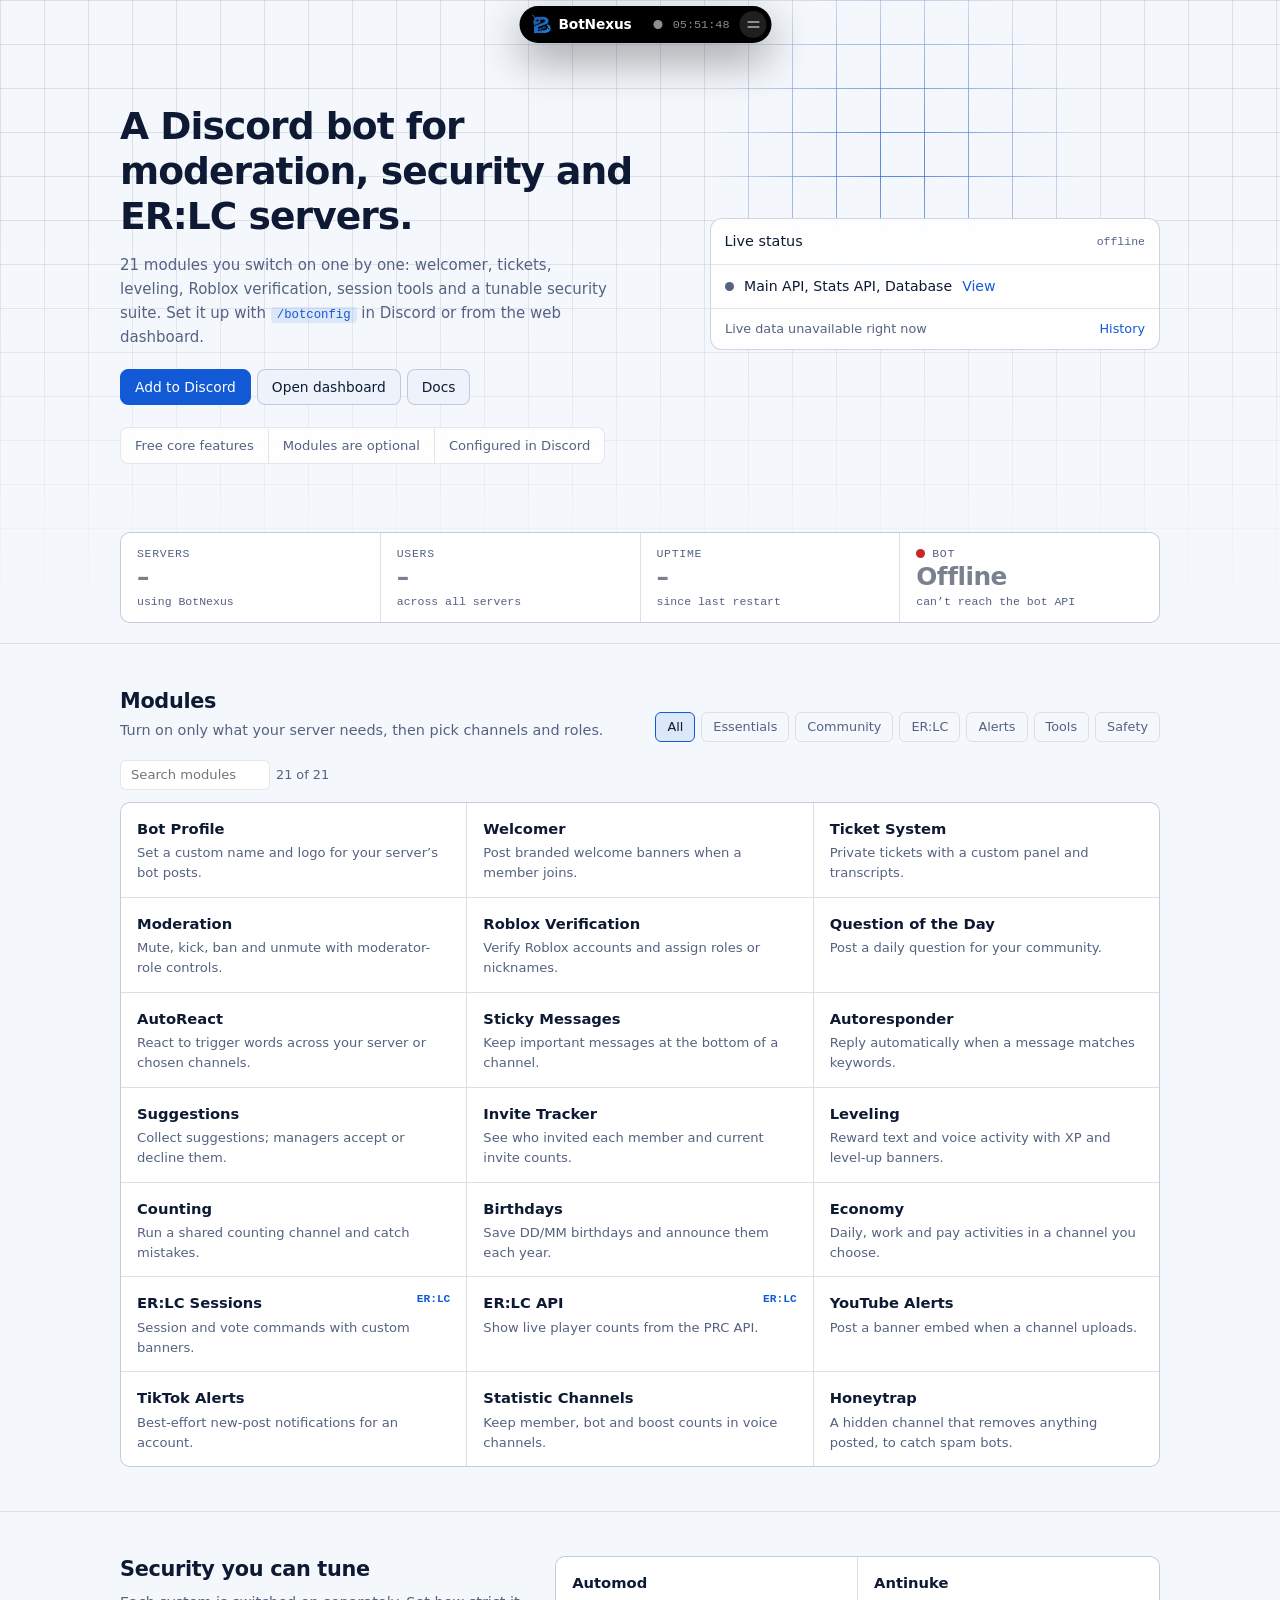
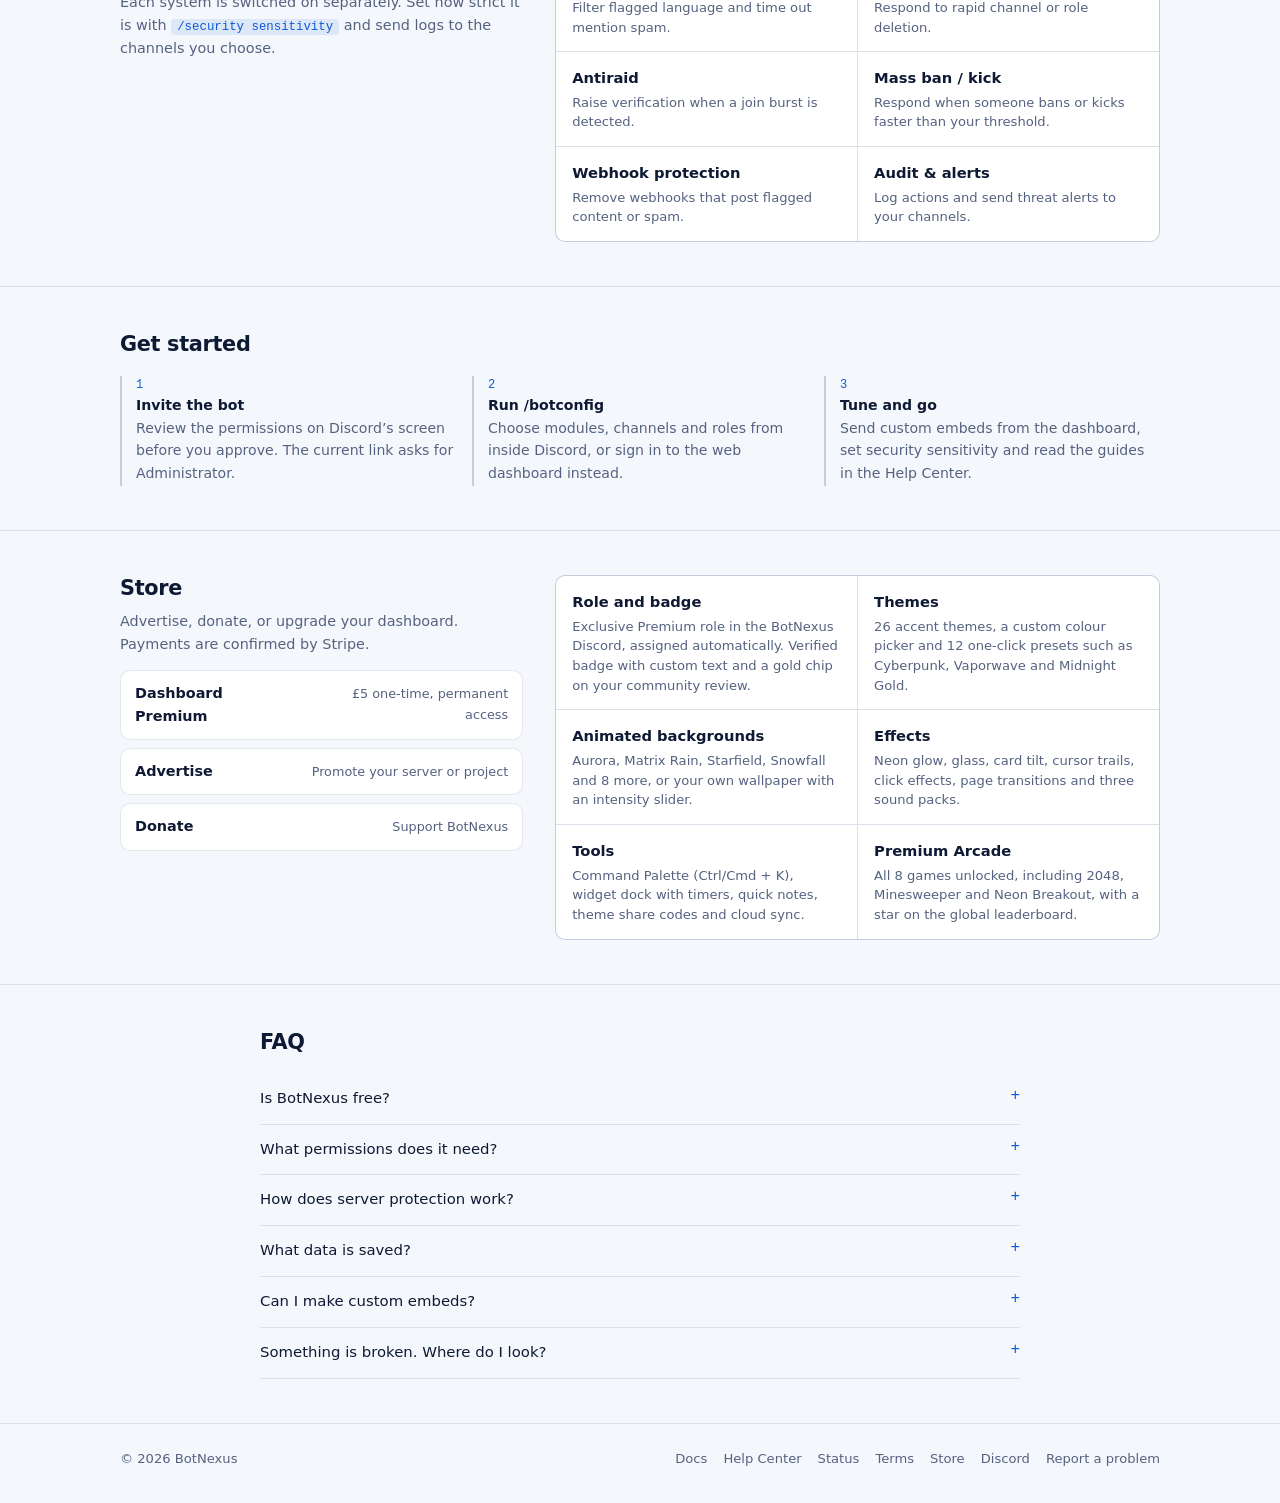
==== index.html @ b4a3dd1d "Update index.html" ====
<!doctype html>
<html lang="en">
<head>
<meta charset="utf-8">
<meta name="viewport" content="width=device-width, initial-scale=1, viewport-fit=cover">
<title>BotNexus – Moderation, security and ER:LC tools for Discord</title>
<meta name="description" content="BotNexus is a free Discord bot with 21 modules: moderation, tickets, leveling, ER:LC sessions and a tunable security suite.">
<meta name="theme-color" content="#070b14">
<meta http-equiv="Content-Security-Policy" content="default-src 'self'; script-src 'self' 'unsafe-inline'; style-src 'self' 'unsafe-inline' https://fonts.googleapis.com; font-src https://fonts.gstatic.com; img-src 'self' data: https://cdn.discordapp.com; media-src 'self'; connect-src 'self' https: http://195.123.189.186:2728; object-src 'none'; base-uri 'none'; form-action 'none'; frame-src 'none'">
<link rel="icon" href="bn-mark.png">
<link rel="preconnect" href="https://fonts.googleapis.com"><link rel="preconnect" href="https://fonts.gstatic.com" crossorigin>
<link href="https://fonts.googleapis.com/css2?family=Onest:wght@400;500;600&family=JetBrains+Mono:wght@400;500&display=swap" rel="stylesheet">
<script>try{var t=localStorage.getItem("bn_theme");if(t?t==="light":matchMedia("(prefers-color-scheme:light)").matches)document.documentElement.classList.add("light")}catch(e){}</script>
<style>
:root{color-scheme:dark;--bg:#070b14;--sf:#0c1322;--sf2:#111b30;--ln:rgba(140,170,255,.12);--ln2:rgba(140,170,255,.22);--tx:#e8eefc;--mu:#8d9bb8;--ac:#3b82ff;--acs:color-mix(in srgb,var(--ac) 14%,transparent);--acf:#fff;--ok:#35d39a;--warn:#f2b441;--bad:#ff5d5d;--glass:rgba(10,16,30,.82);--e:cubic-bezier(.22,1,.36,1);--f:"Onest",system-ui,sans-serif;--m:"JetBrains Mono",ui-monospace,monospace}
:root.light{color-scheme:light;--bg:#f4f7fc;--sf:#fff;--sf2:#eef2fa;--ln:rgba(20,40,90,.11);--ln2:rgba(20,40,90,.2);--tx:#0e1a33;--mu:#556280;--ac:#1259d6;--acs:color-mix(in srgb,var(--ac) 10%,transparent);--ok:#0b8f64;--warn:#a86b00;--bad:#c62828;--glass:rgba(255,255,255,.88)}
*{box-sizing:border-box}html{scroll-behavior:smooth;scroll-padding-top:76px}
body{margin:0;position:relative;overflow-x:hidden;background:var(--bg);color:var(--tx);font:400 15px/1.6 var(--f);-webkit-font-smoothing:antialiased}
a{color:inherit;text-decoration:none}button,input{font:inherit;color:inherit}
:focus-visible{outline:2px solid var(--ac);outline-offset:2px}
code{font:500 .86em var(--m);background:var(--acs);color:var(--ac);padding:1px 6px;border-radius:4px}
.w{width:min(1040px,100% - 32px);margin-inline:auto}
/* grid backdrop */
.grid{position:absolute;inset:0 0 auto;height:620px;z-index:-1;pointer-events:none;overflow:hidden;--g:linear-gradient(var(--ln) 1px,transparent 1px),linear-gradient(90deg,var(--ln) 1px,transparent 1px);background:var(--g);background-size:44px 44px;-webkit-mask-image:linear-gradient(#000 35%,transparent);mask-image:linear-gradient(#000 35%,transparent)}
.grid::after{content:"";position:absolute;inset:0;background:linear-gradient(color-mix(in srgb,var(--ac) 70%,transparent) 1px,transparent 1px),linear-gradient(90deg,color-mix(in srgb,var(--ac) 70%,transparent) 1px,transparent 1px);background-size:44px 44px;-webkit-mask-image:radial-gradient(190px at var(--mx,70%) var(--my,160px),#000,transparent);mask-image:radial-gradient(190px at var(--mx,70%) var(--my,160px),#000,transparent)}
.grid i{position:absolute;width:44px;height:44px;background:var(--ac);opacity:0;animation:bl 7s ease-in-out infinite}
@keyframes bl{0%,100%{opacity:0}45%,55%{opacity:.16}}
/* island */
.sp{flex:1}
.dot{width:9px;height:9px;border-radius:50%;background:var(--mu);flex:none;box-shadow:0 0 0 0 currentColor}
.dot.ok{background:var(--ok);animation:pu 2.4s infinite;color:rgba(53,211,154,.5)}.dot.warn{background:var(--warn)}.dot.bad{background:var(--bad)}
@keyframes pu{70%{box-shadow:0 0 0 6px transparent}}
.row{display:flex;flex-wrap:wrap;gap:6px;align-items:center}
canvas{display:block;width:100%;aspect-ratio:2/1;border-radius:10px;border:1px solid var(--ln);background:var(--sf);touch-action:none;cursor:pointer}
/* buttons */
.b{display:inline-flex;align-items:center;gap:6px;height:36px;padding:0 14px;border-radius:8px;border:1px solid var(--ln2);background:var(--sf2);font-weight:500;font-size:.86rem;cursor:pointer;transition:border-color .2s,background .2s,transform .2s}
.b:hover{border-color:var(--ac)}.b:active{transform:scale(.97)}
.b.p{background:var(--ac);border-color:var(--ac);color:var(--acf)}.b.p:hover{filter:brightness(1.1)}
.b.s{height:30px;padding:0 10px;font-size:.8rem}
/* hero */
header.h{padding:104px 0 56px}
.hg{display:grid;grid-template-columns:1.1fr .9fr;gap:40px;align-items:center}
h1{font:600 clamp(1.7rem,3.4vw,2.35rem)/1.2 var(--f);letter-spacing:-.025em;margin:0 0 14px;max-width:20ch}
.lede{color:var(--mu);max-width:52ch;margin:0 0 20px}.lede code{font-size:.82em}
.facts{display:flex;flex-wrap:wrap;margin:22px 0 0;padding:0;list-style:none;border:1px solid var(--ln);border-radius:8px;width:max-content;max-width:100%;background:var(--glass)}
.facts li{padding:7px 14px;font-size:.82rem;color:var(--mu)}.facts li+li{border-left:1px solid var(--ln)}
.card{border:1px solid var(--ln2);border-radius:12px;background:var(--glass);backdrop-filter:blur(8px);overflow:hidden}
.ch{display:flex;align-items:center;justify-content:space-between;gap:10px;padding:11px 14px;border-bottom:1px solid var(--ln);font-weight:500;font-size:.9rem}
.ch small{color:var(--mu);font:400 .72rem var(--m)}
.cr{display:flex;align-items:center;gap:10px;padding:10px 14px;border-bottom:1px solid var(--ln);font-size:.88rem}.cr span:last-child{margin-left:auto;color:var(--mu);font-size:.8rem}
.cf{padding:10px 14px;font-size:.8rem;color:var(--mu);display:flex;justify-content:space-between;gap:10px;flex-wrap:wrap}.cf a{color:var(--ac)}
.inc{padding:10px 14px;border-bottom:1px solid var(--ln);font-size:.84rem;background:rgba(242,180,65,.08)}.inc b{font-weight:600}
/* sections */
section{padding:44px 0;border-top:1px solid var(--ln)}
.sh{display:flex;justify-content:space-between;align-items:end;gap:16px;flex-wrap:wrap;margin-bottom:18px}
h2{font:600 1.3rem/1.3 var(--f);letter-spacing:-.015em;margin:0}.sh p{margin:4px 0 0;color:var(--mu);font-size:.9rem;max-width:56ch}
.tools{display:flex;gap:6px;flex-wrap:wrap;align-items:center}
.chip{height:30px;padding:0 11px;border-radius:6px;border:1px solid var(--ln);background:transparent;color:var(--mu);font-size:.8rem;cursor:pointer}.chip:hover{color:var(--tx)}.chip[aria-pressed=true]{background:var(--acs);border-color:var(--ac);color:var(--tx)}
.q{height:30px;width:150px;border-radius:6px;border:1px solid var(--ln);background:var(--sf);padding:0 10px;font-size:.82rem}
.cells{display:grid;grid-template-columns:repeat(3,1fr);gap:1px;background:var(--ln);border:1px solid var(--ln);border-radius:10px;overflow:hidden}
.cells>div{background:var(--sf);padding:14px 16px;transition:background .2s;position:relative}
.cells>div:hover{background:var(--sf2)}.cells>div:hover::before{content:"";position:absolute;left:0;top:0;bottom:0;width:2px;background:var(--ac)}
.cells h3{margin:0 0 3px;font-size:.92rem;font-weight:600}.cells p{margin:0;color:var(--mu);font-size:.82rem;line-height:1.5}
.cells em{font-style:normal;color:var(--ac);font-size:.7rem;font-family:var(--m);float:right}
.sec{display:grid;grid-template-columns:.8fr 1.2fr;gap:32px;align-items:start}.sec .cells{grid-template-columns:1fr 1fr}
.steps{display:grid;grid-template-columns:repeat(3,1fr);gap:16px;margin:0;padding:0;list-style:none;counter-reset:s}
.steps li{counter-increment:s;border-left:2px solid var(--ln2);padding:2px 0 2px 14px;font-size:.88rem;color:var(--mu)}
.steps li::before{content:counter(s);display:block;font:500 .75rem var(--m);color:var(--ac);margin-bottom:2px}.steps b{display:block;color:var(--tx);font-weight:600}
.faq{max-width:760px}details{border-bottom:1px solid var(--ln)}summary{cursor:pointer;padding:13px 0;font-weight:500;font-size:.93rem;list-style:none;display:flex;justify-content:space-between;gap:12px}
summary::-webkit-details-marker{display:none}summary::after{content:"+";color:var(--ac);font:500 1rem var(--m)}details[open] summary::after{content:"–"}
details p{margin:0 0 14px;color:var(--mu);font-size:.88rem;max-width:64ch}details a{color:var(--ac)}
footer{border-top:1px solid var(--ln);padding:24px 0 32px;font-size:.82rem;color:var(--mu)}
footer .w{display:flex;justify-content:space-between;gap:14px 24px;flex-wrap:wrap;align-items:center}footer nav{display:flex;gap:16px;flex-wrap:wrap}footer a:hover{color:var(--tx)}
@media(max-width:820px){.hg,.sec{grid-template-columns:1fr}.cells,.steps{grid-template-columns:1fr 1fr}header.h{padding-top:92px}}
@media(max-width:520px){.cells,.sec .cells,.steps{grid-template-columns:1fr}.q{width:100%}}
@media(prefers-reduced-motion:reduce){*,*::after{transition:none!important;animation:none!important}html{scroll-behavior:auto}}
button,a{-webkit-tap-highlight-color:transparent}
@media(max-width:520px){header.h{padding:84px 0 36px}h1{max-width:none}.hg{gap:28px}.hg .row .b{flex:1 1 auto;justify-content:center}.facts{width:100%}.facts li{flex:1 1 auto;text-align:center;padding:7px 10px;font-size:.78rem}
section{padding:32px 0}#chips{flex-wrap:nowrap;overflow-x:auto;width:calc(100% + 16px);margin-right:-16px;padding-right:16px;scrollbar-width:none}#chips::-webkit-scrollbar{display:none}.chip{flex:none;height:36px;padding:0 13px}
.q{height:40px;font-size:16px;flex:1}.cells>div{padding:13px 14px}.steps{gap:14px}summary{padding:15px 0}footer nav{gap:12px 18px}}
mark.hl{background:color-mix(in srgb,var(--ac) 35%,transparent);color:inherit;border-radius:3px;padding:0 1px}mark.hl.cur{background:var(--ac);color:var(--acf)}
#acc{width:28px;height:28px;padding:0;border:1px solid var(--ln2);border-radius:50%;background:none;cursor:pointer;-webkit-appearance:none;appearance:none}#acc::-webkit-color-swatch-wrapper{padding:0}#acc::-webkit-color-swatch{border:0;border-radius:50%}#acc::-moz-color-swatch{border:0;border-radius:50%}
.opts{display:grid;gap:8px}.opts a{display:flex;justify-content:space-between;gap:12px;align-items:baseline;padding:11px 14px;border:1px solid var(--ln);border-radius:10px;background:var(--sf);transition:border-color .2s}.opts a:hover{border-color:var(--ac)}.opts b{font-weight:600;font-size:.9rem}.opts span{color:var(--mu);font-size:.8rem;text-align:right}
/* live bot stats */
.stats{display:grid;grid-template-columns:repeat(4,1fr);gap:1px;background:var(--ln);border:1px solid var(--ln);border-radius:10px;overflow:hidden;margin-top:36px}
.stats>div{background:var(--sf);padding:14px 16px;min-width:0}
.stats .k{display:flex;align-items:center;gap:7px;color:var(--mu);font:500 .72rem var(--m);text-transform:uppercase;letter-spacing:.06em}
.stats b{display:block;font:600 1.55rem/1.35 var(--f);font-variant-numeric:tabular-nums;letter-spacing:-.02em;white-space:nowrap;overflow:hidden;text-overflow:ellipsis}
.stats small{display:block;color:var(--mu);font:400 .72rem var(--m);margin-top:1px}
.stats.stale b{opacity:.55}
@media(max-width:820px){.stats{grid-template-columns:1fr 1fr}}
@media(max-width:520px){.stats{margin-top:28px}.stats b{font-size:1.3rem}}
/* ===== dynamic island (iPhone style) ===== */
.isl{--sp:cubic-bezier(.32,1.28,.46,1);--tx:#fff;--mu:rgba(235,235,245,.6);--sf:#1c1c1e;--sf2:#2c2c2e;--ln:rgba(255,255,255,.09);--ln2:rgba(255,255,255,.16);color:#fff;position:fixed;top:max(11px,env(safe-area-inset-top));left:50%;translate:-50% 0;z-index:50;width:min(100vw - 24px,252px);background:#000;border-radius:22px;box-shadow:0 0 0 .5px rgba(255,255,255,.12),0 16px 44px rgba(0,0,0,.38);overflow:hidden;transition:width .65s var(--sp),border-radius .5s var(--e),top .5s var(--e),box-shadow .5s}
.isl.open{width:min(100vw - 24px,392px);border-radius:38px}.isl.game{width:min(100vw - 24px,440px)}
.top{display:flex;align-items:center;gap:8px;height:37px;padding:0 5px 0 12px;transition:height .5s var(--e),padding .5s var(--e)}
.open .top{height:52px;padding:0 9px 0 18px}
.brand{display:flex;align-items:center;gap:7px;font-weight:600;font-size:.86rem;letter-spacing:-.01em}
.brand img{width:20px;height:20px;display:block;transition:width .5s var(--e),height .5s var(--e)}.open .brand img{width:26px;height:26px}
.clk{font:500 .74rem var(--m);font-variant-numeric:tabular-nums;border:0;background:none;color:var(--mu);cursor:pointer;padding:4px 2px;min-width:0}.clk:hover{color:#fff}
.mb{width:27px;height:27px;border-radius:50%;border:0;background:rgba(255,255,255,.12);color:#fff;cursor:pointer;display:grid;place-items:center;flex:none;transition:width .4s var(--e),height .4s var(--e),background .2s}.mb:hover{background:rgba(255,255,255,.2)}.open .mb{width:32px;height:32px}
.mb span{grid-area:1/1;width:12px;height:1.6px;border-radius:1px;background:currentColor;transition:transform .45s var(--e)}
.mb span:first-child{translate:0 -2.5px}.mb span:last-child{translate:0 2.5px}
.open .mb span:first-child{translate:0;transform:rotate(45deg)}.open .mb span:last-child{translate:0;transform:rotate(-45deg)}
.panel{display:grid;grid-template-rows:0fr;transition:grid-template-rows .6s var(--e)}.open .panel{grid-template-rows:1fr}
.panel>div{min-height:0;overflow:hidden}
.in{padding:0 16px 16px;min-height:0;max-height:calc(100dvh - 96px);overflow-y:auto;overscroll-behavior:contain;scrollbar-width:none;visibility:hidden;opacity:0;transform:scale(.92);transform-origin:50% 0;filter:blur(10px);transition:opacity .25s,transform .5s var(--sp),filter .35s,visibility 0s .55s,min-height .6s var(--e),max-height .6s var(--e),padding .5s var(--e)}
.in::-webkit-scrollbar{display:none}
.open .in{visibility:visible;opacity:1;transform:none;filter:none;transition:opacity .3s .07s,transform .55s var(--sp) .07s,filter .4s .07s,visibility 0s,min-height .6s var(--e),max-height .6s var(--e),padding .5s var(--e)}
.seg{display:flex;background:var(--sf);border-radius:11px;padding:2px;margin:0 0 14px}
.seg button{flex:1;height:30px;border:0;border-radius:9px;background:none;color:var(--mu);font-size:.8rem;font-weight:500;cursor:pointer;transition:background .25s,color .25s}
.seg button.on{background:#48484a;color:#fff}
.stl{display:flex;align-items:center;gap:9px;font-size:.8rem;color:#fff;padding:10px 14px;margin-bottom:14px;border-radius:14px;background:var(--sf)}
.stl::after{content:"›";margin-left:auto;color:var(--mu);font-size:1.2rem;line-height:1}
.links{display:grid;grid-template-columns:repeat(4,1fr);gap:14px 6px;padding:2px 0 14px}
.links a{display:grid;justify-items:center;gap:6px;font-size:.7rem;color:var(--mu);transition:color .2s}
.links a:hover{color:#fff}
.links i{width:54px;height:54px;border-radius:15px;display:grid;place-items:center;color:var(--g,#fff);background:linear-gradient(160deg,color-mix(in srgb,var(--c) 80%,#fff),var(--c));box-shadow:inset 0 0 0 .5px rgba(255,255,255,.18);transition:transform .3s var(--sp)}
.links a:hover i{transform:scale(1.07)}.links a:active i{transform:scale(.94)}
.links svg,.fld svg{width:26px;height:26px;fill:none;stroke:currentColor;stroke-width:1.8;stroke-linecap:round;stroke-linejoin:round}
.acts{display:grid;grid-template-columns:1fr 1fr;gap:8px;margin-bottom:14px}
.acts .b{height:44px;border-radius:22px;justify-content:center;font-size:.9rem}
.lb{display:block;font:500 .66rem var(--m);text-transform:uppercase;letter-spacing:.09em;color:var(--mu);margin:0 4px 6px}
.fld{display:flex;align-items:center;gap:8px;min-height:40px;padding:0 5px 0 12px;border-radius:13px;background:var(--sf);margin-bottom:8px;transition:box-shadow .2s}
.fld:focus-within{box-shadow:0 0 0 2px var(--ac)}.fld>svg{width:16px;height:16px;color:var(--mu);flex:none}
.fld input{flex:1;min-width:0;height:38px;border:0;background:none;outline:0;font-size:.9rem;color:#fff;-webkit-appearance:none;appearance:none}
.fld input::placeholder{color:var(--mu)}.fld input::-webkit-search-cancel-button{display:none}
#sc{font:.68rem var(--m);color:var(--mu);white-space:nowrap}
.b.s.ic{width:30px;padding:0;justify-content:center;flex:none;border-radius:50%;border:0;background:var(--sf2)}
.gck{margin-top:2px}
#gres{background:var(--sf);border-radius:14px;overflow:hidden}#gres:empty{display:none}
.gi{display:flex;align-items:center;gap:11px;padding:10px 12px;min-width:0}
.gi img,.gi .ph{width:34px;height:34px;border-radius:50%;flex:none;object-fit:cover;background:var(--acs);display:grid;place-items:center;font-weight:600;font-size:.9rem;color:var(--ac)}
.gi>div{flex:1;min-width:0}.gi b{display:block;font-weight:600;font-size:.88rem;white-space:nowrap;overflow:hidden;text-overflow:ellipsis}
.gi small{display:block;color:var(--mu);font:400 .68rem var(--m);white-space:nowrap;overflow:hidden;text-overflow:ellipsis}
.gn{font-size:.82rem;color:var(--mu);padding:12px 14px}.gn a{color:var(--ac);font-weight:500}
.grp{background:var(--sf);border-radius:14px;padding:2px 14px;margin-bottom:10px}
.rw{display:flex;align-items:center;justify-content:space-between;flex-wrap:wrap;gap:8px 10px;padding:11px 0;font-size:.86rem}.rw+.rw{border-top:1px solid var(--ln)}
.rw .lb{margin:0}#sw{display:flex;gap:8px;flex-wrap:wrap;align-items:center}
.sw{width:24px;height:24px;border-radius:50%;border:2px solid transparent;box-shadow:inset 0 0 0 1px rgba(255,255,255,.25);cursor:pointer;padding:0}.sw.on{border-color:#fff}
.games{display:flex;gap:6px;flex-wrap:wrap;width:100%}.games .b{flex:1 1 28%;justify-content:center;border-radius:999px}
.gm{display:none}.game .gm{display:block}.game .menu{display:none}
.gh{display:flex;align-items:center;gap:10px;margin:2px 0 10px;font-size:.84rem}.gh b{font-weight:600}.gh span{color:var(--mu);font-family:var(--m);font-size:.72rem}
.isl canvas{border:0;border-radius:18px}
.isl .b{background:var(--sf2);border-color:transparent;color:#fff}.isl .b.p{background:var(--ac);color:var(--acf)}.isl .b:hover{filter:brightness(1.15)}
@media(hover:none),(max-width:520px){.b.s,.b{height:40px;padding:0 13px}.b.s.ic{width:34px;height:34px;padding:0}.seg button{height:34px}.fld input{font-size:16px}.sw{width:30px;height:30px}#acc{width:34px;height:34px}.acts .b{height:46px}}
@media(max-width:380px){.links i{width:48px;height:48px}}
/* ===== pin / full screen / live tiles ===== */
.tb{display:none;width:32px;height:32px;border-radius:50%;border:0;background:rgba(255,255,255,.12);color:#fff;place-items:center;cursor:pointer;flex:none;transition:background .2s,transform .25s var(--sp)}
.tb svg{width:16px;height:16px;fill:none;stroke:currentColor;stroke-width:1.9;stroke-linecap:round;stroke-linejoin:round}
.tb:hover{background:rgba(255,255,255,.22)}.tb:active{transform:scale(.9)}.open .tb{display:grid}
.tb.on{background:var(--ac);color:var(--acf)}.tb.on svg{transform:rotate(-45deg)}
.fs .co{display:none}.full .fs .ex{display:none}.full .fs .co{display:block}
.ls{display:grid;grid-template-columns:repeat(3,1fr);gap:8px;margin-bottom:14px}
.ls>div{background:var(--sf);border-radius:14px;padding:10px 12px;min-width:0}
.ls b{display:block;font:600 1.12rem/1.3 var(--f);font-variant-numeric:tabular-nums;letter-spacing:-.02em;white-space:nowrap;overflow:hidden;text-overflow:ellipsis}
.ls span{font:500 .6rem var(--m);text-transform:uppercase;letter-spacing:.09em;color:var(--mu)}
.lb em{font-style:normal;float:right;color:var(--ok);letter-spacing:.04em}.lb em.off{color:var(--bad)}
.isl.full,.isl.full.game{top:0;width:100%;border-radius:0;box-shadow:none}
.full .top{height:calc(58px + env(safe-area-inset-top,0px));padding:env(safe-area-inset-top,0px) clamp(14px,3vw,32px) 0}
.full .in{--fh:calc(58px + env(safe-area-inset-top,0px));min-height:calc(100dvh - var(--fh));max-height:calc(100dvh - var(--fh));padding:10px clamp(14px,4vw,48px) calc(36px + env(safe-area-inset-bottom,0px))}
.full .menu{max-width:660px;margin:0 auto}
.full .links{gap:22px 8px}.full .links i{width:64px;height:64px;border-radius:18px}.full .links svg{width:30px;height:30px}.full .links a{font-size:.8rem}
.full .ls b{font-size:clamp(.8rem,4.4vw,1.35rem)}.full .fld{min-height:48px}.full .fld input{font-size:1rem}.full .acts .b{height:50px;font-size:1rem}
.full .gm{max-width:780px;margin:0 auto}
@media(min-width:860px){.full .menu{max-width:1060px;display:grid;grid-template-columns:1fr 1fr;gap:40px;align-items:start}.full .seg{display:none}.full .pane[hidden]{display:block}}
.isl.game .menu{display:none!important}
@media(max-width:430px){.isl.open:not(.full) .brand span{display:none}}
/* ===== island themes + drag mode ===== */
.isl{translate:calc(-50% + var(--dx,0px)) var(--dy,0px);transition-property:width,border-radius,top,box-shadow,translate}
.isl.full{translate:-50% 0}
.isl[data-it=glass]{background:rgba(18,22,38,.5);-webkit-backdrop-filter:blur(24px) saturate(170%);backdrop-filter:blur(24px) saturate(170%);box-shadow:0 0 0 .5px rgba(255,255,255,.28),0 16px 44px rgba(0,0,0,.3)}
.isl[data-it=aurora]{background:linear-gradient(135deg,#071018,#1d1458 48%,#0b4a55)}
.isl[data-it=neon]{box-shadow:0 0 0 1.5px var(--ac),0 0 30px color-mix(in srgb,var(--ac) 55%,transparent)}
.isl[data-it=sunset]{background:linear-gradient(135deg,#1c0a12,#5a1a35 55%,#8a3a14)}
.isl[data-it=ocean]{background:linear-gradient(160deg,#03121f,#06385c 60%,#0a5f78)}
.isl[data-it]:not([data-it=classic]){--sf:rgba(255,255,255,.08);--sf2:rgba(255,255,255,.14)}
.its{display:flex;gap:9px;flex-wrap:wrap}
.it{width:34px;height:34px;border-radius:50%;border:2px solid transparent;cursor:pointer;padding:0;background:var(--b);box-shadow:inset 0 0 0 1px rgba(255,255,255,.28);transition:transform .25s var(--sp)}.it:hover{transform:scale(1.1)}.it.on{border-color:#fff}
.isl.drag{outline:1.5px dashed color-mix(in srgb,var(--ac) 85%,transparent);outline-offset:4px}
.drag .top{cursor:grab;touch-action:none;user-select:none;-webkit-user-select:none}.drag .top a{pointer-events:none}
.isl.dragging,.isl.dragging .top{cursor:grabbing;transition:none!important}
.mv.on svg{transform:none}
</style>
</head>
<body>
<div class="grid" id="grid" aria-hidden="true"></div>
<video id="lv" muted loop playsinline preload="none" aria-hidden="true" style="position:fixed;width:2px;height:2px;opacity:0;pointer-events:none"></video>

<div class="isl" id="isl">
  <div class="top">
    <a class="brand" href="#top" aria-label="BotNexus home"><img src="bn-mark.png" alt=""><span>BotNexus</span></a>
    <span class="sp"></span>
    <span class="dot" id="sdot" title="Checking status…"></span>
    <button class="clk" id="clk" title="Click to switch 12/24-hour" aria-label="Local time">--:--:--</button>
    <button class="tb mv" id="mv" aria-pressed="false" aria-label="Move island" title="Drag mode"><svg viewBox="0 0 24 24" aria-hidden="true"><path d="M12 3v18M3 12h18M12 3l-3 3M12 3l3 3M12 21l-3-3M12 21l3-3M3 12l3-3M3 12l3 3M21 12l-3-3M21 12l-3 3"/></svg></button>
    <button class="tb" id="pin" aria-pressed="false" aria-label="Keep open" title="Keep open"><svg viewBox="0 0 24 24" aria-hidden="true"><path d="M9 4h6l-1 5 3 3v1.5H7V12l3-3z"/><path d="M12 13.5V20"/></svg></button>
    <button class="tb fs" id="fs" aria-pressed="false" aria-label="Full screen" title="Full screen"><svg class="ex" viewBox="0 0 24 24" aria-hidden="true"><path d="M14 4h6v6M10 20H4v-6M20 4l-7 7M4 20l7-7"/></svg><svg class="co" viewBox="0 0 24 24" aria-hidden="true"><path d="M20 10h-6V4M4 14h6v6M14 10l7-7M10 14l-7 7"/></svg></button>
    <button class="mb" id="mb" aria-expanded="false" aria-controls="pn" aria-label="Menu"><span></span><span></span></button>
  </div>
  <div class="panel" id="pn"><div><div class="in">
    <div class="menu">
      <div class="seg" role="tablist"><button class="on" data-t="home" role="tab">Home</button><button data-t="more" role="tab">More</button></div>
      <div class="pane" data-p="home">
        <a class="stl" href="https://botnexus.instatus.com/"><span class="dot" id="sdot2"></span><span id="stxt">Checking status…</span></a>
        <div class="ls"><div><b id="i_g">–</b><span>Servers</span></div><div><b id="i_u">–</b><span>Users</span></div><div><b id="i_t">–</b><span>Uptime</span></div></div>
        <div class="links">
          <a href="#modules" style="--c:#0a84ff"><i><svg viewBox="0 0 24 24" aria-hidden="true"><rect x="4" y="4" width="6.5" height="6.5" rx="1.6"/><rect x="13.5" y="4" width="6.5" height="6.5" rx="1.6"/><rect x="4" y="13.5" width="6.5" height="6.5" rx="1.6"/><rect x="13.5" y="13.5" width="6.5" height="6.5" rx="1.6"/></svg></i>Modules</a>
          <a href="#security" style="--c:#30d158"><i><svg viewBox="0 0 24 24" aria-hidden="true"><path d="M12 3l7 3v5.5c0 4.2-2.9 7.6-7 9.5-4.1-1.9-7-5.3-7-9.5V6z"/><path d="M9 12l2.2 2.2L15.5 10"/></svg></i>Security</a>
          <a href="#start" style="--c:#ff9f0a"><i><svg viewBox="0 0 24 24" aria-hidden="true"><path d="M13 3L5 13.5h6L10 21l8-10.5h-6z"/></svg></i>Setup</a>
          <a href="#faq" style="--c:#bf5af2"><i><svg viewBox="0 0 24 24" aria-hidden="true"><circle cx="12" cy="12" r="8.5"/><path d="M9.6 9.6a2.5 2.5 0 114 2c-.9.6-1.6 1.1-1.6 2.2"/><path d="M12 16.9v.01"/></svg></i>FAQ</a>
          <a href="https://botnexus-26.github.io/docs" style="--c:#5ac8fa"><i><svg viewBox="0 0 24 24" aria-hidden="true"><path d="M5 5.5A1.5 1.5 0 016.5 4H19v14H6.5A1.5 1.5 0 005 19.5z"/><path d="M5 19.5A1.5 1.5 0 006.5 21H19v-3"/></svg></i>Docs</a>
          <a href="https://botnexus-26.github.io/help-center" style="--c:#ff375f"><i><svg viewBox="0 0 24 24" aria-hidden="true"><circle cx="12" cy="12" r="8.5"/><circle cx="12" cy="12" r="3.6"/><path d="M6 6l3.4 3.4M18 6l-3.4 3.4M6 18l3.4-3.4M18 18l-3.4-3.4"/></svg></i>Help</a>
          <a href="https://botnexus.instatus.com/" style="--c:#64d2a0"><i><svg viewBox="0 0 24 24" aria-hidden="true"><path d="M3 12h4l2.5-6 4 12 2.5-6H21"/></svg></i>Status</a>
          <a href="https://botnexus.apps.bot-hosting.cloud/store" style="--c:#ffd60a;--g:#1c1c1e"><i><svg viewBox="0 0 24 24" aria-hidden="true"><path d="M6 8h12l-1 12H7z"/><path d="M9 8V7a3 3 0 016 0v1"/></svg></i>Store</a>
        </div>
        <div class="acts"><a class="b p" href="https://discord.com/oauth2/authorize?client_id=1522289525378908244&permissions=8&integration_type=0&scope=applications.commands+bot">Add to Discord</a><a class="b" href="https://botnexus.apps.bot-hosting.cloud/dashboard">Dashboard</a></div>
        <div class="gck"><span class="lb">Server check<em id="gapi">checking…</em></span>
          <div class="fld"><svg viewBox="0 0 24 24" aria-hidden="true"><circle cx="11" cy="11" r="6.5"/><path d="M16 16l4 4"/></svg><input id="gid" type="search" placeholder="Server ID or server link" aria-label="Check whether BotNexus is in a server by ID" autocomplete="off" inputmode="numeric" enterkeyhint="search"><button class="b s" id="gb">Check</button></div>
          <div id="gres" aria-live="polite"></div></div>
      </div>
      <div class="pane" data-p="more" hidden>
        <div class="fld"><svg viewBox="0 0 24 24" aria-hidden="true"><circle cx="11" cy="11" r="6.5"/><path d="M16 16l4 4"/></svg><input id="sq" type="search" placeholder="Search this page" aria-label="Search this page" autocomplete="off" enterkeyhint="search"><span id="sc" aria-live="polite"></span><button class="b s ic" id="sp" aria-label="Previous match">↑</button><button class="b s ic" id="sn" aria-label="Next match">↓</button></div>
        <div class="grp">
          <div class="rw"><span>Island style</span><span class="its" id="its"></span></div>
          <div class="rw"><span>Position</span><span class="row"><button class="b s" id="mv2">Move</button><button class="b s" id="rp">Reset</button></span></div>
        </div>
        <div class="grp">
          <div class="rw"><span>Appearance</span><button class="b s" id="th" aria-label="Toggle light or dark theme">Light / Dark</button></div>
          <div class="rw"><span>Accent</span><span id="sw"></span></div>
        </div>
        <div class="grp"><div class="rw"><span class="lb">Mini games</span><div class="games">
          <button class="b s" data-g="flap">Flap</button><button class="b s" data-g="catch">Catch</button><button class="b s" data-g="dodge">Dodge</button><button class="b s" data-g="snake">Snake</button><button class="b s" data-g="bugs">Bugs</button>
        </div></div></div>
      </div>
    </div>
    <div class="gm">
      <div class="gh"><b id="gt">Flap</b><span id="gs">score 0</span><span class="sp"></span><button class="b s" id="gx">Back</button></div>
      <canvas id="cv" width="480" height="240" aria-label="Mini game"></canvas>
    </div>
  </div></div></div>
</div>

<main id="top">
<header class="h"><div class="w hg">
  <div>
    <h1>A Discord bot for moderation, security and ER:LC servers.</h1>
    <p class="lede">21 modules you switch on one by one: welcomer, tickets, leveling, Roblox verification, session tools and a tunable security suite. Set it up with <code>/botconfig</code> in Discord or from the web dashboard.</p>
    <div class="row"><a class="b p" href="INVITE_URL_PLACEHOLDER">Add to Discord</a><a class="b" href="https://botnexus.apps.bot-hosting.cloud/dashboard">Open dashboard</a><a class="b" href="https://botnexus-26.github.io/docs">Docs</a></div>
    <ul class="facts"><li>Free core features</li><li>Modules are optional</li><li>Configured in Discord</li></ul>
  </div>
  <div class="card" aria-live="polite">
    <div class="ch">Live status <small id="upd">checking…</small></div>
    <div id="inc"></div><div id="comps"></div>
    <div class="cf"><span id="sum">Contacting botnexus.instatus.com</span><a href="https://botnexus.instatus.com/history/1">History</a></div>
  </div>
</div></header>

<div class="w" style="margin-top:-24px;padding-bottom:20px"><div class="stats stale" id="stats">
  <div><span class="k">Servers</span><b id="s_g">–</b><small>using BotNexus</small></div>
  <div><span class="k">Users</span><b id="s_u">–</b><small>across all servers</small></div>
  <div><span class="k">Uptime</span><b id="s_t">–</b><small>since last restart</small></div>
  <div><span class="k"><span class="dot" id="s_d"></span>Bot</span><b id="s_s">Checking…</b><small id="s_n">connecting…</small></div>
</div></div>

<section id="modules"><div class="w">
  <div class="sh"><div><h2>Modules</h2><p>Turn on only what your server needs, then pick channels and roles.</p></div>
    <div class="tools" id="chips"></div></div>
  <div class="tools" style="margin-bottom:12px"><input class="q" id="q" type="search" placeholder="Search modules" aria-label="Search modules"><span id="mc" style="color:var(--mu);font-size:.8rem"></span></div>
  <div class="cells" id="mg"></div>
</div></section>

<section id="security"><div class="w sec">
  <div><h2>Security you can tune</h2><p style="color:var(--mu);margin:8px 0 14px;font-size:.9rem">Each system is switched on separately. Set how strict it is with <code>/security sensitivity</code> and send logs to the channels you choose.</p></div>
  <div class="cells" id="sg"></div>
</div></section>

<section id="start"><div class="w">
  <div class="sh"><div><h2>Get started</h2></div></div>
  <ol class="steps">
    <li><b>Invite the bot</b>Review the permissions on Discord’s screen before you approve. The current link asks for Administrator.</li>
    <li><b>Run /botconfig</b>Choose modules, channels and roles from inside Discord, or sign in to the web dashboard instead.</li>
    <li><b>Tune and go</b>Send custom embeds from the dashboard, set security sensitivity and read the guides in the Help Center.</li>
  </ol>
</div></section>

<section id="store"><div class="w sec">
  <div><h2>Store</h2><p style="color:var(--mu);margin:8px 0 14px;font-size:.9rem">Advertise, donate, or upgrade your dashboard. Payments are confirmed by Stripe.</p>
    <div class="opts"><a href="https://botnexus.apps.bot-hosting.cloud/store"><b>Dashboard Premium</b><span>£5 one-time, permanent access</span></a><a href="https://botnexus.apps.bot-hosting.cloud/store"><b>Advertise</b><span>Promote your server or project</span></a><a href="https://botnexus.apps.bot-hosting.cloud/store"><b>Donate</b><span>Support BotNexus</span></a></div></div>
  <div class="cells">
    <div><h3>Role and badge</h3><p>Exclusive Premium role in the BotNexus Discord, assigned automatically. Verified badge with custom text and a gold chip on your community review.</p></div>
    <div><h3>Themes</h3><p>26 accent themes, a custom colour picker and 12 one-click presets such as Cyberpunk, Vaporwave and Midnight Gold.</p></div>
    <div><h3>Animated backgrounds</h3><p>Aurora, Matrix Rain, Starfield, Snowfall and 8 more, or your own wallpaper with an intensity slider.</p></div>
    <div><h3>Effects</h3><p>Neon glow, glass, card tilt, cursor trails, click effects, page transitions and three sound packs.</p></div>
    <div><h3>Tools</h3><p>Command Palette (Ctrl/Cmd + K), widget dock with timers, quick notes, theme share codes and cloud sync.</p></div>
    <div><h3>Premium Arcade</h3><p>All 8 games unlocked, including 2048, Minesweeper and Neon Breakout, with a star on the global leaderboard.</p></div>
  </div>
</div></section>

<section id="faq"><div class="w faq">
  <div class="sh"><div><h2>FAQ</h2></div></div>
  <details><summary>Is BotNexus free?</summary><p>Yes. Every listed module is free to invite and use. Dashboard Premium is an optional £5 one-time purchase in the <a href="https://botnexus.apps.bot-hosting.cloud/store">Store</a> that adds themes, animated backgrounds, effects and tools to the dashboard.</p></details>
  <details><summary>What permissions does it need?</summary><p>The current invite requests Administrator (<code>permissions=8</code>). Individual features may use permissions such as managing roles or messages, or moderating members. Check Discord’s invite screen before approving.</p></details>
  <details><summary>How does server protection work?</summary><p>Automod, antinuke, antiraid and webhook protection are configured separately. Tune strictness with <code>/security sensitivity</code>. The optional Honeytrap module catches spam bots.</p></details>
  <details><summary>What data is saved?</summary><p>Server configuration, moderation records, API settings and suggestion auto-close settings are stored so they persist between restarts. See the <a href="https://botnexus-26.github.io/terms">Terms &amp; Policies</a>.</p></details>
  <details><summary>Can I make custom embeds?</summary><p>Yes. The dashboard has an embed builder for Components V2 with configurable colours, banners and dividers.</p></details>
  <details><summary>Something is broken. Where do I look?</summary><p>Check the live status card above, then ask in the <a href="https://discord.gg/SRYAbrUVVS">support server</a> or <a href="https://botnexus-26.github.io/report-error">report a problem</a>.</p></details>
</div></section>
</main>

<footer><div class="w"><span>© 2026 BotNexus</span>
  <nav><a href="https://botnexus-26.github.io/docs">Docs</a><a href="https://botnexus-26.github.io/help-center">Help Center</a><a href="https://botnexus.instatus.com/">Status</a><a href="https://botnexus-26.github.io/terms">Terms</a><a href="https://botnexus.apps.bot-hosting.cloud/store">Store</a><a href="https://discord.gg/SRYAbrUVVS">Discord</a><a href="https://botnexus-26.github.io/report-error">Report a problem</a></nav></div></footer>

<script>
const $=s=>document.querySelector(s),SU="https://botnexus.instatus.com";
var hlq="";const store={get:k=>{try{return localStorage.getItem(k)}catch(e){return null}},set:(k,v)=>{try{localStorage.setItem(k,v)}catch(e){}}};

/* ---------- content ---------- */
const MODS=[["Bot Profile","Set a custom name and logo for your server’s bot posts.","e"],["Welcomer","Post branded welcome banners when a member joins.","e"],["Ticket System","Private tickets with a custom panel and transcripts.","e"],["Moderation","Mute, kick, ban and unmute with moderator-role controls.","e"],["Roblox Verification","Verify Roblox accounts and assign roles or nicknames.","e"],["Question of the Day","Post a daily question for your community.","c"],["AutoReact","React to trigger words across your server or chosen channels.","c"],["Sticky Messages","Keep important messages at the bottom of a channel.","c"],["Autoresponder","Reply automatically when a message matches keywords.","c"],["Suggestions","Collect suggestions; managers accept or decline them.","c"],["Invite Tracker","See who invited each member and current invite counts.","c"],["Leveling","Reward text and voice activity with XP and level-up banners.","c"],["Counting","Run a shared counting channel and catch mistakes.","c"],["Birthdays","Save DD/MM birthdays and announce them each year.","c"],["Economy","Daily, work and pay activities in a channel you choose.","c"],["ER:LC Sessions","Session and vote commands with custom banners.","r"],["ER:LC API","Show live player counts from the PRC API.","r"],["YouTube Alerts","Post a banner embed when a channel uploads.","a"],["TikTok Alerts","Best-effort new-post notifications for an account.","a"],["Statistic Channels","Keep member, bot and boost counts in voice channels.","u"],["Honeytrap","A hidden channel that removes anything posted, to catch spam bots.","s"]];
const SEC=[["Automod","Filter flagged language and time out mention spam."],["Antinuke","Respond to rapid channel or role deletion."],["Antiraid","Raise verification when a join burst is detected."],["Mass ban / kick","Respond when someone bans or kicks faster than your threshold."],["Webhook protection","Remove webhooks that post flagged content or spam."],["Audit & alerts","Log actions and send threat alerts to your channels."]];
const CATS={all:"All",e:"Essentials",c:"Community",r:"ER:LC",a:"Alerts",u:"Tools",s:"Safety"};
let cat="all";
function drawMods(){const q=$("#q").value.trim().toLowerCase();const l=MODS.filter(m=>(cat==="all"||m[2]===cat)&&(!q||(m[0]+m[1]).toLowerCase().includes(q)));
 $("#mg").innerHTML=l.map(m=>`<div><h3>${m[0]}${m[2]==="r"?"<em>ER:LC</em>":""}</h3><p>${m[1]}</p></div>`).join("")||`<div style="grid-column:1/-1"><p>No module matches that search.</p></div>`;
 $("#mc").textContent=l.length+" of "+MODS.length;if(hlq)hl(hlq,false)}
$("#chips").innerHTML=Object.entries(CATS).map(([k,v])=>`<button class="chip" data-c="${k}" aria-pressed="${k==="all"}">${v}</button>`).join("");
$("#chips").onclick=e=>{const b=e.target.closest("[data-c]");if(!b)return;cat=b.dataset.c;document.querySelectorAll(".chip").forEach(c=>c.setAttribute("aria-pressed",c===b));drawMods()};
$("#q").oninput=drawMods;drawMods();
$("#sg").innerHTML=SEC.map(s=>`<div><h3>${s[0]}</h3><p>${s[1]}</p></div>`).join("");

/* ---------- grid backdrop ---------- */
const grid=$("#grid");
for(let i=0;i<9;i++){const c=document.createElement("i");c.style.left=Math.floor(Math.random()*Math.ceil(innerWidth/44))*44+"px";c.style.top=Math.floor(Math.random()*12)*44+"px";c.style.animationDelay=(-Math.random()*7)+"s";grid.appendChild(c)}
addEventListener("pointermove",e=>{grid.style.setProperty("--mx",e.pageX+"px");grid.style.setProperty("--my",e.pageY+"px")},{passive:true});

/* ---------- clock ---------- */
let h24=store.get("bn_24")!=="0";
function tick(){const d=new Date(),p=n=>String(n).padStart(2,"0");let h=d.getHours(),s="";if(!h24){s=h<12?" AM":" PM";h=h%12||12}
 $("#clk").textContent=p(h)+":"+p(d.getMinutes())+":"+p(d.getSeconds())+(h24?"":s).replace(" ","")}
$("#clk").onclick=()=>{h24=!h24;store.set("bn_24",h24?"1":"0");tick()};
tick();setInterval(tick,1000);

/* ---------- theme ---------- */
$("#th").onclick=()=>{const l=document.documentElement.classList.toggle("light");store.set("bn_theme",l?"light":"dark");ink()};

/* ---------- island ---------- */
const isl=$("#isl"),mb=$("#mb");
let pinned=store.get("bn_pin")==="1",full=false,drag=false;
function open(v){if(!v&&(pinned||full||drag))return;isl.classList.toggle("open",v);mb.setAttribute("aria-expanded",v);if(!v&&isl.classList.contains("game"))endGame()}
const pinB=$("#pin"),fsB=$("#fs");
function setPin(v){pinned=v;store.set("bn_pin",v?"1":"0");pinB.classList.toggle("on",v);pinB.setAttribute("aria-pressed",v);pinB.title=v?"Unpin":"Keep open";if(v)open(true)}
function setFull(v){if(v&&drag)setDrag(false);full=v;isl.classList.toggle("full",v);fsB.setAttribute("aria-pressed",v);fsB.title=v?"Exit full screen":"Full screen";document.documentElement.style.overflow=v?"hidden":"";if(v)open(true)}
function closeAll(){setDrag(false);if(full)setFull(false);setPin(false);open(false)}
mb.onclick=()=>isl.classList.contains("open")?closeAll():open(true);
pinB.onclick=()=>setPin(!pinned);fsB.onclick=()=>setFull(!full);
pinB.classList.toggle("on",pinned);pinB.setAttribute("aria-pressed",pinned);
function tab(t){document.querySelectorAll(".seg button").forEach(b=>b.classList.toggle("on",b.dataset.t===t));document.querySelectorAll(".pane").forEach(p=>p.hidden=p.dataset.p!==t)}
document.querySelectorAll(".seg button").forEach(b=>b.onclick=()=>tab(b.dataset.t));
const hover=matchMedia("(hover:hover)").matches;let auto=0;
if(hover){isl.onpointerenter=()=>{auto=0;open(true)};isl.onpointerleave=()=>{if(!isl.classList.contains("game")&&!["sq","acc","gid"].includes(document.activeElement.id))open(false)}}
addEventListener("pointerdown",e=>{if(!isl.contains(e.target)&&isl.classList.contains("open"))open(false)});
isl.addEventListener("click",e=>{if(e.target.closest(".links a")){if(full)setFull(false);open(false)}});
addEventListener("keydown",e=>{if(e.key==="Escape"&&isl.classList.contains("open")){if(full)setFull(false);else closeAll()}});
addEventListener("scroll",()=>{if(auto&&scrollY>30){auto=0;open(false)}},{passive:true});
if(pinned)open(true);
if(hover&&innerWidth>820&&!pinned){setTimeout(()=>{auto=1;open(true)},500);setTimeout(()=>{if(auto){auto=0;open(false)}},3400)}

/* ---------- live status (Instatus public JSON) ---------- */
const norm=s=>String(s||"").toUpperCase().replace(/[^A-Z]/g,"");
const LV={OPERATIONAL:["ok","Operational"],UP:["ok","Operational"],DEGRADEDPERFORMANCE:["warn","Degraded"],UNDERMAINTENANCE:["warn","Maintenance"],HASISSUES:["warn","Issues"],PARTIALOUTAGE:["bad","Partial outage"],MINOROUTAGE:["warn","Minor outage"],MAJOROUTAGE:["bad","Major outage"]};
const lv=s=>LV[norm(s)]||["",String(s||"Unknown")];
async function j(u){const r=await fetch(u,{cache:"no-store"});if(!r.ok)throw 0;return r.json()}
async function status(){
 try{
  const [s,c]=await Promise.all([j(SU+"/summary.json"),j(SU+"/v2/components.json").catch(()=>null)]);
  const pl=lv(s.page&&s.page.status),comps=(c&&c.components)||[];
  const inc=[...(s.activeIncidents||[]),...(s.activeMaintenances||[])];
  $("#comps").innerHTML=(comps.length?comps:[{name:"Main API"},{name:"Stats API"},{name:"Database"}].map(x=>({...x,status:s.page&&s.page.status}))).map(x=>{const l=lv(x.status);return `<div class="cr"><span class="dot ${l[0]}"></span><span>${x.name}</span><span>${l[1]}</span></div>`}).join("");
  $("#inc").innerHTML=inc.map(i=>`<a class="inc" style="display:block" href="${i.url||SU}"><b>${i.name}</b><br><span style="color:var(--mu)">${i.status?lv(i.status)[1]:""} ${i.impact?"· "+lv(i.impact)[1]:""}</span></a>`).join("");
  const txt=inc.length?inc.length+" active notice"+(inc.length>1?"s":""):(pl[0]==="ok"?"All systems operational":pl[1]);
  const cls=inc.length&&pl[0]==="ok"?"warn":pl[0];
  ["#sdot","#sdot2"].forEach(i=>$(i).className="dot "+cls);$("#sdot").title=txt;$("#stxt").textContent=txt;$("#sum").textContent=txt;
  $("#upd").textContent="updated "+new Date().toLocaleTimeString([],{hour:"2-digit",minute:"2-digit"});
 }catch(e){
  $("#comps").innerHTML="";$("#sum").textContent="Live data unavailable right now";$("#stxt").textContent="Open status page";$("#upd").textContent="offline";
  $("#comps").innerHTML=`<div class="cr"><span class="dot"></span><span>Main API, Stats API, Database</span><a style="color:var(--ac)" href="${SU}">View</a></div>`;
 }}
status();setInterval(status,60000);

/* ---------- bot API: stats + server check ---------- */
/* Put your HTTPS API address first in BASES. Whichever entry answers is remembered.
   Public CORS relays are used ONLY for the read-only stats numbers, never for server lookups.
   Set USE_RELAYS_FOR_STATS to false once your API has HTTPS + CORS. */
const BASES=["https://botnexus.apps.bot-hosting.cloud","http://195.123.189.186:2728"];
const USE_RELAYS_FOR_STATS=true;
const RELAYS=[u=>"https://api.allorigins.win/raw?url="+encodeURIComponent(u),u=>"https://corsproxy.io/?url="+encodeURIComponent(u)];
let hit=0,pc=0,SD=null,SAT=0,online=false;
const API_FAIL=[];let warned=false;
async function jt(u,ms){const c=new AbortController(),t=setTimeout(()=>c.abort(),ms);try{const r=await fetch(u,{cache:"no-store",credentials:"omit",referrerPolicy:"no-referrer",signal:c.signal});if(!r.ok&&r.status!==404)throw 0;const d=await r.json();if(!r.ok&&!(d&&d.found===false))throw 0;return d}finally{clearTimeout(t)}}
async function pull(path,ok,relay){
 const urls=BASES.map(b=>b+path);
 if(relay&&USE_RELAYS_FOR_STATS)RELAYS.forEach(r=>urls.push(r(BASES[BASES.length-1]+path)));
 const order=[hit,...urls.keys()].filter((v,i,a)=>v<urls.length&&a.indexOf(v)===i);
 for(const i of order){try{const d=await jt(urls[i],7000);if(ok(d)){hit=i;return d}}catch(e){API_FAIL.push(urls[i])}}
 return null}
const nf=n=>n==null?"–":Number(n).toLocaleString(),num=v=>Number.isFinite(+v)&&v!==null&&v!==""?+v:null;
function durS(s){s=Math.max(0,Math.floor(s));const d=s/86400|0,h=s%86400/3600|0,m=s%3600/60|0;return d?d+"d "+h+"h":h?h+"h "+m+"m":m+"m "+s%60+"s"}
function dur(s){s=Math.max(0,Math.floor(s));const d=s/86400|0,h=s%86400/3600|0,m=s%3600/60|0;return(d?d+"d ":"")+(d||h?h+"h ":"")+m+"m "+s%60+"s"}
function paintStats(){
 const d=SD,box=$("#stats");if(!d){box.classList.add("stale");return}
 $("#s_g").textContent=nf(d.guilds);$("#s_u").textContent=nf(d.users);
 $("#s_t").textContent=d.uptimeSeconds==null?"–":dur(d.uptimeSeconds+(online?(Date.now()-SAT)/1000:0));
 $("#s_d").className="dot "+(online?(d.ready===false?"warn":"ok"):"bad");
 $("#s_s").textContent=online?(d.ready===false?"Starting":"Online"):"Offline";
 $("#s_n").textContent=online?"updated "+new Date(SAT).toLocaleTimeString([],{hour:"2-digit",minute:"2-digit"}):(SAT?"last seen "+new Date(SAT).toLocaleString([],{day:"numeric",month:"short",hour:"2-digit",minute:"2-digit"}):"no data");
 $("#i_g").textContent=nf(d.guilds);$("#i_u").textContent=nf(d.users);$("#i_t").textContent=d.uptimeSeconds==null?"–":durS(d.uptimeSeconds+(online?(Date.now()-SAT)/1000:0));
 const ga=$("#gapi");ga.textContent=online?"API online":"API offline";ga.className=online?"":"off";
 box.classList.toggle("stale",!online)}
async function stats(){
 if(hit>=BASES.length&&++pc%5===0)hit=0; /* periodically retry the direct API */
 let x=await pull("/api/stats",v=>v&&typeof v==="object"&&Number.isFinite(+v.guilds),true),d=null;
 if(x)d={guilds:num(x.guilds),users:num(x.users),uptimeSeconds:num(x.uptimeSeconds),ready:x.ready!==false};
 else{const g=await pull("/api/guilds",Array.isArray);if(g)d={guilds:g.length,users:SD&&SD.users,uptimeSeconds:SD&&SD.uptimeSeconds,ready:true}}
 if(d){SD=d;SAT=Date.now();online=true;store.set("bn_stats",JSON.stringify({d,at:SAT}))}
 else{online=false;if(!warned){warned=true;console.warn("[BotNexus] Could not reach the bot API. Tried:",[...new Set(API_FAIL)],"An HTTPS site needs an HTTPS API with CORS enabled. See bot-api-snippet.js.")}
  $("#gapi").textContent="API offline";$("#gapi").className="off";if(!SD){$("#s_s").textContent="Offline";$("#s_d").className="dot bad";$("#s_n").textContent="can’t reach the bot API"}}
 paintStats()}
try{const c=JSON.parse(store.get("bn_stats")||"null");if(c&&c.d&&c.at){SD={guilds:num(c.d.guilds),users:num(c.d.users),uptimeSeconds:num(c.d.uptimeSeconds),ready:c.d.ready!==false};SAT=+c.at||0;paintStats()}}catch(e){}
stats();setInterval(stats,30000);setInterval(()=>{if(online)paintStats()},1000);
document.addEventListener("visibilitychange",()=>{if(!document.hidden)stats()});

/* ---------- server check (single ID lookup) ---------- */
const INV="https://discord.com/oauth2/authorize?client_id=1522289525378908244&permissions=8&integration_type=0&scope=applications.commands+bot";
const gi=$("#gid"),gr=$("#gres"),GC=new Map(),ID_RE=/^\d{17,20}$/,CDN=/^https:\/\/cdn\.discordapp\.com\//;
const idOf=v=>{const m=String(v).match(/\d{17,20}/);return m?m[0]:""};
let GL=null,GAT=0,gdt,glast=0,lastq="";
async function findGuild(id){
 const c=GC.get(id);if(c&&Date.now()-c.t<60000)return c.r;
 let r;
 /* preferred: /api/guilds/:id answers for one server only, so the full list never leaves your bot */
 const one=await pull("/api/guilds/"+id,x=>x&&typeof x==="object"&&(typeof x.found==="boolean"||String(x.id)===id));
 if(one)r={ok:true,g:one.found===false?null:{id,name:one.name,icon:one.icon}};
 else{ /* fallback for the old list endpoint */
  if(!GL||Date.now()-GAT>60000){const l=await pull("/api/guilds",Array.isArray);if(l){GL=l;GAT=Date.now()}}
  r=GL?{ok:true,g:GL.find(x=>String(x&&x.id)===id)||null}:{ok:false}}
 if(r.ok)GC.set(id,{r,t:Date.now()});return r}
function gRow(g){const r=document.createElement("div");r.className="gi";let i;
 if(typeof g.icon==="string"&&CDN.test(g.icon)){i=document.createElement("img");i.src=g.icon;i.alt="";i.loading="lazy";i.referrerPolicy="no-referrer"}
 else{i=document.createElement("span");i.className="ph";i.textContent=String(g.name||"?").trim().charAt(0).toUpperCase()||"?"}
 const t=document.createElement("div"),n=document.createElement("b"),s=document.createElement("small"),d=document.createElement("span");
 n.textContent=String(g.name||"Unnamed server").slice(0,100);s.textContent=g.id+" · BotNexus is here";d.className="dot ok";t.append(n,s);r.append(i,t,d);return r}
function gNote(m,link){const p=document.createElement("div");p.className="gn";p.textContent=m;if(link){const a=document.createElement("a");a.href=INV;a.textContent="Add it";p.append(a)}return p}
async function gcheck(){
 const raw=gi.value.trim();if(!raw){gr.textContent="";return}const q=idOf(raw);
 if(q===lastq&&Date.now()-glast<600)return;lastq=q;glast=Date.now();gr.textContent="";
 if(!ID_RE.test(q)){gr.append(gNote("Paste a server ID or link. In Discord, right-click the server and choose Copy Server ID."));return}
 gr.append(gNote("Checking…"));
 const r=await findGuild(q);if(idOf(gi.value)!==q)return;gr.textContent="";
 if(!r.ok)gr.append(gNote("Can’t reach the bot’s API right now. Try again in a moment."));
 else if(r.g)gr.append(gRow(r.g));
 else gr.append(gNote("BotNexus isn’t in that server yet. ",true))}
gi.addEventListener("input",()=>{clearTimeout(gdt);const v=gi.value.trim();if(!v){gr.textContent="";return}if(idOf(v))gdt=setTimeout(gcheck,400)});
gi.addEventListener("keydown",e=>{if(e.key==="Enter"){e.preventDefault();clearTimeout(gdt);gcheck()}else if(e.key==="Escape"){gi.value="";gr.textContent=""}});
$("#gb").onclick=()=>{clearTimeout(gdt);gcheck()};

/* ---------- island themes ---------- */
const THEMES=[["classic","#000","Classic"],["glass","linear-gradient(135deg,#5b6b8c,#1b2235)","Glass"],["aurora","linear-gradient(135deg,#1d1458,#0b4a55)","Aurora"],["neon","radial-gradient(circle,#000 42%,var(--ac))","Neon"],["sunset","linear-gradient(135deg,#5a1a35,#8a3a14)","Sunset"],["ocean","linear-gradient(160deg,#06385c,#0a5f78)","Ocean"]];
$("#its").innerHTML=THEMES.map(t=>`<button class="it" data-i="${t[0]}" style="--b:${t[1]}" title="${t[2]}" aria-label="${t[2]} island style"></button>`).join("");
function setIt(k){if(!THEMES.some(t=>t[0]===k))k="classic";isl.dataset.it=k;store.set("bn_it",k);document.querySelectorAll(".it").forEach(b=>b.classList.toggle("on",b.dataset.i===k))}
$("#its").onclick=e=>{const b=e.target.closest(".it");if(b)setIt(b.dataset.i)};
setIt(store.get("bn_it")||"classic");

/* ---------- drag mode (move the island anywhere; position is remembered) ---------- */
const mvB=$("#mv");let pos={dx:0,dy:0},ds=null;
try{const q=JSON.parse(store.get("bn_pos")||"null");if(q&&isFinite(q.dx)&&isFinite(q.dy))pos={dx:+q.dx,dy:+q.dy}}catch(e){}
function applyPos(){isl.style.setProperty("--dx",pos.dx+"px");isl.style.setProperty("--dy",pos.dy+"px")}
function clampPos(){if(full)return;const r=isl.getBoundingClientRect(),m=6;
 if(r.left<m)pos.dx+=m-r.left;else if(r.right>innerWidth-m)pos.dx-=r.right-(innerWidth-m);
 if(r.top<m)pos.dy+=m-r.top;else if(r.top>innerHeight-60)pos.dy-=r.top-(innerHeight-60);
 applyPos()}
function setDrag(v){drag=v;isl.classList.toggle("drag",v);mvB.classList.toggle("on",v);mvB.setAttribute("aria-pressed",v);$("#mv2").textContent=v?"Done":"Move";if(v){if(full)setFull(false);open(true)}}
mvB.onclick=$("#mv2").onclick=()=>setDrag(!drag);
$("#rp").onclick=()=>{pos={dx:0,dy:0};applyPos();store.set("bn_pos","")};
isl.addEventListener("pointerdown",e=>{if(!drag||!e.target.closest(".top")||e.target.closest("button"))return;e.preventDefault();ds={x:e.clientX-pos.dx,y:e.clientY-pos.dy};isl.setPointerCapture(e.pointerId);isl.classList.add("dragging")});
isl.addEventListener("pointermove",e=>{if(!ds)return;pos.dx=e.clientX-ds.x;pos.dy=e.clientY-ds.y;applyPos()});
const endDrag=()=>{if(!ds)return;ds=null;isl.classList.remove("dragging");if(Math.abs(pos.dx)<28)pos.dx=0;clampPos();store.set("bn_pos",JSON.stringify(pos))};
isl.addEventListener("pointerup",endDrag);isl.addEventListener("pointercancel",endDrag);
isl.addEventListener("transitionend",e=>{if(e.propertyName==="width")clampPos()});
addEventListener("resize",clampPos);applyPos();

/* ---------- mini games (logo as the player) ---------- */
const cv=$("#cv"),cx=cv.getContext("2d"),lv_=$("#lv"),spr=new Image();let W=480,H=240,ps=null;spr.src="bn-mark.png";
let C={},cur,name,g,st="ready",raf,keys={};
function ink(){const s=getComputedStyle(document.getElementById("isl"));C={tx:s.getPropertyValue("--tx").trim(),ac:s.getPropertyValue("--ac").trim(),ln:s.getPropertyValue("--ln2").trim(),bad:s.getPropertyValue("--bad").trim(),mu:s.getPropertyValue("--mu").trim()}}
function logo(x,y,s,r){const v=lv_.readyState>=2&&lv_.videoWidth;cx.save();cx.translate(x,y);cx.rotate(r||0);if(v)cx.drawImage(lv_,-s/2,-s/2,s,s);else if(spr.complete)cx.drawImage(spr,-s/2,-s/2,s,s);cx.restore()}
const rn=(a,b)=>a+Math.random()*(b-a),px=e=>{const r=cv.getBoundingClientRect();return[(e.clientX-r.left)/r.width*W,(e.clientY-r.top)/r.height*H]};
const sq=(x,y,s,c,r)=>{cx.save();cx.translate(x,y);cx.rotate(r||0);cx.fillStyle=c;cx.fillRect(-s,-s,s*2,s*2);cx.restore()};
const lives=n=>{for(let i=0;i<n;i++)logo(16+i*20,16,16)};
const GAMES={
 flap:{t:"Flap",h:"Tap to flap",init(){g={y:H/2,v:-3,p:[],f:-20,s:0}},tap(){g.v=-4.1},
  step(){g.v+=.2;g.y+=g.v;if(g.y<10){g.y=10;g.v=0}if(++g.f%95===1)g.p.push({x:W,gy:rn(30,H-140)});
   g.p.forEach(p=>{p.x-=2.1;if(!p.d&&p.x<20){p.d=1;g.s++}if(70>p.x&&50<p.x+38&&(g.y-10<p.gy||g.y+10>p.gy+110))st="over"});
   g.p=g.p.filter(p=>p.x>-50);if(g.y>H)st="over"},
  draw(){g.p.forEach(p=>{cx.globalAlpha=.22;cx.fillStyle=C.ac;cx.fillRect(p.x,0,38,p.gy);cx.fillRect(p.x,p.gy+110,38,H);cx.globalAlpha=1;cx.strokeStyle=C.ac;cx.strokeRect(p.x+.5,-1,37,p.gy);cx.strokeRect(p.x+.5,p.gy+110,37,H)});logo(60,g.y,32,Math.max(-.5,Math.min(.8,g.v/9)))}},
 catch:{t:"Catch",h:"Drag to move. Catch blue, dodge red",init(){g={x:W/2,it:[],f:0,s:0,l:5}},tap(x){if(x!=null)g.x=x},mv(x){g.x=x},
  step(){if(keys.ArrowLeft)g.x-=5;if(keys.ArrowRight)g.x+=5;g.x=Math.max(20,Math.min(W-20,g.x));
   if(++g.f%34===0)g.it.push({x:rn(20,W-20),y:-10,b:Math.random()<.22,v:1.6+Math.min(g.s/25,2)});
   g.it=g.it.filter(i=>{i.y+=i.v;if(i.y>H-46&&i.y<H-6&&Math.abs(i.x-g.x)<34){if(i.b){if(--g.l<1)st="over"}else g.s++;return false}return i.y<H+10})},
  draw(){g.it.forEach(i=>sq(i.x,i.y,i.b?7:8,i.b?C.bad:C.ac,i.b?.785:0));logo(g.x,H-26,36);lives(g.l)}},
 dodge:{t:"Dodge",h:"Drag the logo around. Avoid red",init(){g={x:W/2,y:H*.7,o:[],f:0,s:0}},tap(x,y){if(x!=null){g.x=x;g.y=y}},mv(x,y){g.x=x;g.y=y},
  step(){if(keys.ArrowLeft)g.x-=4;if(keys.ArrowRight)g.x+=4;if(keys.ArrowUp)g.y-=4;if(keys.ArrowDown)g.y+=4;g.x=Math.max(15,Math.min(W-15,g.x));g.y=Math.max(15,Math.min(H-15,g.y));
   if(++g.f%36===0)g.o.push({x:rn(10,W-10),y:-10,v:rn(1.4,2.3)+Math.min(g.f/1800,1.5)});
   g.o.forEach(o=>{o.y+=o.v;if(Math.hypot(o.x-g.x,o.y-g.y)<17)st="over"});g.o=g.o.filter(o=>o.y<H+10);g.s=g.f/30|0},
  draw(){g.o.forEach(o=>sq(o.x,o.y,7,C.bad,.785));logo(g.x,g.y,30)}},
 snake:{t:"Snake",h:"Swipe to steer. Walls wrap around",init(){const c=W/24|0,r=H/24|0;g={c,r,b:[[5,r>>1],[4,r>>1],[3,r>>1]],d:[1,0],n:[1,0],f:0,s:0,fd:[c-5,r>>1]}},
  dir(x,y){if(x!==-g.d[0]||y!==-g.d[1])g.n=[x,y]},tap(){},
  key(k){const m={ArrowLeft:[-1,0],ArrowRight:[1,0],ArrowUp:[0,-1],ArrowDown:[0,1]}[k];if(m&&st==="play")this.dir(m[0],m[1])},
  mv(x,y){if(!ps)return;const dx=x-ps.x,dy=y-ps.y;if(Math.max(Math.abs(dx),Math.abs(dy))>14){Math.abs(dx)>Math.abs(dy)?this.dir(dx>0?1:-1,0):this.dir(0,dy>0?1:-1);ps={x,y}}},
  step(){if(++g.f%10)return;g.d=g.n;const h=g.b[0],n=[(h[0]+g.d[0]+g.c)%g.c,(h[1]+g.d[1]+g.r)%g.r];if(g.b.some(q=>q[0]===n[0]&&q[1]===n[1])){st="over";return}
   g.b.unshift(n);if(n[0]===g.fd[0]&&n[1]===g.fd[1]){g.s++;do g.fd=[rn(0,g.c)|0,rn(0,g.r)|0];while(g.b.some(q=>q[0]===g.fd[0]&&q[1]===g.fd[1]))}else g.b.pop()},
  draw(){const z=24,ox=(W-g.c*z)/2;sq(ox+g.fd[0]*z+12,g.fd[1]*z+12,6,C.bad,.785);cx.fillStyle=C.ac;cx.globalAlpha=.55;g.b.slice(1).forEach(q=>cx.fillRect(ox+q[0]*z+3,q[1]*z+3,z-6,z-6));cx.globalAlpha=1;logo(ox+g.b[0][0]*z+12,g.b[0][1]*z+12,28)}},
 bugs:{t:"Bugs",h:"Tap the bugs before they vanish",init(){g={b:[],f:0,s:0,l:5}},
  tap(x,y){const i=g.b.findIndex(b=>Math.hypot(b.x-x,b.y-y)<36);if(i>=0){g.b.splice(i,1);g.s++}},
  step(){if(++g.f%Math.max(34,64-g.s)===0)g.b.push({x:rn(34,W-34),y:rn(34,H-34),t:120});g.b=g.b.filter(b=>--b.t>0||(--g.l,false));if(g.l<1)st="over"},
  draw(){g.b.forEach(b=>{sq(b.x,b.y,11,C.bad,.785);cx.beginPath();cx.arc(b.x,b.y,22,0,6.283*b.t/120);cx.strokeStyle=C.mu;cx.lineWidth=2;cx.stroke();cx.lineWidth=1});lives(g.l)}}};
function frame(){cx.clearRect(0,0,W,H);cx.strokeStyle=C.ln;cx.lineWidth=1;cx.beginPath();for(let x=0;x<W;x+=40){cx.moveTo(x+.5,0);cx.lineTo(x+.5,H)}for(let y=0;y<H;y+=40){cx.moveTo(0,y+.5);cx.lineTo(W,y+.5)}cx.stroke();
 if(st==="play")cur.step();cur.draw();
 const b=+store.get("bn_best_"+name)||0;if(st==="over"&&g.s>b)store.set("bn_best_"+name,g.s);
 $("#gs").textContent="score "+g.s+" · best "+Math.max(b,st==="over"?g.s:0);
 if(st==="over"&&!g.v_){g.v_=1;navigator.vibrate&&navigator.vibrate(30)}
 if(st!=="play"){cx.fillStyle="rgba(7,11,20,.55)";cx.fillRect(0,0,W,H);cx.fillStyle="#fff";cx.font="600 "+(W/24|0)+"px Onest,sans-serif";cx.textAlign="center";cx.fillText(st==="over"?"Game over. Tap to retry":"Tap to start. "+cur.h,W/2,H/2);cx.textAlign="left"}
 raf=requestAnimationFrame(frame)}
function press(){if(st!=="play"){cur.init();st="play"}else cur.tap()}
function startGame(n){name=n;W=480;H=innerWidth<560?360:240;cv.width=W;cv.height=H;cv.style.aspectRatio=W+"/"+H;cur=GAMES[n];cur.init();st="ready";ink();$("#gt").textContent=cur.t;isl.classList.add("game");
 if(!lv_.src){lv_.src="logo-loading.webm"}lv_.play().catch(()=>{});cancelAnimationFrame(raf);frame()}
function endGame(){isl.classList.remove("game");cancelAnimationFrame(raf);lv_.pause();keys={}}
document.querySelectorAll("[data-g]").forEach(b=>b.onclick=()=>startGame(b.dataset.g));
$("#gx").onclick=endGame;
cv.addEventListener("pointerdown",e=>{e.preventDefault();const[x,y]=px(e);ps={x,y};if(st!=="play"){cur.init();st="play"}else cur.tap(x,y)});
cv.addEventListener("pointermove",e=>{if(st==="play"&&cur.mv){const[x,y]=px(e);cur.mv(x,y)}});
addEventListener("pointerup",()=>ps=null);
addEventListener("keydown",e=>{if(!isl.classList.contains("game"))return;if(e.code==="Space"||e.key.startsWith("Arrow"))e.preventDefault();if(e.code==="Space"||(e.key==="ArrowUp"&&cur===GAMES.flap))press();cur.key&&cur.key(e.key);keys[e.key]=1});
addEventListener("keyup",e=>delete keys[e.key]);
ink();

/* ---------- accent picker ---------- */
const ACC=["#22d3ee","#35d39a","#a3e635","#f59e0b","#ef4444","#ec4899","#8b5cf6"];
$("#sw").innerHTML=ACC.map(c=>`<button class="sw" style="background:${c}" data-a="${c}" aria-label="Accent ${c}"></button>`).join("")+`<input type="color" id="acc" value="#3b82ff" aria-label="Custom accent colour"><button class="b s" id="ar">Reset</button>`;
function setAcc(c){const r=document.documentElement.style;if(!c){r.removeProperty("--ac");r.removeProperty("--acf");store.set("bn_acc","")}
 else{const n=parseInt(c.slice(1),16),l=(.299*(n>>16)+.587*(n>>8&255)+.114*(n&255))/255;r.setProperty("--ac",c);r.setProperty("--acf",l>.62?"#0b1020":"#fff");store.set("bn_acc",c)}
 document.querySelectorAll(".sw").forEach(s=>s.classList.toggle("on",s.dataset.a===c));ink()}
$("#sw").addEventListener("click",e=>{const b=e.target.closest(".sw");if(b)setAcc(b.dataset.a);if(e.target.id==="ar")setAcc("")});
$("#acc").addEventListener("input",e=>setAcc(e.target.value));
{const a=store.get("bn_acc");if(/^#[0-9a-f]{6}$/i.test(a||""))setAcc(a)}

/* ---------- page search + highlighter ---------- */
const sqi=$("#sq"),scn=$("#sc");let marks=[],mi=-1,dt;
function clearHl(){document.querySelectorAll("mark.hl").forEach(m=>{const p=m.parentNode;p.replaceChild(document.createTextNode(m.textContent),m);p.normalize()});marks=[];mi=-1}
function hl(q,go){clearHl();hlq=q;scn.textContent="";if(q.length<2){hlq="";return}
 const re=new RegExp(q.replace(/[.*+?^${}()|[\]\\]/g,"\\$&"),"gi");
 document.querySelectorAll("main,footer").forEach(root=>{
  const w=document.createTreeWalker(root,NodeFilter.SHOW_TEXT,{acceptNode:n=>/^(SCRIPT|STYLE|MARK|TEXTAREA)$/.test(n.parentNode.nodeName)||!n.nodeValue.trim()?NodeFilter.FILTER_REJECT:NodeFilter.FILTER_ACCEPT}),ns=[];
  while(w.nextNode())ns.push(w.currentNode);
  ns.forEach(n=>{const t=n.nodeValue;re.lastIndex=0;if(!re.test(t))return;re.lastIndex=0;const f=document.createDocumentFragment();let i=0,m;
   while((m=re.exec(t))){if(m.index>i)f.append(t.slice(i,m.index));const k=document.createElement("mark");k.className="hl";k.textContent=m[0];f.append(k);marks.push(k);i=m.index+m[0].length}
   f.append(t.slice(i));n.replaceWith(f)})});
 scn.textContent=marks.length?marks.length+" found":"No match";if(marks.length&&go)hlGo(0,true)}
function hlGo(d,first){if(!marks.length)return;if(marks[mi])marks[mi].classList.remove("cur");mi=first?0:(mi+d+marks.length)%marks.length;const m=marks[mi];m.classList.add("cur");
 for(let p=m.closest("details");p;p=p.parentElement&&p.parentElement.closest("details"))p.open=true;
 m.scrollIntoView({block:"center",behavior:"smooth"});scn.textContent=(mi+1)+" / "+marks.length}
sqi.addEventListener("input",()=>{clearTimeout(dt);dt=setTimeout(()=>hl(sqi.value.trim(),true),140)});
sqi.addEventListener("keydown",e=>{if(e.key==="Enter"){e.preventDefault();clearTimeout(dt);if(sqi.value.trim()!==hlq)hl(sqi.value.trim(),true);else hlGo(e.shiftKey?-1:1);if(!hover){sqi.blur();open(false)}}else if(e.key==="Escape"){sqi.value="";hl("")}});
$("#sn").onclick=()=>hlGo(1);$("#sp").onclick=()=>hlGo(-1);
addEventListener("keydown",e=>{const typing=/^(INPUT|TEXTAREA)$/.test(e.target.nodeName);if((e.key==="/"&&!typing)||((e.ctrlKey||e.metaKey)&&e.key.toLowerCase()==="k")){e.preventDefault();tab("more");open(true);setTimeout(()=>sqi.focus(),60)}});
</script>
</body>
</html>
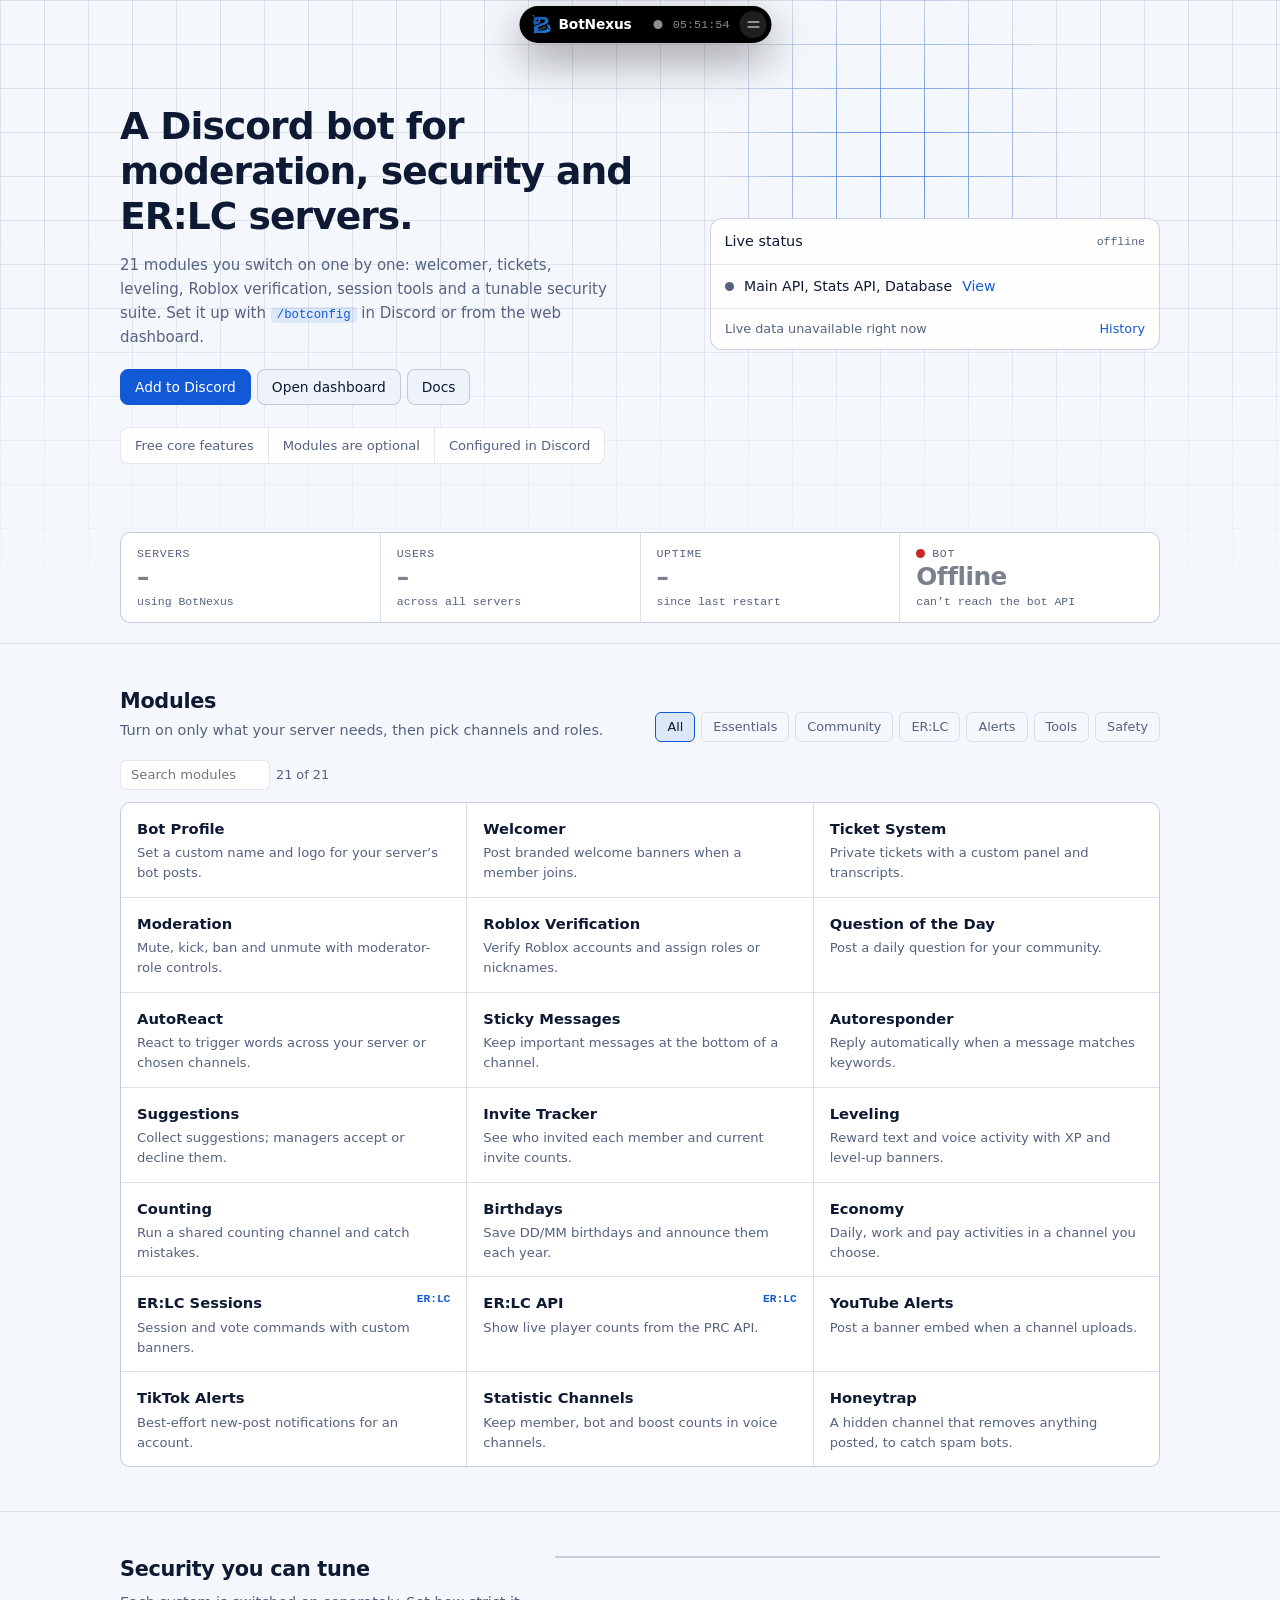
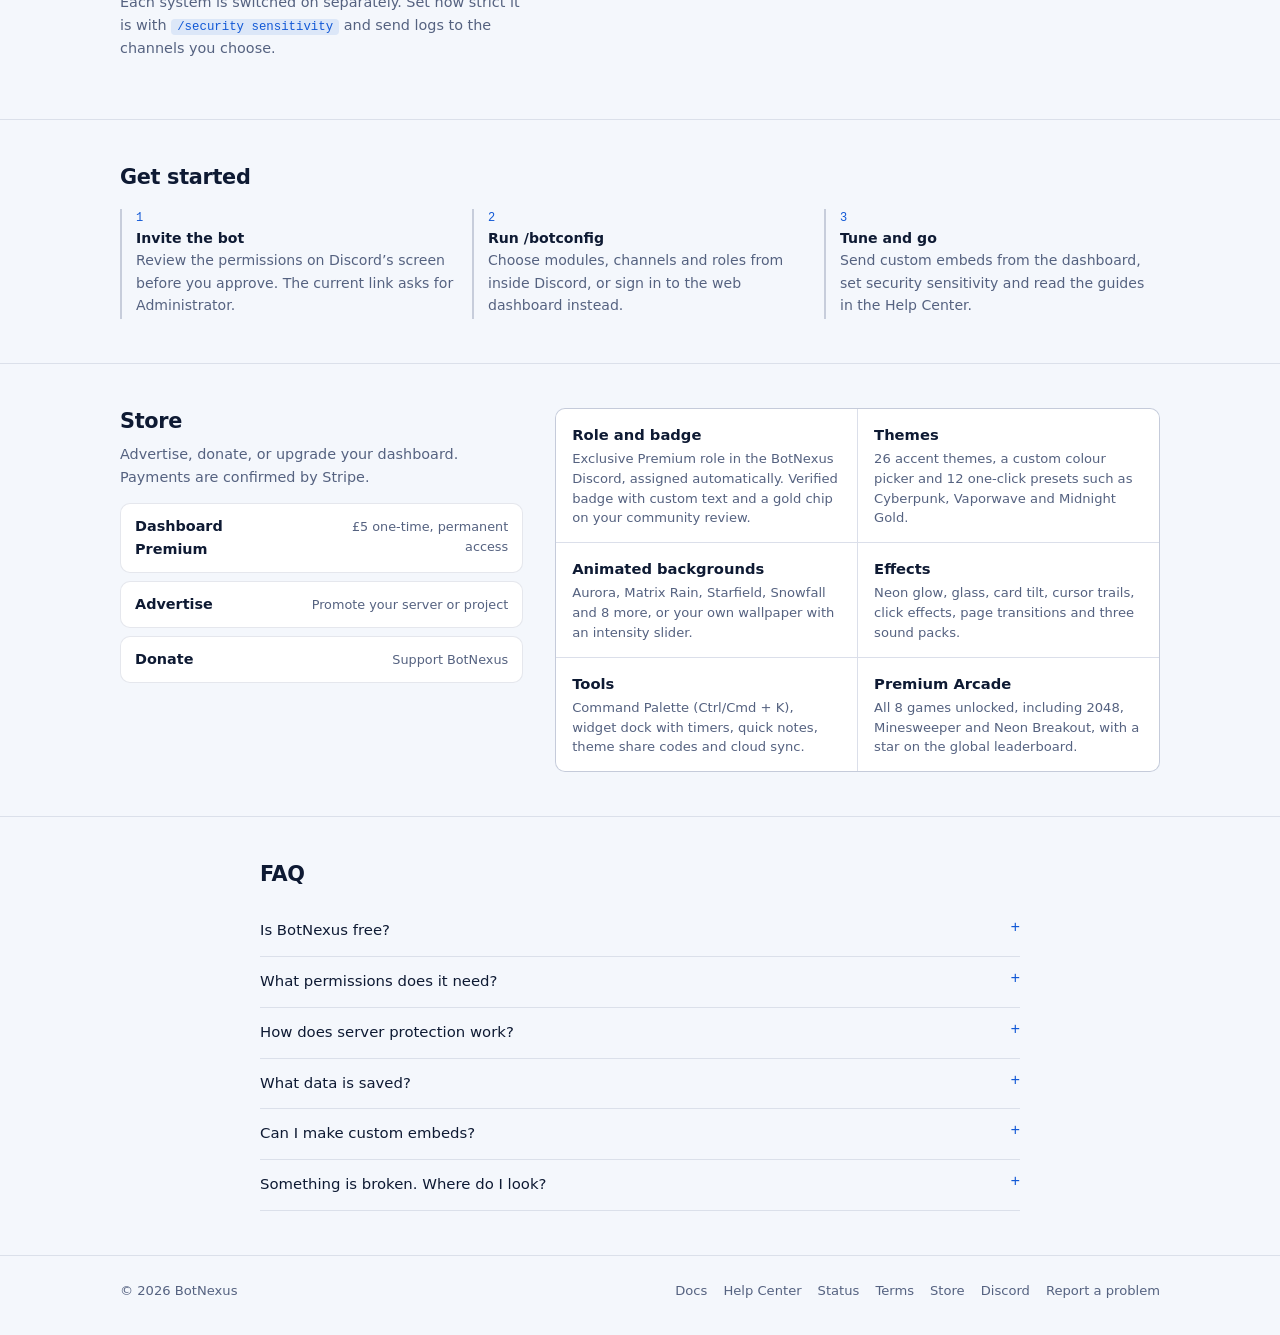
==== commit a4c4519a: "Update index.html" ====
--- a/index.html
+++ b/index.html
@@ -163,7 +163,7 @@
 .full .links{gap:22px 8px}.full .links i{width:64px;height:64px;border-radius:18px}.full .links svg{width:30px;height:30px}.full .links a{font-size:.8rem}
 .full .ls b{font-size:clamp(.8rem,4.4vw,1.35rem)}.full .fld{min-height:48px}.full .fld input{font-size:1rem}.full .acts .b{height:50px;font-size:1rem}
 .full .gm{max-width:780px;margin:0 auto}
-@media(min-width:860px){.full .menu{max-width:1060px;display:grid;grid-template-columns:1fr 1fr;gap:40px;align-items:start}.full .seg{display:none}.full .pane[hidden]{display:block}}
+@media(min-width:860px){.full .menu{max-width:1100px;display:grid;grid-template-columns:repeat(auto-fit,minmax(300px,1fr));gap:36px;align-items:start}.full .seg{display:none}.full .pane[hidden]{display:block}}
 .isl.game .menu{display:none!important}
 @media(max-width:430px){.isl.open:not(.full) .brand span{display:none}}
 /* ===== island themes + drag mode ===== */
@@ -181,6 +181,17 @@
 .drag .top{cursor:grab;touch-action:none;user-select:none;-webkit-user-select:none}.drag .top a{pointer-events:none}
 .isl.dragging,.isl.dragging .top{cursor:grabbing;transition:none!important}
 .mv.on svg{transform:none}
+/* ===== v5: minimal UI, snap guide, tools ===== */
+.isl{--sf:rgba(255,255,255,.07);--sf2:rgba(255,255,255,.12)}
+.isl[data-it]:not([data-it=classic]){--sf:rgba(255,255,255,.08);--sf2:rgba(255,255,255,.14)}
+.links i{box-shadow:none;border-radius:16px}.seg button.on{background:rgba(255,255,255,.18)}
+.sg{position:fixed;z-index:49;top:max(11px,env(safe-area-inset-top));left:50%;translate:-50% 0;width:252px;max-width:calc(100vw - 24px);height:37px;border-radius:22px;border:1.5px dashed rgba(128,140,170,.7);opacity:0;pointer-events:none;transition:opacity .2s,background .2s,border-color .2s}
+.isl.dragging+.sg{opacity:1}.sg.hot{border-color:var(--ac);background:color-mix(in srgb,var(--ac) 22%,transparent)}
+.tb.rs{display:none!important}.drag .tb.rs{display:grid!important}
+@media(max-width:430px){.drag:not(.full) .clk{display:none}}
+.tmc{display:none;font:600 .74rem var(--m);color:var(--ac);font-variant-numeric:tabular-nums}.tm .tmc{display:inline}.isl.tm:not(.open) .brand span{display:none}
+#tm{font:600 1.6rem var(--m);font-variant-numeric:tabular-nums}
+.qg{padding:2px 0 12px}.qg .b{width:100%;height:56px;justify-content:center;font-size:1rem}.qg small{display:block;text-align:center;color:var(--mu);margin-top:6px;font-size:.78rem}
 </style>
 </head>
 <body>
@@ -191,8 +202,9 @@
   <div class="top">
     <a class="brand" href="#top" aria-label="BotNexus home"><img src="bn-mark.png" alt=""><span>BotNexus</span></a>
     <span class="sp"></span>
-    <span class="dot" id="sdot" title="Checking status…"></span>
+    <span class="tmc" id="tmc"></span><span class="dot" id="sdot" title="Checking status…"></span>
     <button class="clk" id="clk" title="Click to switch 12/24-hour" aria-label="Local time">--:--:--</button>
+    <button class="tb rs" id="rs" aria-label="Reset position" title="Reset position"><svg viewBox="0 0 24 24" aria-hidden="true"><path d="M4 11l8-7 8 7v9h-5v-6H9v6H4z"/></svg></button>
     <button class="tb mv" id="mv" aria-pressed="false" aria-label="Move island" title="Drag mode"><svg viewBox="0 0 24 24" aria-hidden="true"><path d="M12 3v18M3 12h18M12 3l-3 3M12 3l3 3M12 21l-3-3M12 21l3-3M3 12l3-3M3 12l3 3M21 12l-3-3M21 12l-3 3"/></svg></button>
     <button class="tb" id="pin" aria-pressed="false" aria-label="Keep open" title="Keep open"><svg viewBox="0 0 24 24" aria-hidden="true"><path d="M9 4h6l-1 5 3 3v1.5H7V12l3-3z"/><path d="M12 13.5V20"/></svg></button>
     <button class="tb fs" id="fs" aria-pressed="false" aria-label="Full screen" title="Full screen"><svg class="ex" viewBox="0 0 24 24" aria-hidden="true"><path d="M14 4h6v6M10 20H4v-6M20 4l-7 7M4 20l7-7"/></svg><svg class="co" viewBox="0 0 24 24" aria-hidden="true"><path d="M20 10h-6V4M4 14h6v6M14 10l7-7M10 14l-7 7"/></svg></button>
@@ -200,7 +212,7 @@
   </div>
   <div class="panel" id="pn"><div><div class="in">
     <div class="menu">
-      <div class="seg" role="tablist"><button class="on" data-t="home" role="tab">Home</button><button data-t="more" role="tab">More</button></div>
+      <div class="seg" role="tablist"><button class="on" data-t="home" role="tab">Home</button><button data-t="tools" role="tab">Tools</button><button data-t="more" role="tab">More</button></div>
       <div class="pane" data-p="home">
         <a class="stl" href="https://botnexus.instatus.com/"><span class="dot" id="sdot2"></span><span id="stxt">Checking status…</span></a>
         <div class="ls"><div><b id="i_g">–</b><span>Servers</span></div><div><b id="i_u">–</b><span>Users</span></div><div><b id="i_t">–</b><span>Uptime</span></div></div>
@@ -218,6 +230,14 @@
         <div class="gck"><span class="lb">Server check<em id="gapi">checking…</em></span>
           <div class="fld"><svg viewBox="0 0 24 24" aria-hidden="true"><circle cx="11" cy="11" r="6.5"/><path d="M16 16l4 4"/></svg><input id="gid" type="search" placeholder="Server ID or server link" aria-label="Check whether BotNexus is in a server by ID" autocomplete="off" inputmode="numeric" enterkeyhint="search"><button class="b s" id="gb">Check</button></div>
           <div id="gres" aria-live="polite"></div></div>
+      </div>
+      <div class="pane" data-p="tools" hidden>
+        <div class="grp"><div class="rw"><span class="lb">Timer</span><b id="tm">00:00</b></div>
+          <div class="rw"><span class="row"><button class="b s" data-m="5">5m</button><button class="b s" data-m="15">15m</button><button class="b s" data-m="25">25m</button><button class="b s" data-m="0">Stopwatch</button></span></div>
+          <div class="rw"><span class="row"><button class="b s p" id="tg">Start</button><button class="b s" id="tr">Reset</button></span></div></div>
+        <div class="grp"><div class="rw"><span class="lb">Quick games</span><span class="row"><button class="b s" data-q="react">Reaction</button><button class="b s" data-q="tap">Tap speed</button></span></div>
+          <div class="qg" id="qg" hidden><button class="b" id="qb"></button><small id="qs"></small></div></div>
+        <div class="grp"><div class="rw"><span>Invite link</span><button class="b s" id="cp">Copy</button></div><div class="rw"><span>Share this site</span><button class="b s" id="sh">Share</button></div></div>
       </div>
       <div class="pane" data-p="more" hidden>
         <div class="fld"><svg viewBox="0 0 24 24" aria-hidden="true"><circle cx="11" cy="11" r="6.5"/><path d="M16 16l4 4"/></svg><input id="sq" type="search" placeholder="Search this page" aria-label="Search this page" autocomplete="off" enterkeyhint="search"><span id="sc" aria-live="polite"></span><button class="b s ic" id="sp" aria-label="Previous match">↑</button><button class="b s ic" id="sn" aria-label="Next match">↓</button></div>
@@ -241,6 +261,8 @@
   </div></div></div>
 </div>
 
+<div class="sg" id="sg"></div>
+
 <main id="top">
 <header class="h"><div class="w hg">
   <div>
@@ -348,8 +370,8 @@
 let pinned=store.get("bn_pin")==="1",full=false,drag=false;
 function open(v){if(!v&&(pinned||full||drag))return;isl.classList.toggle("open",v);mb.setAttribute("aria-expanded",v);if(!v&&isl.classList.contains("game"))endGame()}
 const pinB=$("#pin"),fsB=$("#fs");
-function setPin(v){pinned=v;store.set("bn_pin",v?"1":"0");pinB.classList.toggle("on",v);pinB.setAttribute("aria-pressed",v);pinB.title=v?"Unpin":"Keep open";if(v)open(true)}
-function setFull(v){if(v&&drag)setDrag(false);full=v;isl.classList.toggle("full",v);fsB.setAttribute("aria-pressed",v);fsB.title=v?"Exit full screen":"Full screen";document.documentElement.style.overflow=v?"hidden":"";if(v)open(true)}
+function setPin(v){pinned=v;store.set("bn_pin",v?"1":"0");pinB.classList.toggle("on",v);pinB.setAttribute("aria-pressed",v);pinB.title=v?"Unpin":"Keep open";if(v)open(true);persist()}
+function setFull(v){if(v&&drag)setDrag(false);full=v;isl.classList.toggle("full",v);fsB.setAttribute("aria-pressed",v);fsB.title=v?"Exit full screen":"Full screen";document.documentElement.style.overflow=v?"hidden":"";if(v)open(true);persist()}
 function closeAll(){setDrag(false);if(full)setFull(false);setPin(false);open(false)}
 mb.onclick=()=>isl.classList.contains("open")?closeAll():open(true);
 pinB.onclick=()=>setPin(!pinned);fsB.onclick=()=>setFull(!full);
@@ -472,7 +494,14 @@
 
 /* ---------- drag mode (move the island anywhere; position is remembered) ---------- */
 const mvB=$("#mv");let pos={dx:0,dy:0},ds=null;
-try{const q=JSON.parse(store.get("bn_pos")||"null");if(q&&isFinite(q.dx)&&isFinite(q.dy))pos={dx:+q.dx,dy:+q.dy}}catch(e){}
+/* every visit starts in the default state, unless the island was left pinned or enlarged */
+const keep=pinned||store.get("bn_full")==="1";
+try{if(keep){const q=JSON.parse(store.get("bn_pos")||"null");if(q&&isFinite(q.dx)&&isFinite(q.dy))pos={dx:+q.dx,dy:+q.dy}}}catch(e){}
+function persist(){if(pinned||full){store.set("bn_pos",JSON.stringify(pos));store.set("bn_full",full?"1":"0")}else{store.set("bn_pos","");store.set("bn_full","0")}}
+function resetPos(){pos={dx:0,dy:0};applyPos();persist()}
+const SZ=44;let hot=false;
+function snap(){const near=Math.abs(pos.dx)<SZ&&Math.abs(pos.dy)<SZ;if(near){pos.dx=0;pos.dy=0}else if(Math.abs(pos.dx)<SZ/2)pos.dx=0;
+ if(near!==hot){hot=near;$("#sg").classList.toggle("hot",near);if(near&&navigator.vibrate)navigator.vibrate(8)}}
 function applyPos(){isl.style.setProperty("--dx",pos.dx+"px");isl.style.setProperty("--dy",pos.dy+"px")}
 function clampPos(){if(full)return;const r=isl.getBoundingClientRect(),m=6;
  if(r.left<m)pos.dx+=m-r.left;else if(r.right>innerWidth-m)pos.dx-=r.right-(innerWidth-m);
@@ -480,13 +509,38 @@
  applyPos()}
 function setDrag(v){drag=v;isl.classList.toggle("drag",v);mvB.classList.toggle("on",v);mvB.setAttribute("aria-pressed",v);$("#mv2").textContent=v?"Done":"Move";if(v){if(full)setFull(false);open(true)}}
 mvB.onclick=$("#mv2").onclick=()=>setDrag(!drag);
-$("#rp").onclick=()=>{pos={dx:0,dy:0};applyPos();store.set("bn_pos","")};
+$("#rp").onclick=$("#rs").onclick=resetPos;
+isl.addEventListener("dblclick",e=>{if(drag&&e.target.closest(".top")&&!e.target.closest("button"))resetPos()});
 isl.addEventListener("pointerdown",e=>{if(!drag||!e.target.closest(".top")||e.target.closest("button"))return;e.preventDefault();ds={x:e.clientX-pos.dx,y:e.clientY-pos.dy};isl.setPointerCapture(e.pointerId);isl.classList.add("dragging")});
-isl.addEventListener("pointermove",e=>{if(!ds)return;pos.dx=e.clientX-ds.x;pos.dy=e.clientY-ds.y;applyPos()});
-const endDrag=()=>{if(!ds)return;ds=null;isl.classList.remove("dragging");if(Math.abs(pos.dx)<28)pos.dx=0;clampPos();store.set("bn_pos",JSON.stringify(pos))};
+isl.addEventListener("pointermove",e=>{if(!ds)return;pos.dx=e.clientX-ds.x;pos.dy=e.clientY-ds.y;snap();applyPos()});
+const endDrag=()=>{if(!ds)return;ds=null;isl.classList.remove("dragging");snap();hot=false;$("#sg").classList.remove("hot");clampPos();persist()};
 isl.addEventListener("pointerup",endDrag);isl.addEventListener("pointercancel",endDrag);
 isl.addEventListener("transitionend",e=>{if(e.propertyName==="width")clampPos()});
 addEventListener("resize",clampPos);applyPos();
+if(keep){if(store.get("bn_full")==="1")setFull(true)}else persist();
+addEventListener("pageshow",e=>{if(e.persisted&&!pinned&&!full){resetPos();open(false)}});
+
+/* ---------- tools: timer (live in the pill), quick games, share ---------- */
+(()=>{
+ let tgt=0,acc=0,t0=0,on=false;const tg=$("#tg");
+ const f=ms=>{const s=Math.max(0,Math.round(ms/1000));return String(s/60|0).padStart(2,"0")+":"+String(s%60).padStart(2,"0")};
+ const val=()=>acc+(on?Date.now()-t0:0),shown=()=>tgt?tgt*60000-val():val();
+ function show(){const v=shown();if(tgt&&v<=0&&on){on=false;acc=tgt*60000;tg.textContent="Start";navigator.vibrate&&navigator.vibrate([220,100,220])}
+  $("#tm").textContent=$("#tmc").textContent=f(shown());isl.classList.toggle("tm",on||acc>0)}
+ document.querySelectorAll("[data-m]").forEach(b=>b.onclick=()=>{tgt=+b.dataset.m;acc=0;on=false;tg.textContent="Start";show()});
+ tg.onclick=()=>{if(on){acc+=Date.now()-t0;on=false;tg.textContent="Resume"}else{if(tgt&&shown()<=0)acc=0;t0=Date.now();on=true;tg.textContent="Pause"}show()};
+ $("#tr").onclick=()=>{acc=0;on=false;tg.textContent="Start";show()};setInterval(show,250);show();
+ const qb=$("#qb"),qs=$("#qs");let qt,k="";
+ function run(){clearTimeout(qt);qb.className="b";qs.textContent="";
+  if(k==="react"){let ready=0,t=0;qb.textContent="Wait for it…";qb.onclick=()=>{if(!ready){clearTimeout(qt);qb.textContent="Too soon. Tap to retry";qb.onclick=run;return}
+    const ms=Math.round(performance.now()-t),best=Math.min(+store.get("bn_rt")||9e9,ms);store.set("bn_rt",best);qb.className="b";qb.textContent=ms+" ms. Again?";qs.textContent="best "+best+" ms";qb.onclick=run};
+   qt=setTimeout(()=>{ready=1;t=performance.now();qb.className="b p";qb.textContent="TAP!"},1500+Math.random()*2500)}
+  else{let n=0,st=0;qb.textContent="Tap to start (5 s)";qb.onclick=()=>{if(!st){st=1;qt=setTimeout(()=>{st=2;const c=n/5,best=Math.max(+store.get("bn_cps")||0,c);store.set("bn_cps",best);qb.textContent=c.toFixed(1)+" taps/s. Again?";qs.textContent="best "+best.toFixed(1)+" taps/s";qb.onclick=run},5000)}if(st===1){n++;qb.textContent="Taps: "+n}}}}
+ document.querySelectorAll("[data-q]").forEach(b=>b.onclick=()=>{k=b.dataset.q;$("#qg").hidden=false;run()});
+ const flash=(el,t,m)=>{el.textContent=m;setTimeout(()=>el.textContent=t,1600)};
+ $("#cp").onclick=async()=>{try{await navigator.clipboard.writeText(INV);flash($("#cp"),"Copy","Copied ✓")}catch(e){flash($("#cp"),"Copy","Failed")}};
+ $("#sh").onclick=()=>{const d={title:document.title,url:location.href};if(navigator.share)navigator.share(d).catch(()=>{});else navigator.clipboard.writeText(d.url).then(()=>flash($("#sh"),"Share","Link copied ✓")).catch(()=>{})};
+})();
 
 /* ---------- mini games (logo as the player) ---------- */
 const cv=$("#cv"),cx=cv.getContext("2d"),lv_=$("#lv"),spr=new Image();let W=480,H=240,ps=null;spr.src="bn-mark.png";
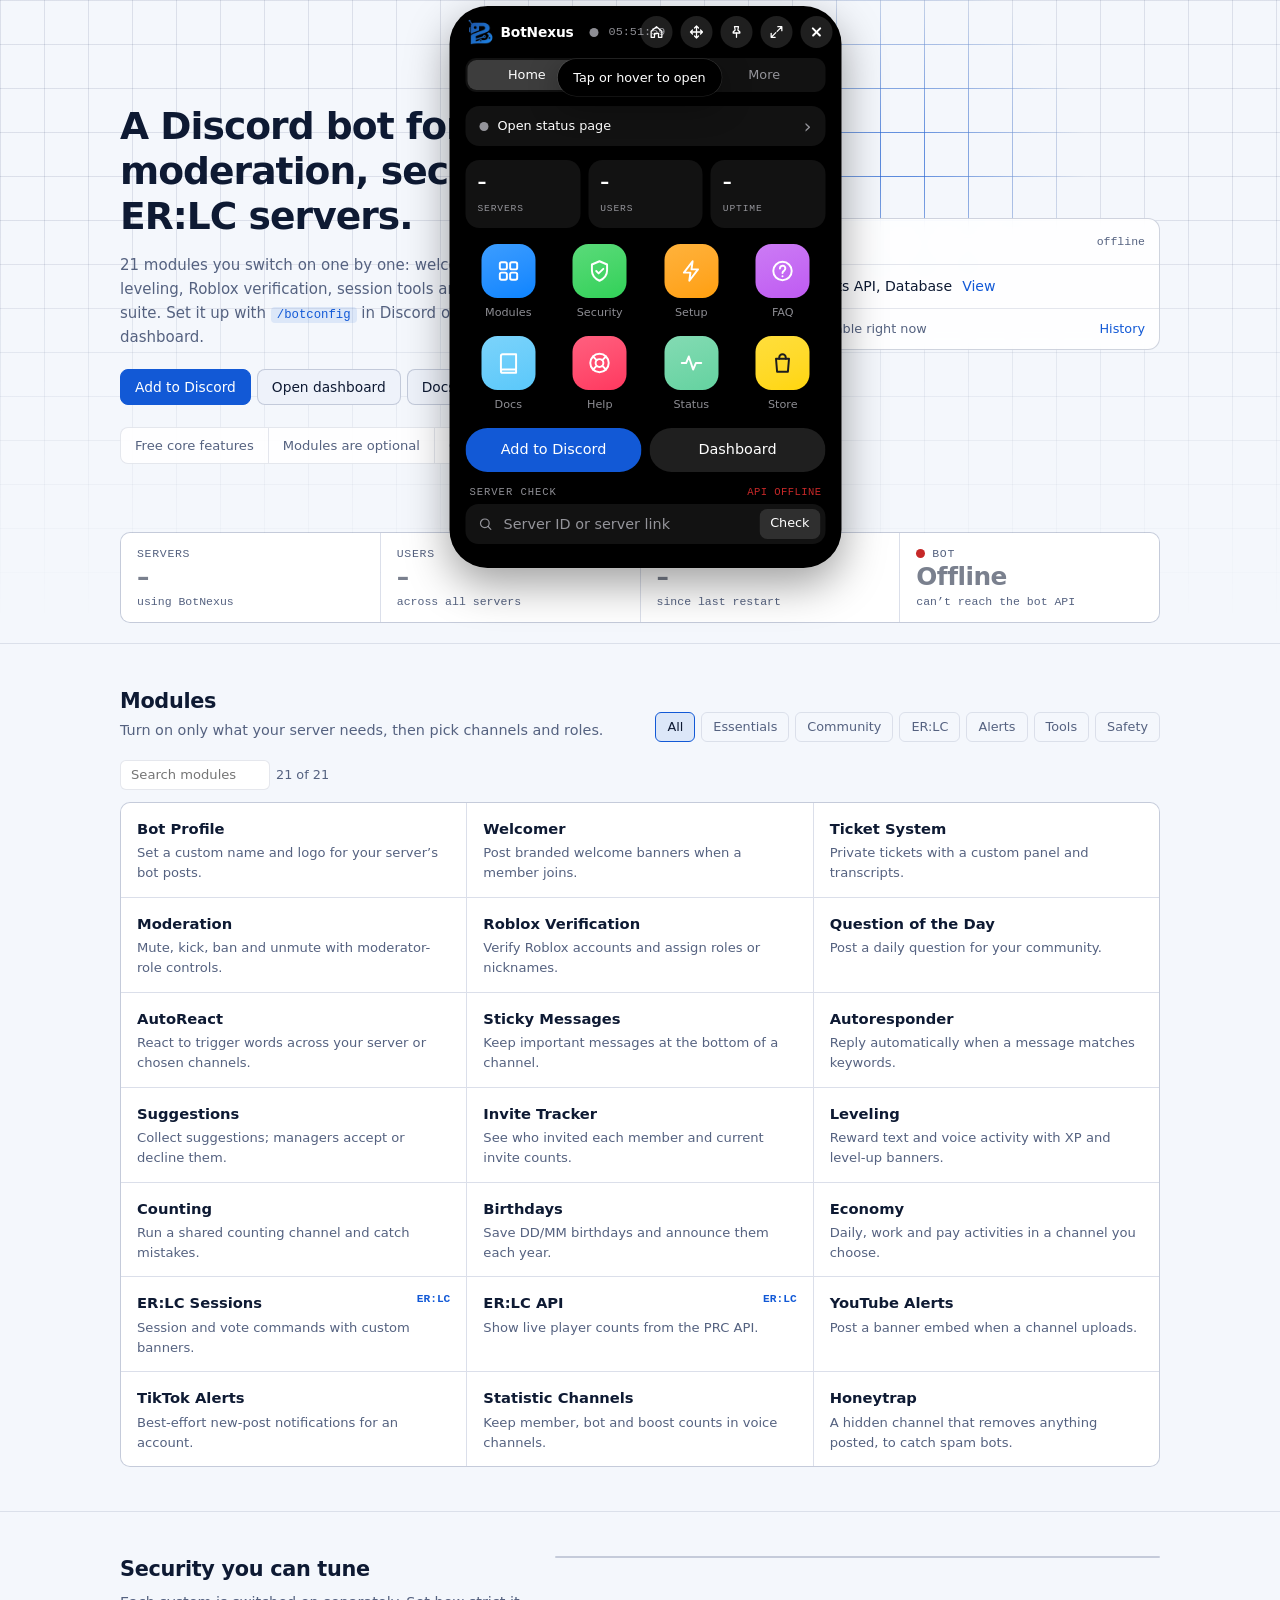
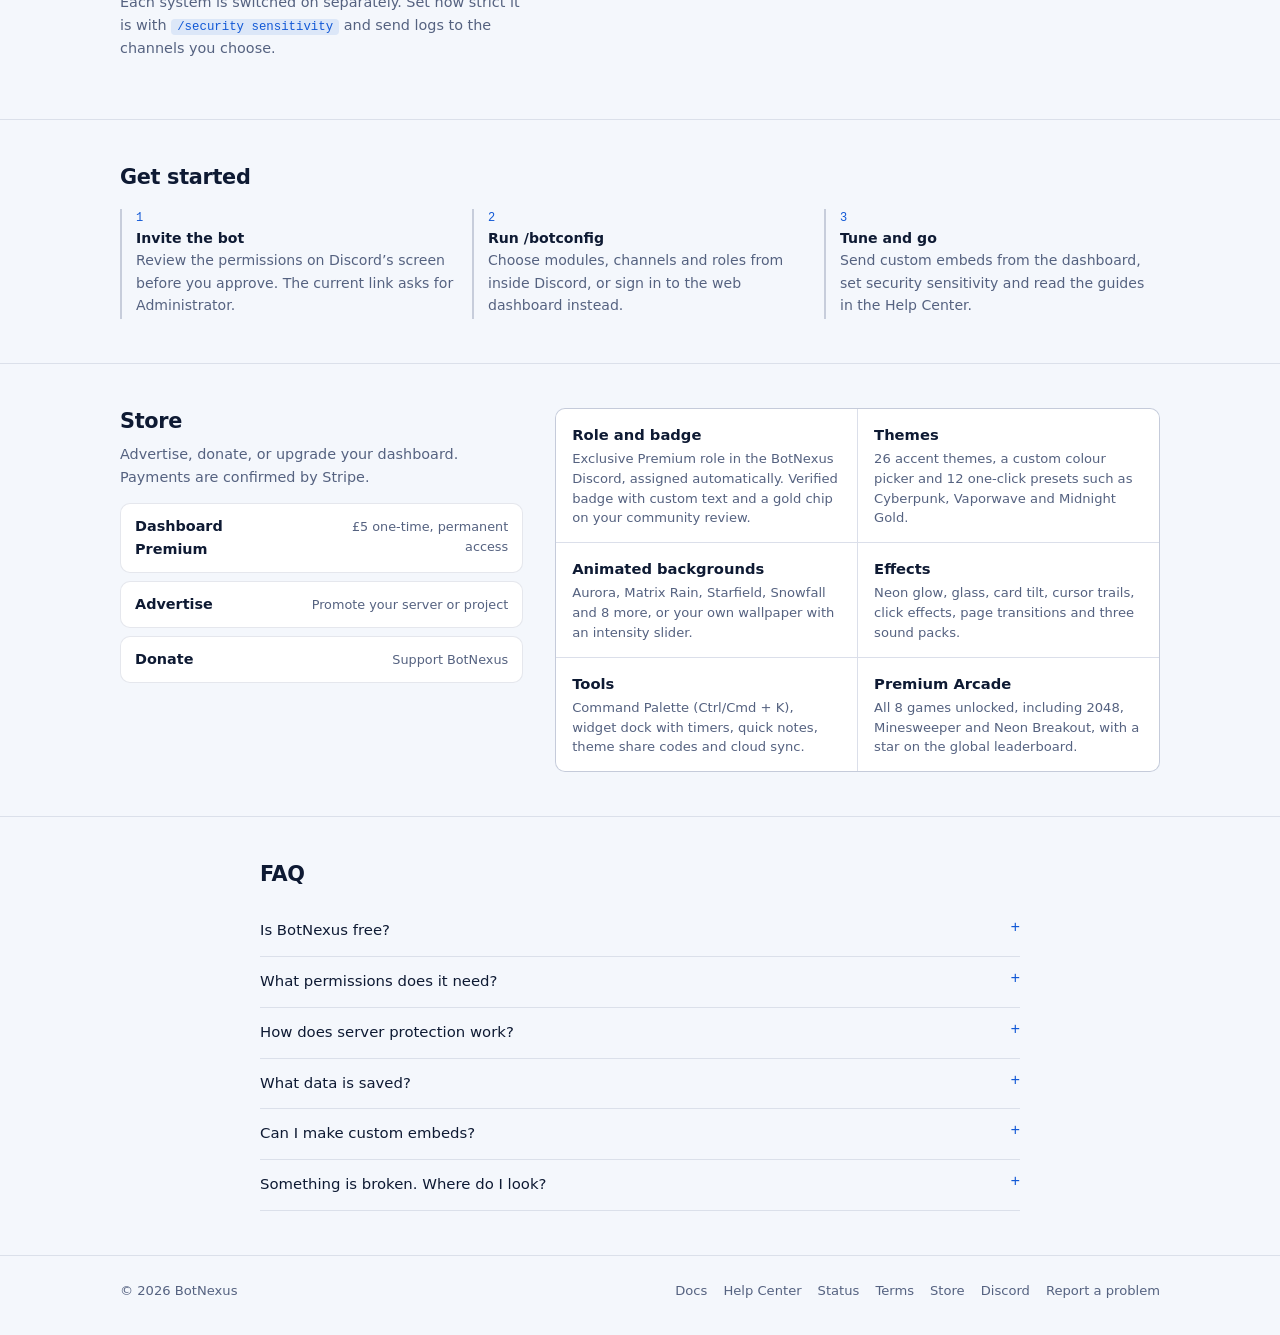
==== commit 03fe3d80: "Update index.html" ====
--- a/index.html
+++ b/index.html
@@ -192,6 +192,17 @@
 .tmc{display:none;font:600 .74rem var(--m);color:var(--ac);font-variant-numeric:tabular-nums}.tm .tmc{display:inline}.isl.tm:not(.open) .brand span{display:none}
 #tm{font:600 1.6rem var(--m);font-variant-numeric:tabular-nums}
 .qg{padding:2px 0 12px}.qg .b{width:100%;height:56px;justify-content:center;font-size:1rem}.qg small{display:block;text-align:center;color:var(--mu);margin-top:6px;font-size:.78rem}
+/* ===== v6: affordance, toast, dim, notes ===== */
+.isl:not(.open){cursor:pointer}
+.isl.nudge:not(.open){animation:bp 2.4s ease-in-out infinite}
+@keyframes bp{0%,100%{box-shadow:0 0 0 0 color-mix(in srgb,var(--ac) 65%,transparent),0 16px 44px rgba(0,0,0,.38)}50%{box-shadow:0 0 0 8px transparent,0 16px 44px rgba(0,0,0,.38)}}
+.hint{position:fixed;z-index:51;left:50%;translate:-50% 0;bottom:calc(22px + env(safe-area-inset-bottom,0px));max-width:calc(100vw - 24px);padding:9px 16px;border-radius:999px;background:#000;color:#fff;font:500 .8rem var(--f);box-shadow:0 0 0 .5px rgba(255,255,255,.14),0 10px 30px rgba(0,0,0,.35);opacity:0;transform:translateY(8px);transition:opacity .35s,transform .45s var(--sp);pointer-events:none;white-space:nowrap;overflow:hidden;text-overflow:ellipsis}
+.hint.top{bottom:auto;top:calc(max(11px,env(safe-area-inset-top,0px)) + 48px)}
+.hint.on{opacity:1;transform:none}
+.dm{position:fixed;inset:0;z-index:40;background:rgba(0,0,0,.42);-webkit-backdrop-filter:blur(4px);backdrop-filter:blur(4px);opacity:0;pointer-events:none;transition:opacity .4s}.isl.open:not(.full)~.dm.on{opacity:1}
+.moved .tb.rs{display:grid!important}
+#nt{display:block;width:100%;background:none;border:0;outline:0;resize:vertical;color:#fff;font:inherit;font-size:.9rem;padding:4px 0 12px}#nt::placeholder{color:var(--mu)}
+.gi{cursor:pointer}
 </style>
 </head>
 <body>
@@ -237,6 +248,7 @@
           <div class="rw"><span class="row"><button class="b s p" id="tg">Start</button><button class="b s" id="tr">Reset</button></span></div></div>
         <div class="grp"><div class="rw"><span class="lb">Quick games</span><span class="row"><button class="b s" data-q="react">Reaction</button><button class="b s" data-q="tap">Tap speed</button></span></div>
           <div class="qg" id="qg" hidden><button class="b" id="qb"></button><small id="qs"></small></div></div>
+        <div class="grp"><span class="lb" style="display:block;padding-top:12px">Quick note</span><textarea id="nt" rows="3" placeholder="Jot something down. Saved on this device."></textarea></div>
         <div class="grp"><div class="rw"><span>Invite link</span><button class="b s" id="cp">Copy</button></div><div class="rw"><span>Share this site</span><button class="b s" id="sh">Share</button></div></div>
       </div>
       <div class="pane" data-p="more" hidden>
@@ -244,6 +256,8 @@
         <div class="grp">
           <div class="rw"><span>Island style</span><span class="its" id="its"></span></div>
           <div class="rw"><span>Position</span><span class="row"><button class="b s" id="mv2">Move</button><button class="b s" id="rp">Reset</button></span></div>
+          <div class="rw"><span>Dock</span><span class="row"><button class="b s" data-d="-1,0" aria-label="Top left">↖</button><button class="b s" data-d="1,0" aria-label="Top right">↗</button><button class="b s" data-d="-1,1" aria-label="Bottom left">↙</button><button class="b s" data-d="1,1" aria-label="Bottom right">↘</button></span></div>
+          <div class="rw"><span>Dim page when open</span><button class="b s" id="dmb">Off</button></div>
         </div>
         <div class="grp">
           <div class="rw"><span>Appearance</span><button class="b s" id="th" aria-label="Toggle light or dark theme">Light / Dark</button></div>
@@ -261,7 +275,7 @@
   </div></div></div>
 </div>
 
-<div class="sg" id="sg"></div>
+<div class="sg" id="sg"></div><div class="dm" id="dm"></div><div class="hint" id="hint" role="status" aria-live="polite"></div>
 
 <main id="top">
 <header class="h"><div class="w hg">
@@ -367,19 +381,19 @@
 
 /* ---------- island ---------- */
 const isl=$("#isl"),mb=$("#mb");
-let pinned=store.get("bn_pin")==="1",full=false,drag=false;
-function open(v){if(!v&&(pinned||full||drag))return;isl.classList.toggle("open",v);mb.setAttribute("aria-expanded",v);if(!v&&isl.classList.contains("game"))endGame()}
+let pinned=store.get("bn_pin")==="1",full=false,drag=false,moved=false;
+function open(v){if(!v&&(pinned||full||drag||moved))return;isl.classList.toggle("open",v);mb.setAttribute("aria-expanded",v);if(!v&&isl.classList.contains("game"))endGame()}
 const pinB=$("#pin"),fsB=$("#fs");
 function setPin(v){pinned=v;store.set("bn_pin",v?"1":"0");pinB.classList.toggle("on",v);pinB.setAttribute("aria-pressed",v);pinB.title=v?"Unpin":"Keep open";if(v)open(true);persist()}
 function setFull(v){if(v&&drag)setDrag(false);full=v;isl.classList.toggle("full",v);fsB.setAttribute("aria-pressed",v);fsB.title=v?"Exit full screen":"Full screen";document.documentElement.style.overflow=v?"hidden":"";if(v)open(true);persist()}
-function closeAll(){setDrag(false);if(full)setFull(false);setPin(false);open(false)}
+function closeAll(){setDrag(false);if(full)setFull(false);setPin(false);if(moved)resetPos();open(false)}
 mb.onclick=()=>isl.classList.contains("open")?closeAll():open(true);
 pinB.onclick=()=>setPin(!pinned);fsB.onclick=()=>setFull(!full);
 pinB.classList.toggle("on",pinned);pinB.setAttribute("aria-pressed",pinned);
 function tab(t){document.querySelectorAll(".seg button").forEach(b=>b.classList.toggle("on",b.dataset.t===t));document.querySelectorAll(".pane").forEach(p=>p.hidden=p.dataset.p!==t)}
 document.querySelectorAll(".seg button").forEach(b=>b.onclick=()=>tab(b.dataset.t));
 const hover=matchMedia("(hover:hover)").matches;let auto=0;
-if(hover){isl.onpointerenter=()=>{auto=0;open(true)};isl.onpointerleave=()=>{if(!isl.classList.contains("game")&&!["sq","acc","gid"].includes(document.activeElement.id))open(false)}}
+if(hover){isl.onpointerenter=()=>{auto=0;open(true)};isl.onpointerleave=()=>{if(!isl.classList.contains("game")&&!["sq","acc","gid","nt"].includes(document.activeElement.id))open(false)}}
 addEventListener("pointerdown",e=>{if(!isl.contains(e.target)&&isl.classList.contains("open"))open(false)});
 isl.addEventListener("click",e=>{if(e.target.closest(".links a")){if(full)setFull(false);open(false)}});
 addEventListener("keydown",e=>{if(e.key==="Escape"&&isl.classList.contains("open")){if(full)setFull(false);else closeAll()}});
@@ -416,7 +430,7 @@
 const BASES=["https://botnexus.apps.bot-hosting.cloud","http://195.123.189.186:2728"];
 const USE_RELAYS_FOR_STATS=true;
 const RELAYS=[u=>"https://api.allorigins.win/raw?url="+encodeURIComponent(u),u=>"https://corsproxy.io/?url="+encodeURIComponent(u)];
-let hit=0,pc=0,SD=null,SAT=0,online=false;
+let was=null,hit=0,pc=0,SD=null,SAT=0,online=false;
 const API_FAIL=[];let warned=false;
 async function jt(u,ms){const c=new AbortController(),t=setTimeout(()=>c.abort(),ms);try{const r=await fetch(u,{cache:"no-store",credentials:"omit",referrerPolicy:"no-referrer",signal:c.signal});if(!r.ok&&r.status!==404)throw 0;const d=await r.json();if(!r.ok&&!(d&&d.found===false))throw 0;return d}finally{clearTimeout(t)}}
 async function pull(path,ok,relay){
@@ -443,8 +457,8 @@
  let x=await pull("/api/stats",v=>v&&typeof v==="object"&&Number.isFinite(+v.guilds),true),d=null;
  if(x)d={guilds:num(x.guilds),users:num(x.users),uptimeSeconds:num(x.uptimeSeconds),ready:x.ready!==false};
  else{const g=await pull("/api/guilds",Array.isArray);if(g)d={guilds:g.length,users:SD&&SD.users,uptimeSeconds:SD&&SD.uptimeSeconds,ready:true}}
- if(d){SD=d;SAT=Date.now();online=true;store.set("bn_stats",JSON.stringify({d,at:SAT}))}
- else{online=false;if(!warned){warned=true;console.warn("[BotNexus] Could not reach the bot API. Tried:",[...new Set(API_FAIL)],"An HTTPS site needs an HTTPS API with CORS enabled. See bot-api-snippet.js.")}
+ if(d){if(was===false)toast("BotNexus is back online");was=true;SD=d;SAT=Date.now();online=true;store.set("bn_stats",JSON.stringify({d,at:SAT}))}
+ else{if(was===true)toast("BotNexus went offline");was=false;online=false;if(!warned){warned=true;console.warn("[BotNexus] Could not reach the bot API. Tried:",[...new Set(API_FAIL)],"An HTTPS site needs an HTTPS API with CORS enabled. See bot-api-snippet.js.")}
   $("#gapi").textContent="API offline";$("#gapi").className="off";if(!SD){$("#s_s").textContent="Offline";$("#s_d").className="dot bad";$("#s_n").textContent="can’t reach the bot API"}}
  paintStats()}
 try{const c=JSON.parse(store.get("bn_stats")||"null");if(c&&c.d&&c.at){SD={guilds:num(c.d.guilds),users:num(c.d.users),uptimeSeconds:num(c.d.uptimeSeconds),ready:c.d.ready!==false};SAT=+c.at||0;paintStats()}}catch(e){}
@@ -466,7 +480,7 @@
   if(!GL||Date.now()-GAT>60000){const l=await pull("/api/guilds",Array.isArray);if(l){GL=l;GAT=Date.now()}}
   r=GL?{ok:true,g:GL.find(x=>String(x&&x.id)===id)||null}:{ok:false}}
  if(r.ok)GC.set(id,{r,t:Date.now()});return r}
-function gRow(g){const r=document.createElement("div");r.className="gi";let i;
+function gRow(g){const r=document.createElement("div");r.className="gi";r.title="Click to copy server ID";r.onclick=()=>navigator.clipboard.writeText(String(g.id)).then(()=>toast("Server ID copied")).catch(()=>{});let i;
  if(typeof g.icon==="string"&&CDN.test(g.icon)){i=document.createElement("img");i.src=g.icon;i.alt="";i.loading="lazy";i.referrerPolicy="no-referrer"}
  else{i=document.createElement("span");i.className="ph";i.textContent=String(g.name||"?").trim().charAt(0).toUpperCase()||"?"}
  const t=document.createElement("div"),n=document.createElement("b"),s=document.createElement("small"),d=document.createElement("span");
@@ -486,9 +500,10 @@
 $("#gb").onclick=()=>{clearTimeout(gdt);gcheck()};
 
 /* ---------- island themes ---------- */
-const THEMES=[["classic","#000","Classic"],["glass","linear-gradient(135deg,#5b6b8c,#1b2235)","Glass"],["aurora","linear-gradient(135deg,#1d1458,#0b4a55)","Aurora"],["neon","radial-gradient(circle,#000 42%,var(--ac))","Neon"],["sunset","linear-gradient(135deg,#5a1a35,#8a3a14)","Sunset"],["ocean","linear-gradient(160deg,#06385c,#0a5f78)","Ocean"]];
+let curIt="classic";
+const THEMES=[["classic","#000","Classic"],["glass","linear-gradient(135deg,#5b6b8c,#1b2235)","Glass"],["aurora","linear-gradient(135deg,#1d1458,#0b4a55)","Aurora"],["neon","radial-gradient(circle,#000 42%,var(--ac))","Neon"],["sunset","linear-gradient(135deg,#5a1a35,#8a3a14)","Sunset"],["ocean","linear-gradient(160deg,#06385c,#0a5f78)","Ocean"],["auto","conic-gradient(#0a5f78,#5a1a35,#1d1458,#0a5f78)","Auto (time of day)"]];
 $("#its").innerHTML=THEMES.map(t=>`<button class="it" data-i="${t[0]}" style="--b:${t[1]}" title="${t[2]}" aria-label="${t[2]} island style"></button>`).join("");
-function setIt(k){if(!THEMES.some(t=>t[0]===k))k="classic";isl.dataset.it=k;store.set("bn_it",k);document.querySelectorAll(".it").forEach(b=>b.classList.toggle("on",b.dataset.i===k))}
+function setIt(k){if(!THEMES.some(t=>t[0]===k))k="classic";isl.dataset.it=k==="auto"?(h=>h<6?"aurora":h<12?"ocean":h<18?"classic":"sunset")(new Date().getHours()):k;curIt=k;store.set("bn_it",k);document.querySelectorAll(".it").forEach(b=>b.classList.toggle("on",b.dataset.i===k))}
 $("#its").onclick=e=>{const b=e.target.closest(".it");if(b)setIt(b.dataset.i)};
 setIt(store.get("bn_it")||"classic");
 
@@ -498,11 +513,11 @@
 const keep=pinned||store.get("bn_full")==="1";
 try{if(keep){const q=JSON.parse(store.get("bn_pos")||"null");if(q&&isFinite(q.dx)&&isFinite(q.dy))pos={dx:+q.dx,dy:+q.dy}}}catch(e){}
 function persist(){if(pinned||full){store.set("bn_pos",JSON.stringify(pos));store.set("bn_full",full?"1":"0")}else{store.set("bn_pos","");store.set("bn_full","0")}}
-function resetPos(){pos={dx:0,dy:0};applyPos();persist()}
+function resetPos(){pos={dx:0,dy:0};applyPos();persist();setTimeout(()=>{if(!isl.matches(":hover"))open(false)},900)}
 const SZ=44;let hot=false;
 function snap(){const near=Math.abs(pos.dx)<SZ&&Math.abs(pos.dy)<SZ;if(near){pos.dx=0;pos.dy=0}else if(Math.abs(pos.dx)<SZ/2)pos.dx=0;
  if(near!==hot){hot=near;$("#sg").classList.toggle("hot",near);if(near&&navigator.vibrate)navigator.vibrate(8)}}
-function applyPos(){isl.style.setProperty("--dx",pos.dx+"px");isl.style.setProperty("--dy",pos.dy+"px")}
+function applyPos(){isl.style.setProperty("--dx",pos.dx+"px");isl.style.setProperty("--dy",pos.dy+"px");moved=pos.dx!==0||pos.dy!==0;isl.classList.toggle("moved",moved);mb.title=moved?"Reset position & close":"Menu";if(moved)open(true)}
 function clampPos(){if(full)return;const r=isl.getBoundingClientRect(),m=6;
  if(r.left<m)pos.dx+=m-r.left;else if(r.right>innerWidth-m)pos.dx-=r.right-(innerWidth-m);
  if(r.top<m)pos.dy+=m-r.top;else if(r.top>innerHeight-60)pos.dy-=r.top-(innerHeight-60);
@@ -510,7 +525,7 @@
 function setDrag(v){drag=v;isl.classList.toggle("drag",v);mvB.classList.toggle("on",v);mvB.setAttribute("aria-pressed",v);$("#mv2").textContent=v?"Done":"Move";if(v){if(full)setFull(false);open(true)}}
 mvB.onclick=$("#mv2").onclick=()=>setDrag(!drag);
 $("#rp").onclick=$("#rs").onclick=resetPos;
-isl.addEventListener("dblclick",e=>{if(drag&&e.target.closest(".top")&&!e.target.closest("button"))resetPos()});
+isl.addEventListener("dblclick",e=>{if(!e.target.closest(".top")||e.target.closest("button"))return;if(drag)resetPos();else if(isl.classList.contains("open"))setFull(!full)});
 isl.addEventListener("pointerdown",e=>{if(!drag||!e.target.closest(".top")||e.target.closest("button"))return;e.preventDefault();ds={x:e.clientX-pos.dx,y:e.clientY-pos.dy};isl.setPointerCapture(e.pointerId);isl.classList.add("dragging")});
 isl.addEventListener("pointermove",e=>{if(!ds)return;pos.dx=e.clientX-ds.x;pos.dy=e.clientY-ds.y;snap();applyPos()});
 const endDrag=()=>{if(!ds)return;ds=null;isl.classList.remove("dragging");snap();hot=false;$("#sg").classList.remove("hot");clampPos();persist()};
@@ -520,12 +535,36 @@
 if(keep){if(store.get("bn_full")==="1")setFull(true)}else persist();
 addEventListener("pageshow",e=>{if(e.persisted&&!pinned&&!full){resetPos();open(false)}});
 
+/* ---------- toasts, affordance, shortcuts, docking, dim, notes ---------- */
+const hint=$("#hint");let ht;
+function toast(m,ms=2200){hint.textContent=m;hint.classList.remove("top");hint.classList.add("on");clearTimeout(ht);ht=setTimeout(()=>hint.classList.remove("on"),ms)}
+/* tell people the pill is clickable: pulse + one-time label (first 3 visits) + click anywhere on it */
+const vis=(+store.get("bn_v")||0)+1;store.set("bn_v",vis);isl.classList.add("nudge");
+const un=()=>{isl.classList.remove("nudge");if(hint.dataset.n){hint.classList.remove("on");hint.dataset.n=""}};
+isl.addEventListener("pointerdown",un);isl.addEventListener("pointerenter",un);
+if(vis<=3)setTimeout(()=>{if(isl.classList.contains("nudge")&&!isl.classList.contains("open")){hint.textContent="Tap or hover to open";hint.dataset.n="1";hint.classList.add("top","on");setTimeout(un,6000)}},1400);
+isl.addEventListener("click",e=>{if(!isl.classList.contains("open")){e.preventDefault();open(true)}});
+/* dock to a corner */
+function dock(h,v){open(true);setTimeout(()=>{const r=isl.getBoundingClientRect(),m=12;pos.dx=h*(innerWidth/2-r.width/2-m);pos.dy=v?innerHeight-r.height-m-parseFloat(getComputedStyle(isl).top):0;applyPos();persist()},650)}
+document.querySelectorAll("[data-d]").forEach(b=>b.onclick=()=>{const[h,v]=b.dataset.d.split(",").map(Number);dock(h,v)});
+/* dim page */
+let dim=store.get("bn_dim")==="1";const dmb=$("#dmb");
+function setDim(v){dim=v;store.set("bn_dim",v?"1":"0");$("#dm").classList.toggle("on",v);dmb.textContent=v?"On":"Off"}
+dmb.onclick=()=>setDim(!dim);setDim(dim);
+/* notes */
+const nt=$("#nt");nt.value=store.get("bn_note")||"";nt.oninput=()=>store.set("bn_note",nt.value);
+/* keyboard shortcuts (press ? for the list) */
+addEventListener("keydown",e=>{if(e.ctrlKey||e.metaKey||e.altKey||/^(INPUT|TEXTAREA|SELECT)$/.test(document.activeElement.tagName)||isl.classList.contains("game"))return;
+ const k=e.key.toLowerCase(),a={i:()=>isl.classList.contains("open")?closeAll():open(true),p:()=>{setPin(!pinned);toast(pinned?"Pinned open":"Unpinned")},f:()=>setFull(!full),m:()=>{setDrag(!drag);toast(drag?"Drag mode on. Drag the top bar":"Drag mode off")},r:()=>{resetPos();toast("Position reset")},d:()=>{setDim(!dim);toast(dim?"Page dimmed":"Dim off")},
+ t:()=>{const i=(THEMES.findIndex(x=>x[0]===curIt)+1)%THEMES.length;setIt(THEMES[i][0]);toast("Style: "+THEMES[i][2])},"?":()=>toast("I open · P pin · F full · M move · R reset · T style · D dim",5000)}[k];
+ if(a){e.preventDefault();a()}});
+
 /* ---------- tools: timer (live in the pill), quick games, share ---------- */
 (()=>{
  let tgt=0,acc=0,t0=0,on=false;const tg=$("#tg");
  const f=ms=>{const s=Math.max(0,Math.round(ms/1000));return String(s/60|0).padStart(2,"0")+":"+String(s%60).padStart(2,"0")};
  const val=()=>acc+(on?Date.now()-t0:0),shown=()=>tgt?tgt*60000-val():val();
- function show(){const v=shown();if(tgt&&v<=0&&on){on=false;acc=tgt*60000;tg.textContent="Start";navigator.vibrate&&navigator.vibrate([220,100,220])}
+ function show(){const v=shown();if(tgt&&v<=0&&on){on=false;acc=tgt*60000;tg.textContent="Start";navigator.vibrate&&navigator.vibrate([220,100,220]);toast("Timer finished ⏱",4000)}
   $("#tm").textContent=$("#tmc").textContent=f(shown());isl.classList.toggle("tm",on||acc>0)}
  document.querySelectorAll("[data-m]").forEach(b=>b.onclick=()=>{tgt=+b.dataset.m;acc=0;on=false;tg.textContent="Start";show()});
  tg.onclick=()=>{if(on){acc+=Date.now()-t0;on=false;tg.textContent="Resume"}else{if(tgt&&shown()<=0)acc=0;t0=Date.now();on=true;tg.textContent="Pause"}show()};
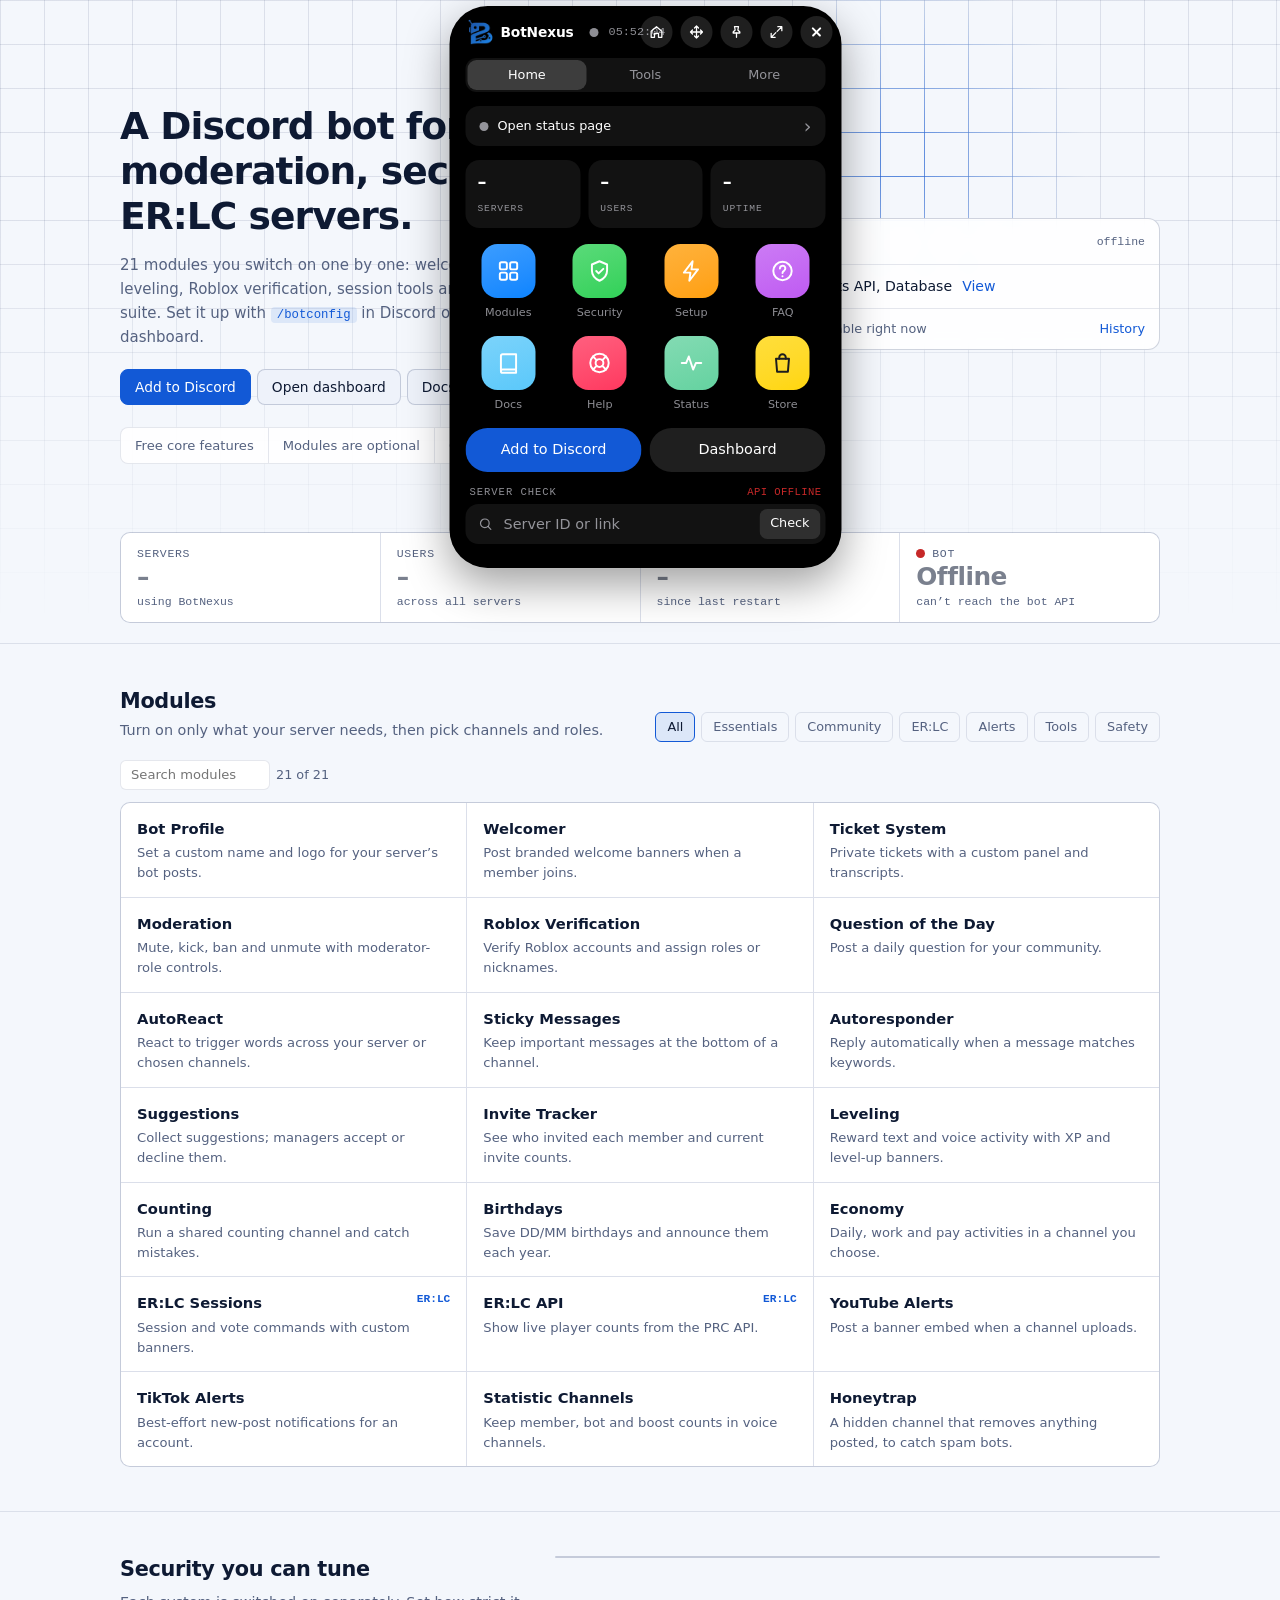
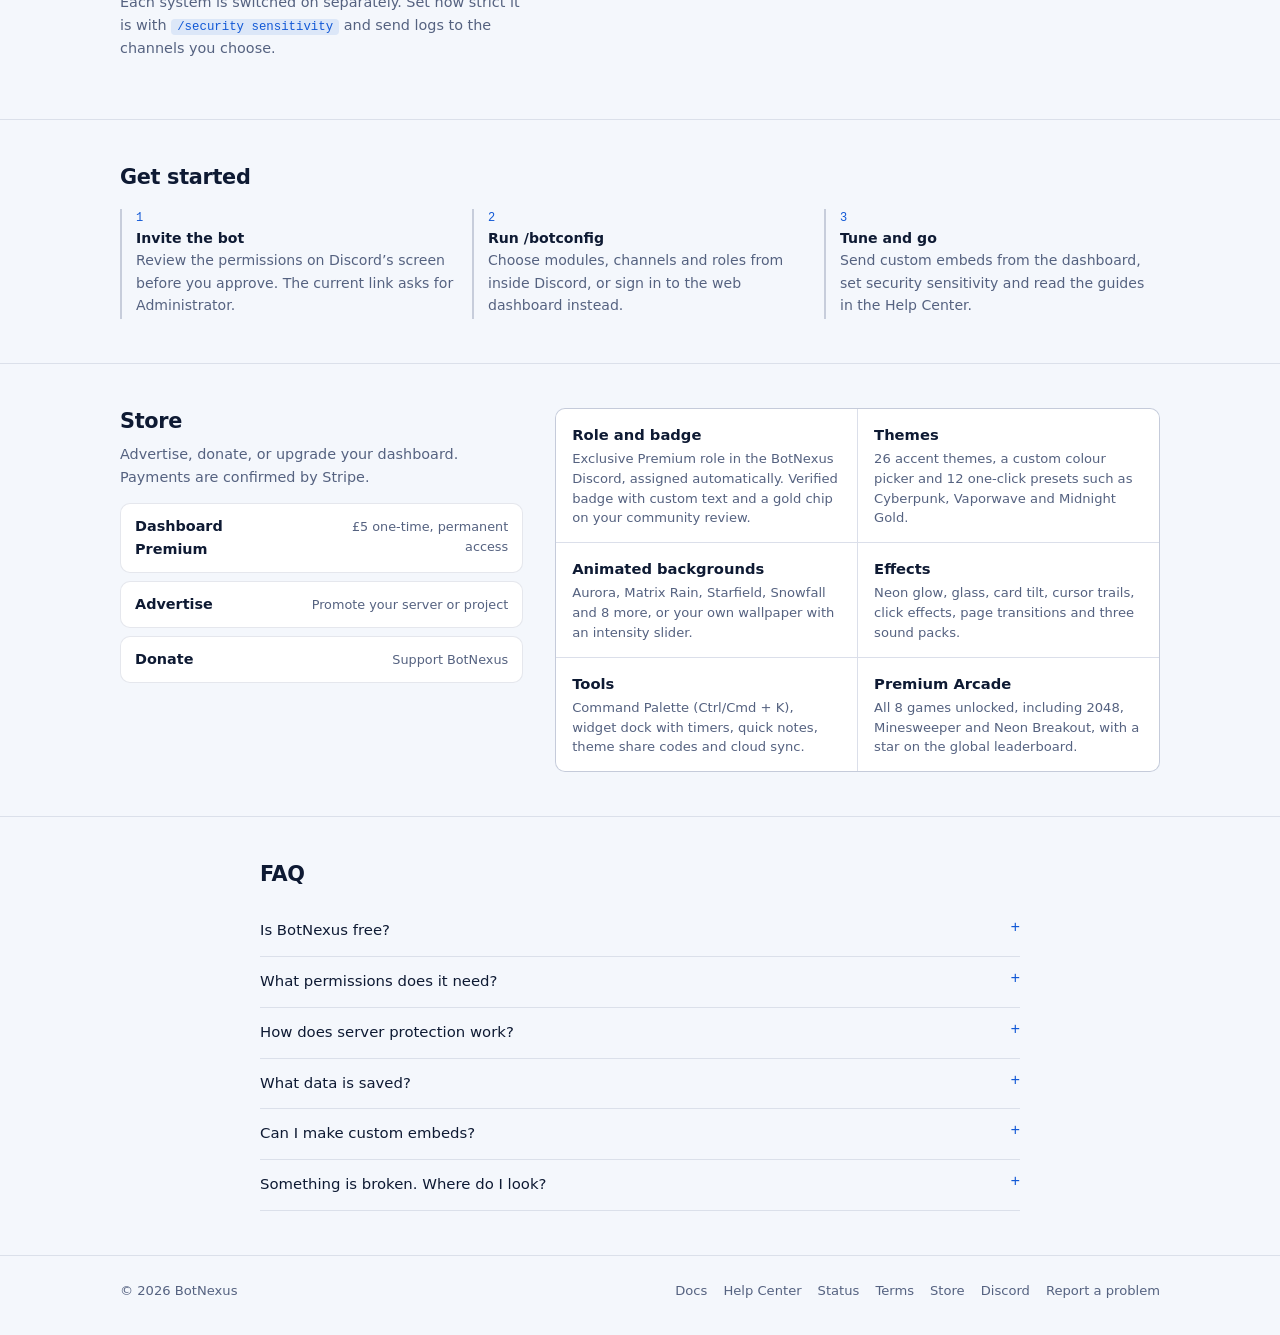
==== commit 182c0e8f: "Update index.html" ====
--- a/index.html
+++ b/index.html
@@ -203,6 +203,18 @@
 .moved .tb.rs{display:grid!important}
 #nt{display:block;width:100%;background:none;border:0;outline:0;resize:vertical;color:#fff;font:inherit;font-size:.9rem;padding:4px 0 12px}#nt::placeholder{color:var(--mu)}
 .gi{cursor:pointer}
+/* ===== v7: responsive fixes + extras ===== */
+.brand,.brand img{flex:none}.top{min-width:0}.clk{white-space:nowrap}
+.ls b{font-size:clamp(.82rem,4.4vw,1.12rem)}
+.acts .b{white-space:nowrap;padding:0 8px}
+.its{flex:1 1 100%;justify-content:space-between}#sw{flex:1 1 100%}.it{width:32px;height:32px}
+@media(max-width:400px){.top{gap:6px}.tb,.mb,.open .mb{width:30px;height:30px}.open .top{padding:0 6px 0 12px}.links i{width:48px;height:48px}.acts .b{font-size:.84rem}.rw{font-size:.84rem}.seg button{font-size:.76rem}}
+@media(max-width:340px){.clk{font-size:.66rem}.links{gap:12px 2px}.in{padding-left:12px;padding-right:12px}}
+@media(max-height:520px){.in{max-height:calc(100dvh - 64px)}}
+.isl.rm,.isl.rm *{transition:none!important;animation:none!important}
+.tdl{list-style:none;margin:0;padding:0 0 8px}.tdl li{display:flex;align-items:center;gap:10px;padding:8px 2px;font-size:.88rem;min-width:0}.tdl li span{min-width:0;overflow-wrap:anywhere}
+.tdl li.d span{text-decoration:line-through;opacity:.5}.tdl input{accent-color:var(--ac);width:18px;height:18px;flex:none}
+.tdl button{margin-left:auto;background:none;border:0;color:var(--mu);cursor:pointer;font-size:1.2rem;line-height:1;padding:0 4px}
 </style>
 </head>
 <body>
@@ -239,17 +251,18 @@
         </div>
         <div class="acts"><a class="b p" href="https://discord.com/oauth2/authorize?client_id=1522289525378908244&permissions=8&integration_type=0&scope=applications.commands+bot">Add to Discord</a><a class="b" href="https://botnexus.apps.bot-hosting.cloud/dashboard">Dashboard</a></div>
         <div class="gck"><span class="lb">Server check<em id="gapi">checking…</em></span>
-          <div class="fld"><svg viewBox="0 0 24 24" aria-hidden="true"><circle cx="11" cy="11" r="6.5"/><path d="M16 16l4 4"/></svg><input id="gid" type="search" placeholder="Server ID or server link" aria-label="Check whether BotNexus is in a server by ID" autocomplete="off" inputmode="numeric" enterkeyhint="search"><button class="b s" id="gb">Check</button></div>
+          <div class="fld"><svg viewBox="0 0 24 24" aria-hidden="true"><circle cx="11" cy="11" r="6.5"/><path d="M16 16l4 4"/></svg><input id="gid" type="search" placeholder="Server ID or link" aria-label="Check whether BotNexus is in a server by ID" autocomplete="off" inputmode="numeric" enterkeyhint="search"><button class="b s" id="gb">Check</button></div>
           <div id="gres" aria-live="polite"></div></div>
       </div>
       <div class="pane" data-p="tools" hidden>
         <div class="grp"><div class="rw"><span class="lb">Timer</span><b id="tm">00:00</b></div>
           <div class="rw"><span class="row"><button class="b s" data-m="5">5m</button><button class="b s" data-m="15">15m</button><button class="b s" data-m="25">25m</button><button class="b s" data-m="0">Stopwatch</button></span></div>
           <div class="rw"><span class="row"><button class="b s p" id="tg">Start</button><button class="b s" id="tr">Reset</button></span></div></div>
-        <div class="grp"><div class="rw"><span class="lb">Quick games</span><span class="row"><button class="b s" data-q="react">Reaction</button><button class="b s" data-q="tap">Tap speed</button></span></div>
+        <div class="grp"><div class="rw"><span class="lb">Quick games</span><span class="row"><button class="b s" data-q="react">Reaction</button><button class="b s" data-q="tap">Tap speed</button><button class="b s" data-q="dice">Dice</button><button class="b s" data-q="coin">Coin</button></span></div>
           <div class="qg" id="qg" hidden><button class="b" id="qb"></button><small id="qs"></small></div></div>
         <div class="grp"><span class="lb" style="display:block;padding-top:12px">Quick note</span><textarea id="nt" rows="3" placeholder="Jot something down. Saved on this device."></textarea></div>
-        <div class="grp"><div class="rw"><span>Invite link</span><button class="b s" id="cp">Copy</button></div><div class="rw"><span>Share this site</span><button class="b s" id="sh">Share</button></div></div>
+        <div class="grp"><span class="lb" style="display:block;padding-top:12px">To-do</span><div class="fld" style="margin:6px 0"><input id="tdi" placeholder="Add a task" aria-label="Add a task" enterkeyhint="done" maxlength="80"><button class="b s" id="tda">Add</button></div><ul class="tdl" id="tdl"></ul></div>
+        <div class="grp"><div class="rw"><span>Invite link</span><button class="b s" id="cp">Copy</button></div><div class="rw"><span>Copy live stats</span><button class="b s" id="cs">Copy</button></div><div class="rw"><span>Share this site</span><button class="b s" id="sh">Share</button></div></div>
       </div>
       <div class="pane" data-p="more" hidden>
         <div class="fld"><svg viewBox="0 0 24 24" aria-hidden="true"><circle cx="11" cy="11" r="6.5"/><path d="M16 16l4 4"/></svg><input id="sq" type="search" placeholder="Search this page" aria-label="Search this page" autocomplete="off" enterkeyhint="search"><span id="sc" aria-live="polite"></span><button class="b s ic" id="sp" aria-label="Previous match">↑</button><button class="b s ic" id="sn" aria-label="Next match">↓</button></div>
@@ -258,6 +271,9 @@
           <div class="rw"><span>Position</span><span class="row"><button class="b s" id="mv2">Move</button><button class="b s" id="rp">Reset</button></span></div>
           <div class="rw"><span>Dock</span><span class="row"><button class="b s" data-d="-1,0" aria-label="Top left">↖</button><button class="b s" data-d="1,0" aria-label="Top right">↗</button><button class="b s" data-d="-1,1" aria-label="Bottom left">↙</button><button class="b s" data-d="1,1" aria-label="Bottom right">↘</button></span></div>
           <div class="rw"><span>Dim page when open</span><button class="b s" id="dmb">Off</button></div>
+          <div class="rw"><span>Sounds</span><button class="b s" id="snb">Off</button></div>
+          <div class="rw"><span>Reduce motion</span><button class="b s" id="rmb">Off</button></div>
+          <div class="rw"><span>Back to top</span><button class="b s" id="bt">↑ Top</button></div>
         </div>
         <div class="grp">
           <div class="rw"><span>Appearance</span><button class="b s" id="th" aria-label="Toggle light or dark theme">Light / Dark</button></div>
@@ -381,8 +397,8 @@
 
 /* ---------- island ---------- */
 const isl=$("#isl"),mb=$("#mb");
-let pinned=store.get("bn_pin")==="1",full=false,drag=false,moved=false;
-function open(v){if(!v&&(pinned||full||drag||moved))return;isl.classList.toggle("open",v);mb.setAttribute("aria-expanded",v);if(!v&&isl.classList.contains("game"))endGame()}
+let pinned=store.get("bn_pin")==="1",full=false,drag=false,moved=false,snd=false,AC;
+function open(v){if(!v&&(pinned||full||drag||moved))return;if(isl.classList.contains("open")!==v)blip(v?720:500);isl.classList.toggle("open",v);mb.setAttribute("aria-expanded",v);if(!v&&isl.classList.contains("game"))endGame()}
 const pinB=$("#pin"),fsB=$("#fs");
 function setPin(v){pinned=v;store.set("bn_pin",v?"1":"0");pinB.classList.toggle("on",v);pinB.setAttribute("aria-pressed",v);pinB.title=v?"Unpin":"Keep open";if(v)open(true);persist()}
 function setFull(v){if(v&&drag)setDrag(false);full=v;isl.classList.toggle("full",v);fsB.setAttribute("aria-pressed",v);fsB.title=v?"Exit full screen":"Full screen";document.documentElement.style.overflow=v?"hidden":"";if(v)open(true);persist()}
@@ -393,7 +409,7 @@
 function tab(t){document.querySelectorAll(".seg button").forEach(b=>b.classList.toggle("on",b.dataset.t===t));document.querySelectorAll(".pane").forEach(p=>p.hidden=p.dataset.p!==t)}
 document.querySelectorAll(".seg button").forEach(b=>b.onclick=()=>tab(b.dataset.t));
 const hover=matchMedia("(hover:hover)").matches;let auto=0;
-if(hover){isl.onpointerenter=()=>{auto=0;open(true)};isl.onpointerleave=()=>{if(!isl.classList.contains("game")&&!["sq","acc","gid","nt"].includes(document.activeElement.id))open(false)}}
+if(hover){isl.onpointerenter=()=>{auto=0;open(true)};isl.onpointerleave=()=>{if(!isl.classList.contains("game")&&!["sq","acc","gid","nt","tdi"].includes(document.activeElement.id))open(false)}}
 addEventListener("pointerdown",e=>{if(!isl.contains(e.target)&&isl.classList.contains("open"))open(false)});
 isl.addEventListener("click",e=>{if(e.target.closest(".links a")){if(full)setFull(false);open(false)}});
 addEventListener("keydown",e=>{if(e.key==="Escape"&&isl.classList.contains("open")){if(full)setFull(false);else closeAll()}});
@@ -430,7 +446,7 @@
 const BASES=["https://botnexus.apps.bot-hosting.cloud","http://195.123.189.186:2728"];
 const USE_RELAYS_FOR_STATS=true;
 const RELAYS=[u=>"https://api.allorigins.win/raw?url="+encodeURIComponent(u),u=>"https://corsproxy.io/?url="+encodeURIComponent(u)];
-let was=null,hit=0,pc=0,SD=null,SAT=0,online=false;
+let was=null,LAT=0,hit=0,pc=0,SD=null,SAT=0,online=false;
 const API_FAIL=[];let warned=false;
 async function jt(u,ms){const c=new AbortController(),t=setTimeout(()=>c.abort(),ms);try{const r=await fetch(u,{cache:"no-store",credentials:"omit",referrerPolicy:"no-referrer",signal:c.signal});if(!r.ok&&r.status!==404)throw 0;const d=await r.json();if(!r.ok&&!(d&&d.found===false))throw 0;return d}finally{clearTimeout(t)}}
 async function pull(path,ok,relay){
@@ -440,7 +456,7 @@
  for(const i of order){try{const d=await jt(urls[i],7000);if(ok(d)){hit=i;return d}}catch(e){API_FAIL.push(urls[i])}}
  return null}
 const nf=n=>n==null?"–":Number(n).toLocaleString(),num=v=>Number.isFinite(+v)&&v!==null&&v!==""?+v:null;
-function durS(s){s=Math.max(0,Math.floor(s));const d=s/86400|0,h=s%86400/3600|0,m=s%3600/60|0;return d?d+"d "+h+"h":h?h+"h "+m+"m":m+"m "+s%60+"s"}
+function durS(s){s=Math.max(0,Math.floor(s));const d=s/86400|0,h=s%86400/3600|0,m=s%3600/60|0;return d?d+"d "+h+"h":h?h+"h "+m+"m":m+"m"+(innerWidth<400?"":" "+s%60+"s")}
 function dur(s){s=Math.max(0,Math.floor(s));const d=s/86400|0,h=s%86400/3600|0,m=s%3600/60|0;return(d?d+"d ":"")+(d||h?h+"h ":"")+m+"m "+s%60+"s"}
 function paintStats(){
  const d=SD,box=$("#stats");if(!d){box.classList.add("stale");return}
@@ -450,11 +466,12 @@
  $("#s_s").textContent=online?(d.ready===false?"Starting":"Online"):"Offline";
  $("#s_n").textContent=online?"updated "+new Date(SAT).toLocaleTimeString([],{hour:"2-digit",minute:"2-digit"}):(SAT?"last seen "+new Date(SAT).toLocaleString([],{day:"numeric",month:"short",hour:"2-digit",minute:"2-digit"}):"no data");
  $("#i_g").textContent=nf(d.guilds);$("#i_u").textContent=nf(d.users);$("#i_t").textContent=d.uptimeSeconds==null?"–":durS(d.uptimeSeconds+(online?(Date.now()-SAT)/1000:0));
- const ga=$("#gapi");ga.textContent=online?"API online":"API offline";ga.className=online?"":"off";
+ const ga=$("#gapi");ga.textContent=online?"API online"+(LAT?" · "+LAT+" ms":""):"API offline";ga.className=online?"":"off";
  box.classList.toggle("stale",!online)}
 async function stats(){
  if(hit>=BASES.length&&++pc%5===0)hit=0; /* periodically retry the direct API */
- let x=await pull("/api/stats",v=>v&&typeof v==="object"&&Number.isFinite(+v.guilds),true),d=null;
+ const lt0=performance.now();let x=await pull("/api/stats",v=>v&&typeof v==="object"&&Number.isFinite(+v.guilds),true),d=null;
+ if(x)LAT=Math.round(performance.now()-lt0);
  if(x)d={guilds:num(x.guilds),users:num(x.users),uptimeSeconds:num(x.uptimeSeconds),ready:x.ready!==false};
  else{const g=await pull("/api/guilds",Array.isArray);if(g)d={guilds:g.length,users:SD&&SD.users,uptimeSeconds:SD&&SD.uptimeSeconds,ready:true}}
  if(d){if(was===false)toast("BotNexus is back online");was=true;SD=d;SAT=Date.now();online=true;store.set("bn_stats",JSON.stringify({d,at:SAT}))}
@@ -516,7 +533,7 @@
 function resetPos(){pos={dx:0,dy:0};applyPos();persist();setTimeout(()=>{if(!isl.matches(":hover"))open(false)},900)}
 const SZ=44;let hot=false;
 function snap(){const near=Math.abs(pos.dx)<SZ&&Math.abs(pos.dy)<SZ;if(near){pos.dx=0;pos.dy=0}else if(Math.abs(pos.dx)<SZ/2)pos.dx=0;
- if(near!==hot){hot=near;$("#sg").classList.toggle("hot",near);if(near&&navigator.vibrate)navigator.vibrate(8)}}
+ if(near!==hot){hot=near;$("#sg").classList.toggle("hot",near);if(near){blip(880);navigator.vibrate&&navigator.vibrate(8)}}}
 function applyPos(){isl.style.setProperty("--dx",pos.dx+"px");isl.style.setProperty("--dy",pos.dy+"px");moved=pos.dx!==0||pos.dy!==0;isl.classList.toggle("moved",moved);mb.title=moved?"Reset position & close":"Menu";if(moved)open(true)}
 function clampPos(){if(full)return;const r=isl.getBoundingClientRect(),m=6;
  if(r.left<m)pos.dx+=m-r.left;else if(r.right>innerWidth-m)pos.dx-=r.right-(innerWidth-m);
@@ -559,6 +576,25 @@
  t:()=>{const i=(THEMES.findIndex(x=>x[0]===curIt)+1)%THEMES.length;setIt(THEMES[i][0]);toast("Style: "+THEMES[i][2])},"?":()=>toast("I open · P pin · F full · M move · R reset · T style · D dim",5000)}[k];
  if(a){e.preventDefault();a()}});
 
+/* ---------- v7 extras: ticker, sounds, motion, to-do, stats copy ---------- */
+const bs=document.querySelector(".brand span");let ti=0;
+setInterval(()=>{if(isl.classList.contains("open")||isl.classList.contains("tm")||document.hidden){bs.textContent="BotNexus";return}if(!SD)return;
+ const L=["BotNexus",nf(SD.guilds)+" servers",nf(SD.users)+" users"];ti=(ti+1)%3;bs.textContent=L[ti];bs.animate([{opacity:0,transform:"translateY(5px)"},{opacity:1,transform:"none"}],{duration:380})},4000);
+function blip(f){if(!snd)return;try{AC=AC||new(window.AudioContext||window.webkitAudioContext)();const o=AC.createOscillator(),g=AC.createGain();o.frequency.value=f;g.gain.value=.04;o.connect(g);g.connect(AC.destination);o.start();g.gain.exponentialRampToValueAtTime(.0001,AC.currentTime+.12);o.stop(AC.currentTime+.13)}catch(e){}}
+snd=store.get("bn_snd")==="1";$("#snb").textContent=snd?"On":"Off";
+$("#snb").onclick=()=>{snd=!snd;store.set("bn_snd",snd?"1":"0");$("#snb").textContent=snd?"On":"Off";blip(660)};
+let rmo=false;function setRm(v){rmo=v;store.set("bn_rm",v?"1":"0");isl.classList.toggle("rm",v);$("#rmb").textContent=v?"On":"Off"}
+$("#rmb").onclick=()=>setRm(!rmo);setRm(store.get("bn_rm")==="1"||(!store.get("bn_rm")&&matchMedia("(prefers-reduced-motion:reduce)").matches));
+$("#bt").onclick=()=>{scrollTo({top:0,behavior:rmo?"auto":"smooth"});if(full)setFull(false)};
+let td=[];try{td=JSON.parse(store.get("bn_td")||"[]")}catch(e){}
+function tdr(){const u=$("#tdl");u.textContent="";td.forEach((t,i)=>{const l=document.createElement("li"),c=document.createElement("input"),sp=document.createElement("span"),x=document.createElement("button");
+ c.type="checkbox";c.checked=!!t.d;c.setAttribute("aria-label","Done");sp.textContent=t.t;x.textContent="×";x.setAttribute("aria-label","Delete task");l.className=t.d?"d":"";
+ c.onchange=()=>{t.d=c.checked;tds()};x.onclick=()=>{td.splice(i,1);tds()};l.append(c,sp,x);u.append(l)})}
+function tds(){store.set("bn_td",JSON.stringify(td));tdr()}
+function tda(){const v=$("#tdi").value.trim().slice(0,80);if(v&&td.length<30){td.push({t:v,d:0});$("#tdi").value="";tds()}}
+$("#tda").onclick=tda;$("#tdi").addEventListener("keydown",e=>{if(e.key==="Enter")tda()});tdr();
+$("#cs").onclick=async()=>{const t=SD?"BotNexus is in "+nf(SD.guilds)+" servers with "+nf(SD.users)+" users.":"BotNexus";try{await navigator.clipboard.writeText(t);toast("Stats copied")}catch(e){toast("Copy failed")}};
+
 /* ---------- tools: timer (live in the pill), quick games, share ---------- */
 (()=>{
  let tgt=0,acc=0,t0=0,on=false;const tg=$("#tg");
@@ -571,6 +607,7 @@
  $("#tr").onclick=()=>{acc=0;on=false;tg.textContent="Start";show()};setInterval(show,250);show();
  const qb=$("#qb"),qs=$("#qs");let qt,k="";
  function run(){clearTimeout(qt);qb.className="b";qs.textContent="";
+  if(k==="dice"||k==="coin"){qb.textContent=k==="dice"?"🎲 "+(1+Math.random()*6|0):(Math.random()<.5?"🪙 Heads":"🪙 Tails");qs.textContent="tap to roll again";qb.onclick=run;return}
   if(k==="react"){let ready=0,t=0;qb.textContent="Wait for it…";qb.onclick=()=>{if(!ready){clearTimeout(qt);qb.textContent="Too soon. Tap to retry";qb.onclick=run;return}
     const ms=Math.round(performance.now()-t),best=Math.min(+store.get("bn_rt")||9e9,ms);store.set("bn_rt",best);qb.className="b";qb.textContent=ms+" ms. Again?";qs.textContent="best "+best+" ms";qb.onclick=run};
    qt=setTimeout(()=>{ready=1;t=performance.now();qb.className="b p";qb.textContent="TAP!"},1500+Math.random()*2500)}
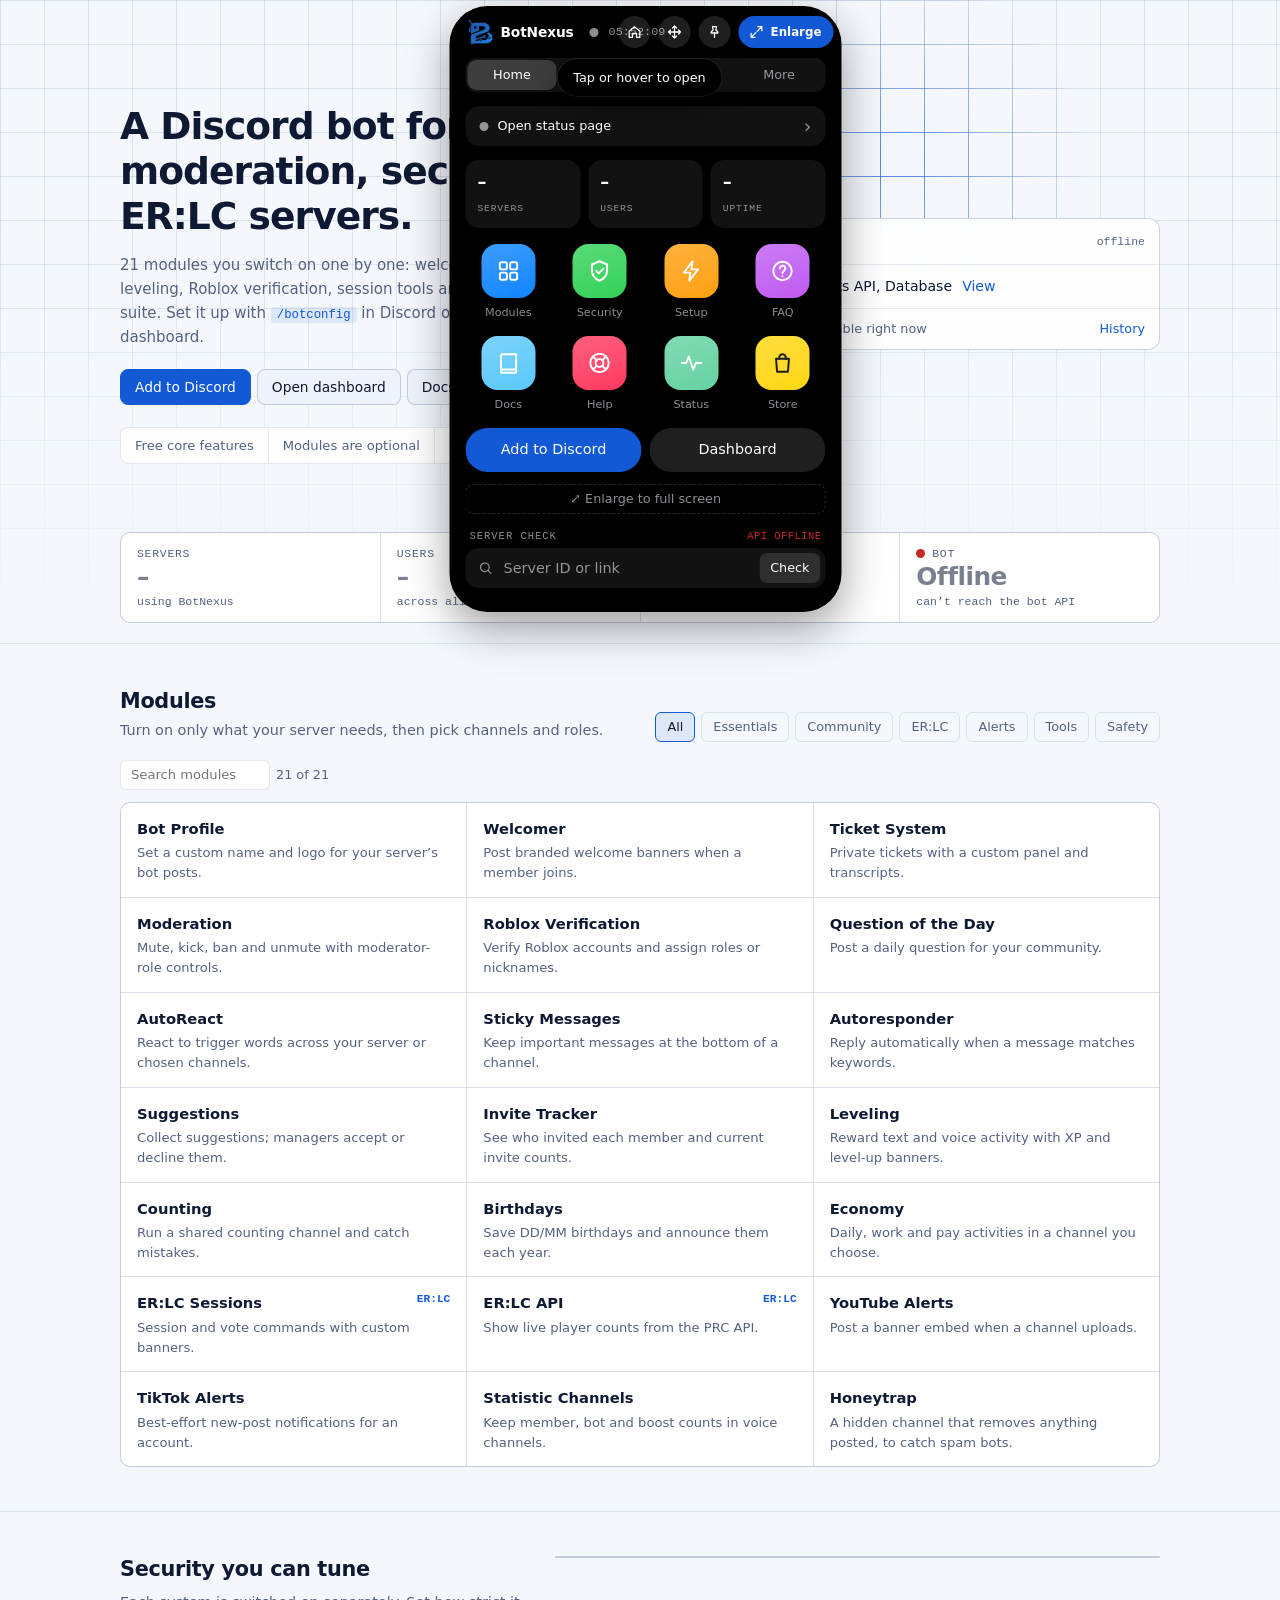
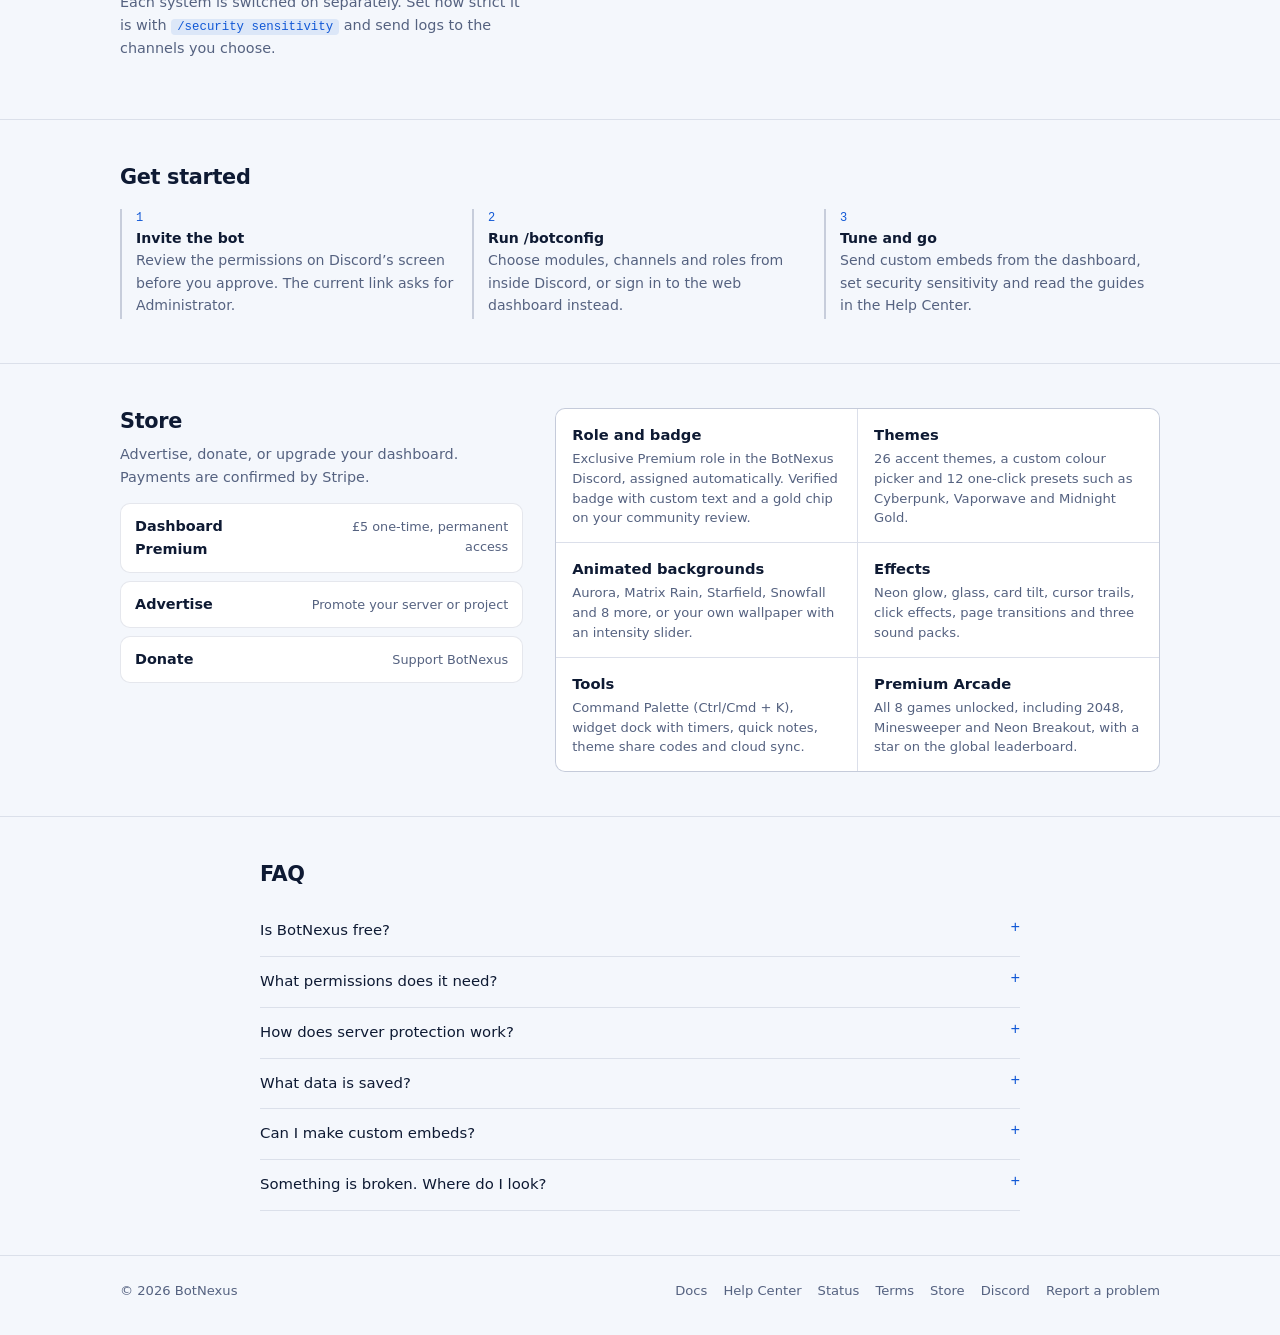
==== commit f7464e64: "Update index.html" ====
--- a/index.html
+++ b/index.html
@@ -215,6 +215,18 @@
 .tdl{list-style:none;margin:0;padding:0 0 8px}.tdl li{display:flex;align-items:center;gap:10px;padding:8px 2px;font-size:.88rem;min-width:0}.tdl li span{min-width:0;overflow-wrap:anywhere}
 .tdl li.d span{text-decoration:line-through;opacity:.5}.tdl input{accent-color:var(--ac);width:18px;height:18px;flex:none}
 .tdl button{margin-left:auto;background:none;border:0;color:var(--mu);cursor:pointer;font-size:1.2rem;line-height:1;padding:0 4px}
+/* ===== v8: enlarge affordance, labs ===== */
+.fs .fl{display:none}
+.fs.nudge{width:auto;padding:0 12px 0 10px;gap:6px;grid-auto-flow:column;border-radius:999px;background:var(--ac);color:var(--acf);animation:fp 2s ease-in-out infinite}.fs.nudge .fl{display:inline;font:600 .74rem var(--f)}
+@keyframes fp{0%,100%{transform:scale(1)}50%{transform:scale(1.07)}}
+@media(max-width:400px){.fs.nudge{width:30px;padding:0}.fs.nudge .fl{display:none}}
+.fsrow{width:100%;height:36px;justify-content:center;margin:-4px 0 14px;background:none!important;color:var(--mu)!important;border:1px dashed var(--ln2)!important}.full .fsrow{display:none}
+.isl::after{content:"";position:absolute;left:0;bottom:0;height:2px;width:calc(var(--pg,0)*100%);background:var(--ac);opacity:.9;transition:width .15s;pointer-events:none}
+.bz[hidden],.rw[hidden]{display:none}.bz{display:grid;place-items:center;height:120px;position:relative}
+.bz i{width:44px;height:44px;border-radius:50%;background:var(--ac);opacity:.85;transition:transform 4s ease-in-out}
+.bz[data-p="0"] i,.bz[data-p="1"] i{transform:scale(2.2)}.bz[data-p="2"] i,.bz[data-p="3"] i{transform:scale(1)}
+.bz span{position:absolute;bottom:0;font-size:.8rem;color:var(--mu)}
+#pwc{font:500 .8rem var(--m);word-break:break-all;user-select:all}#spk{flex:none}
 </style>
 </head>
 <body>
@@ -230,12 +242,12 @@
     <button class="tb rs" id="rs" aria-label="Reset position" title="Reset position"><svg viewBox="0 0 24 24" aria-hidden="true"><path d="M4 11l8-7 8 7v9h-5v-6H9v6H4z"/></svg></button>
     <button class="tb mv" id="mv" aria-pressed="false" aria-label="Move island" title="Drag mode"><svg viewBox="0 0 24 24" aria-hidden="true"><path d="M12 3v18M3 12h18M12 3l-3 3M12 3l3 3M12 21l-3-3M12 21l3-3M3 12l3-3M3 12l3 3M21 12l-3-3M21 12l-3 3"/></svg></button>
     <button class="tb" id="pin" aria-pressed="false" aria-label="Keep open" title="Keep open"><svg viewBox="0 0 24 24" aria-hidden="true"><path d="M9 4h6l-1 5 3 3v1.5H7V12l3-3z"/><path d="M12 13.5V20"/></svg></button>
-    <button class="tb fs" id="fs" aria-pressed="false" aria-label="Full screen" title="Full screen"><svg class="ex" viewBox="0 0 24 24" aria-hidden="true"><path d="M14 4h6v6M10 20H4v-6M20 4l-7 7M4 20l7-7"/></svg><svg class="co" viewBox="0 0 24 24" aria-hidden="true"><path d="M20 10h-6V4M4 14h6v6M14 10l7-7M10 14l-7 7"/></svg></button>
+    <button class="tb fs" id="fs" aria-pressed="false" aria-label="Full screen" title="Full screen"><svg class="ex" viewBox="0 0 24 24" aria-hidden="true"><path d="M14 4h6v6M10 20H4v-6M20 4l-7 7M4 20l7-7"/></svg><svg class="co" viewBox="0 0 24 24" aria-hidden="true"><path d="M20 10h-6V4M4 14h6v6M14 10l7-7M10 14l-7 7"/></svg><span class="fl">Enlarge</span></button>
     <button class="mb" id="mb" aria-expanded="false" aria-controls="pn" aria-label="Menu"><span></span><span></span></button>
   </div>
   <div class="panel" id="pn"><div><div class="in">
     <div class="menu">
-      <div class="seg" role="tablist"><button class="on" data-t="home" role="tab">Home</button><button data-t="tools" role="tab">Tools</button><button data-t="more" role="tab">More</button></div>
+      <div class="seg" role="tablist"><button class="on" data-t="home" role="tab">Home</button><button data-t="tools" role="tab">Tools</button><button data-t="labs" role="tab">Labs</button><button data-t="more" role="tab">More</button></div>
       <div class="pane" data-p="home">
         <a class="stl" href="https://botnexus.instatus.com/"><span class="dot" id="sdot2"></span><span id="stxt">Checking status…</span></a>
         <div class="ls"><div><b id="i_g">–</b><span>Servers</span></div><div><b id="i_u">–</b><span>Users</span></div><div><b id="i_t">–</b><span>Uptime</span></div></div>
@@ -250,6 +262,7 @@
           <a href="https://botnexus.apps.bot-hosting.cloud/store" style="--c:#ffd60a;--g:#1c1c1e"><i><svg viewBox="0 0 24 24" aria-hidden="true"><path d="M6 8h12l-1 12H7z"/><path d="M9 8V7a3 3 0 016 0v1"/></svg></i>Store</a>
         </div>
         <div class="acts"><a class="b p" href="https://discord.com/oauth2/authorize?client_id=1522289525378908244&permissions=8&integration_type=0&scope=applications.commands+bot">Add to Discord</a><a class="b" href="https://botnexus.apps.bot-hosting.cloud/dashboard">Dashboard</a></div>
+        <button class="b s fsrow" id="fs2">⤢ Enlarge to full screen</button>
         <div class="gck"><span class="lb">Server check<em id="gapi">checking…</em></span>
           <div class="fld"><svg viewBox="0 0 24 24" aria-hidden="true"><circle cx="11" cy="11" r="6.5"/><path d="M16 16l4 4"/></svg><input id="gid" type="search" placeholder="Server ID or link" aria-label="Check whether BotNexus is in a server by ID" autocomplete="off" inputmode="numeric" enterkeyhint="search"><button class="b s" id="gb">Check</button></div>
           <div id="gres" aria-live="polite"></div></div>
@@ -264,6 +277,13 @@
         <div class="grp"><span class="lb" style="display:block;padding-top:12px">To-do</span><div class="fld" style="margin:6px 0"><input id="tdi" placeholder="Add a task" aria-label="Add a task" enterkeyhint="done" maxlength="80"><button class="b s" id="tda">Add</button></div><ul class="tdl" id="tdl"></ul></div>
         <div class="grp"><div class="rw"><span>Invite link</span><button class="b s" id="cp">Copy</button></div><div class="rw"><span>Copy live stats</span><button class="b s" id="cs">Copy</button></div><div class="rw"><span>Share this site</span><button class="b s" id="sh">Share</button></div></div>
       </div>
+      <div class="pane" data-p="labs" hidden>
+        <div class="grp"><div class="rw"><span class="lb">Weather</span><button class="b s" id="wx">Get weather</button></div><div class="rw" id="wxo" hidden></div></div>
+        <div class="grp"><span class="lb" style="display:block;padding-top:12px">World clocks</span><div id="wc"></div></div>
+        <div class="grp"><div class="rw"><span class="lb">Breathe</span><button class="b s" id="br">Start</button></div><div class="bz" id="bz" hidden><i></i><span id="bt2">Breathe in</span></div></div>
+        <div class="grp"><div class="rw"><span>Password</span><button class="b s" id="pw">Generate</button></div><div class="rw" id="pwo" hidden><code id="pwc"></code></div><div class="rw"><span>Colour picker</span><button class="b s" id="ep">Pick</button></div></div>
+        <div class="grp"><span class="lb" style="display:block;padding-top:12px">Your device</span><div class="rw"><span>Battery</span><b id="dbt">–</b></div><div class="rw"><span>Network</span><b id="dnw">–</b></div><div class="rw"><span>Screen</span><b id="dsc">–</b></div><div class="rw"><span>API ping</span><svg id="spk" viewBox="0 0 100 24" width="100" height="24" aria-label="API ping history"><polyline fill="none" stroke="var(--ac)" stroke-width="1.6" stroke-linejoin="round" points=""/></svg></div></div>
+      </div>
       <div class="pane" data-p="more" hidden>
         <div class="fld"><svg viewBox="0 0 24 24" aria-hidden="true"><circle cx="11" cy="11" r="6.5"/><path d="M16 16l4 4"/></svg><input id="sq" type="search" placeholder="Search this page" aria-label="Search this page" autocomplete="off" enterkeyhint="search"><span id="sc" aria-live="polite"></span><button class="b s ic" id="sp" aria-label="Previous match">↑</button><button class="b s ic" id="sn" aria-label="Next match">↓</button></div>
         <div class="grp">
@@ -274,6 +294,8 @@
           <div class="rw"><span>Sounds</span><button class="b s" id="snb">Off</button></div>
           <div class="rw"><span>Reduce motion</span><button class="b s" id="rmb">Off</button></div>
           <div class="rw"><span>Back to top</span><button class="b s" id="bt">↑ Top</button></div>
+          <div class="rw"><span>Browser full screen</span><button class="b s" id="bf">Enter</button></div>
+          <div class="rw"><span>Text size</span><span class="row"><button class="b s" id="tsm" aria-label="Smaller text">A−</button><b id="tsv">100%</b><button class="b s" id="tsp" aria-label="Larger text">A+</button></span></div>
         </div>
         <div class="grp">
           <div class="rw"><span>Appearance</span><button class="b s" id="th" aria-label="Toggle light or dark theme">Light / Dark</button></div>
@@ -401,7 +423,7 @@
 function open(v){if(!v&&(pinned||full||drag||moved))return;if(isl.classList.contains("open")!==v)blip(v?720:500);isl.classList.toggle("open",v);mb.setAttribute("aria-expanded",v);if(!v&&isl.classList.contains("game"))endGame()}
 const pinB=$("#pin"),fsB=$("#fs");
 function setPin(v){pinned=v;store.set("bn_pin",v?"1":"0");pinB.classList.toggle("on",v);pinB.setAttribute("aria-pressed",v);pinB.title=v?"Unpin":"Keep open";if(v)open(true);persist()}
-function setFull(v){if(v&&drag)setDrag(false);full=v;isl.classList.toggle("full",v);fsB.setAttribute("aria-pressed",v);fsB.title=v?"Exit full screen":"Full screen";document.documentElement.style.overflow=v?"hidden":"";if(v)open(true);persist()}
+function setFull(v){if(v&&drag)setDrag(false);if(v){store.set("bn_fsd","1");fsB.classList.remove("nudge")}full=v;isl.classList.toggle("full",v);fsB.setAttribute("aria-pressed",v);fsB.title=v?"Exit full screen":"Full screen";document.documentElement.style.overflow=v?"hidden":"";if(v)open(true);persist()}
 function closeAll(){setDrag(false);if(full)setFull(false);setPin(false);if(moved)resetPos();open(false)}
 mb.onclick=()=>isl.classList.contains("open")?closeAll():open(true);
 pinB.onclick=()=>setPin(!pinned);fsB.onclick=()=>setFull(!full);
@@ -471,7 +493,7 @@
 async function stats(){
  if(hit>=BASES.length&&++pc%5===0)hit=0; /* periodically retry the direct API */
  const lt0=performance.now();let x=await pull("/api/stats",v=>v&&typeof v==="object"&&Number.isFinite(+v.guilds),true),d=null;
- if(x)LAT=Math.round(performance.now()-lt0);
+ if(x){LAT=Math.round(performance.now()-lt0);LH.push(LAT);if(LH.length>24)LH.shift();spk()}
  if(x)d={guilds:num(x.guilds),users:num(x.users),uptimeSeconds:num(x.uptimeSeconds),ready:x.ready!==false};
  else{const g=await pull("/api/guilds",Array.isArray);if(g)d={guilds:g.length,users:SD&&SD.users,uptimeSeconds:SD&&SD.uptimeSeconds,ready:true}}
  if(d){if(was===false)toast("BotNexus is back online");was=true;SD=d;SAT=Date.now();online=true;store.set("bn_stats",JSON.stringify({d,at:SAT}))}
@@ -575,6 +597,29 @@
  const k=e.key.toLowerCase(),a={i:()=>isl.classList.contains("open")?closeAll():open(true),p:()=>{setPin(!pinned);toast(pinned?"Pinned open":"Unpinned")},f:()=>setFull(!full),m:()=>{setDrag(!drag);toast(drag?"Drag mode on. Drag the top bar":"Drag mode off")},r:()=>{resetPos();toast("Position reset")},d:()=>{setDim(!dim);toast(dim?"Page dimmed":"Dim off")},
  t:()=>{const i=(THEMES.findIndex(x=>x[0]===curIt)+1)%THEMES.length;setIt(THEMES[i][0]);toast("Style: "+THEMES[i][2])},"?":()=>toast("I open · P pin · F full · M move · R reset · T style · D dim",5000)}[k];
  if(a){e.preventDefault();a()}});
+
+/* ---------- v8: enlarge hints + labs ---------- */
+const fs2=$("#fs2");fs2.onclick=()=>setFull(true);
+if(!store.get("bn_fsd"))fsB.classList.add("nudge");
+let tip=1;isl.addEventListener("transitionend",e=>{if(e.propertyName==="width"&&tip&&isl.classList.contains("open")&&!full&&!store.get("bn_fsd")){tip=0;toast("Tip: tap ⤢ or press F to enlarge to full screen",4200)}});
+addEventListener("scroll",()=>{const h=document.documentElement;isl.style.setProperty("--pg",(scrollY/Math.max(1,h.scrollHeight-innerHeight)).toFixed(3))},{passive:true});
+$("#wx").onclick=()=>{const o=$("#wxo");o.hidden=false;o.textContent="Locating…";if(!navigator.geolocation){o.textContent="Location unavailable";return}
+ navigator.geolocation.getCurrentPosition(async g=>{try{const r=await(await fetch("https://api.open-meteo.com/v1/forecast?latitude="+g.coords.latitude.toFixed(2)+"&longitude="+g.coords.longitude.toFixed(2)+"&current=temperature_2m,weather_code,wind_speed_10m",{referrerPolicy:"no-referrer",credentials:"omit"})).json(),c=r.current,w=c.weather_code,ic=w===0?"☀️":w<4?"⛅":w<50?"🌫️":w<70?"🌧️":w<80?"❄️":w<100?"⛈️":"🌡️";o.textContent=ic+" "+Math.round(c.temperature_2m)+"°C · wind "+Math.round(c.wind_speed_10m)+" km/h"}catch(e){o.textContent="Couldn’t load weather"}},()=>{o.textContent="Location permission denied"},{timeout:8000})};
+const WZ=[["UTC","UTC"],["London","Europe/London"],["New York","America/New_York"],["Tokyo","Asia/Tokyo"]];
+function wcr(){$("#wc").innerHTML=WZ.map(z=>'<div class="rw"><span>'+z[0]+'</span><b>'+new Date().toLocaleTimeString([],{timeZone:z[1],hour:"2-digit",minute:"2-digit"})+'</b></div>').join("")}
+wcr();setInterval(()=>{if(!document.hidden)wcr()},15000);
+let bk=0,bint;
+$("#br").onclick=()=>{bk=!bk;$("#br").textContent=bk?"Stop":"Start";$("#bz").hidden=!bk;clearInterval(bint);if(bk){let i=0;const P=["Breathe in","Hold","Breathe out","Hold"],st=()=>{$("#bt2").textContent=P[i%4];$("#bz").dataset.p=i%4;i++};st();bint=setInterval(st,4000)}};
+$("#pw").onclick=async()=>{const C="ABCDEFGHJKLMNPQRSTUVWXYZabcdefghijkmnopqrstuvwxyz23456789!@#$%&*?",p=[...crypto.getRandomValues(new Uint32Array(16))].map(n=>C[n%C.length]).join("");$("#pwo").hidden=false;$("#pwc").textContent=p;try{await navigator.clipboard.writeText(p);toast("Password copied")}catch(e){}};
+$("#ep").onclick=async()=>{if(!window.EyeDropper){toast("Colour picker isn’t supported in this browser");return}try{const r=await new EyeDropper().open();await navigator.clipboard.writeText(r.sRGBHex);toast("Copied "+r.sRGBHex)}catch(e){}};
+function dev(){$("#dsc").textContent=innerWidth+"×"+innerHeight;$("#dnw").textContent=navigator.onLine?"Online":"Offline"}
+dev();addEventListener("resize",dev);addEventListener("online",dev);addEventListener("offline",dev);
+if(navigator.getBattery)navigator.getBattery().then(b=>{const u=()=>$("#dbt").textContent=Math.round(b.level*100)+"%"+(b.charging?" ⚡":"");u();b.onlevelchange=b.onchargingchange=u}).catch(()=>{});else $("#dbt").textContent="n/a";
+const LH=[];function spk(){if(LH.length<2)return;const m=Math.max(...LH,1);$("#spk polyline").setAttribute("points",LH.map((v,i)=>(i/(LH.length-1)*100).toFixed(1)+","+(22-v/m*20).toFixed(1)).join(" "))}
+$("#bf").onclick=()=>{document.fullscreenElement?document.exitFullscreen():(document.documentElement.requestFullscreen?document.documentElement.requestFullscreen().catch(()=>toast("Full screen was blocked")):toast("Not supported on this browser"))};
+document.addEventListener("fullscreenchange",()=>$("#bf").textContent=document.fullscreenElement?"Exit":"Enter");
+let tsz=+store.get("bn_ts")||100;function setTs(v){tsz=Math.min(130,Math.max(85,v));store.set("bn_ts",tsz);document.documentElement.style.fontSize=tsz+"%";$("#tsv").textContent=tsz+"%"}
+$("#tsm").onclick=()=>setTs(tsz-5);$("#tsp").onclick=()=>setTs(tsz+5);if(tsz!==100)setTs(tsz);
 
 /* ---------- v7 extras: ticker, sounds, motion, to-do, stats copy ---------- */
 const bs=document.querySelector(".brand span");let ti=0;
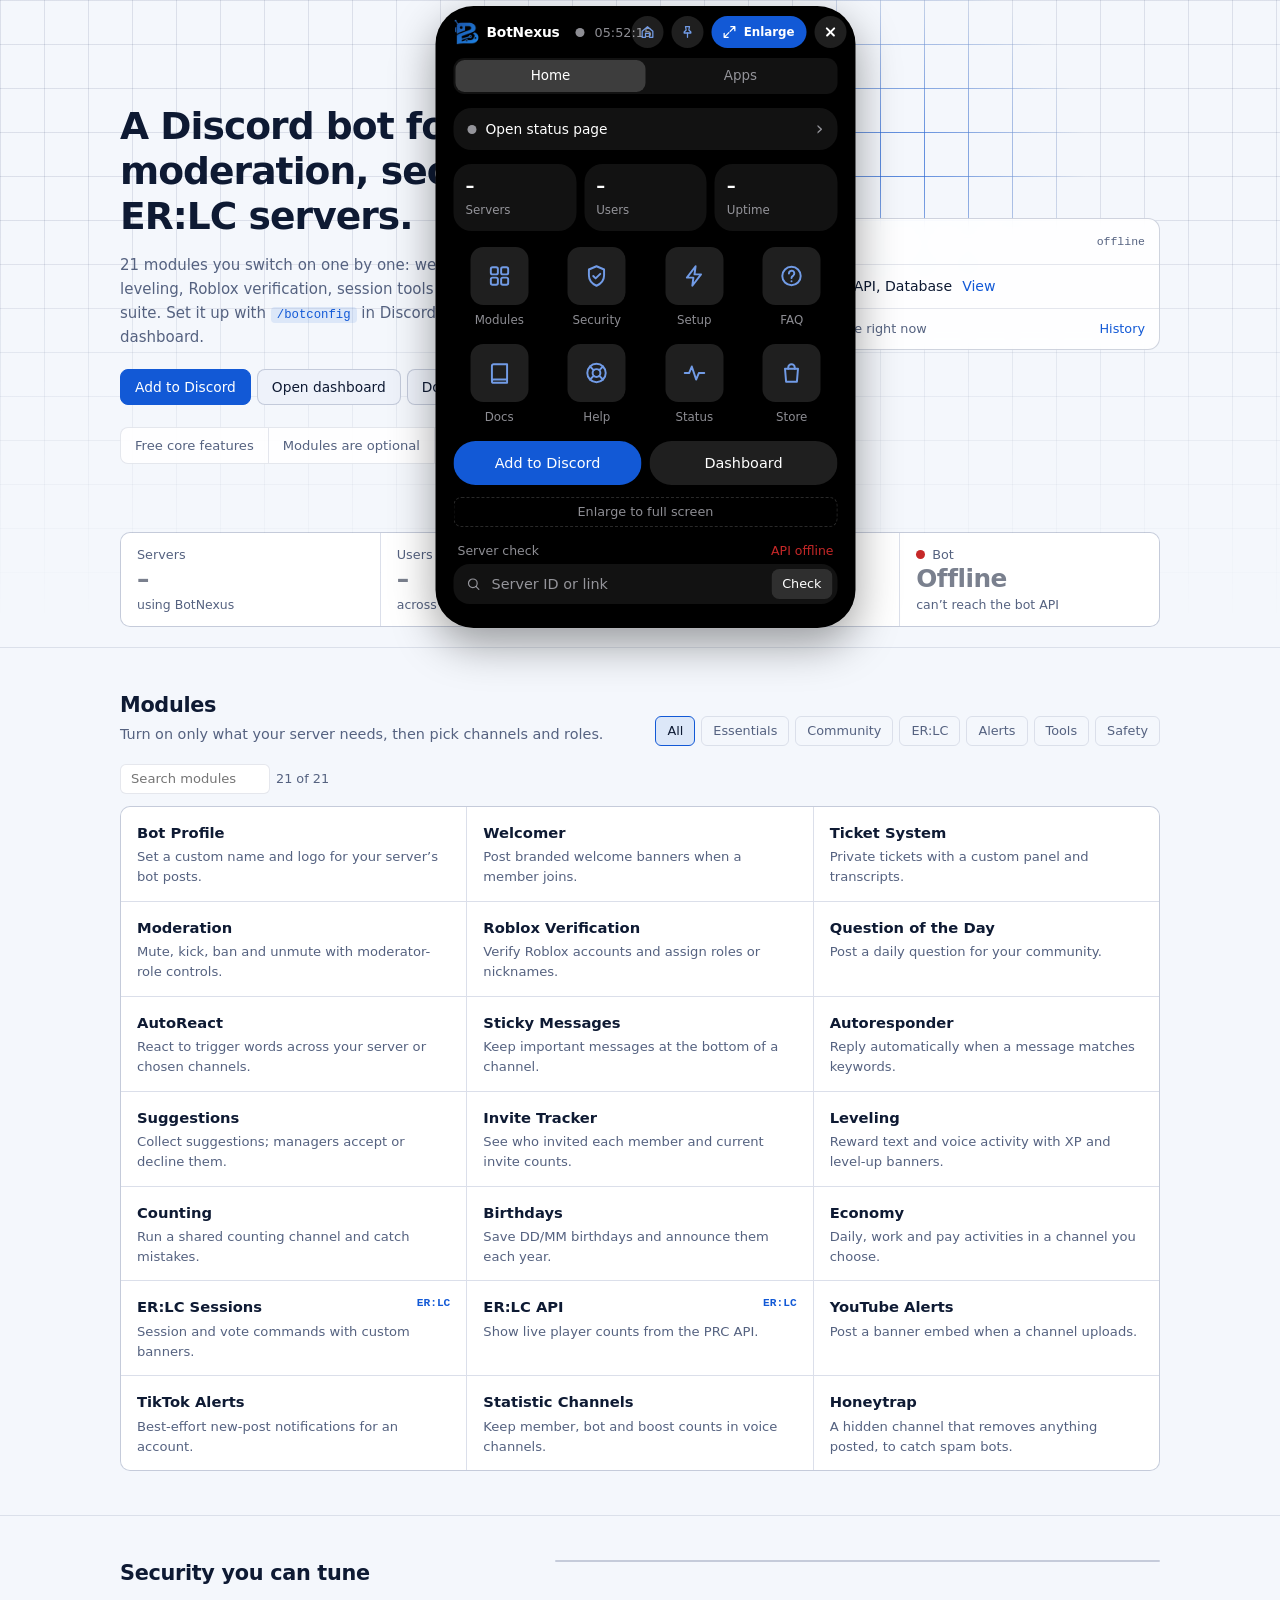
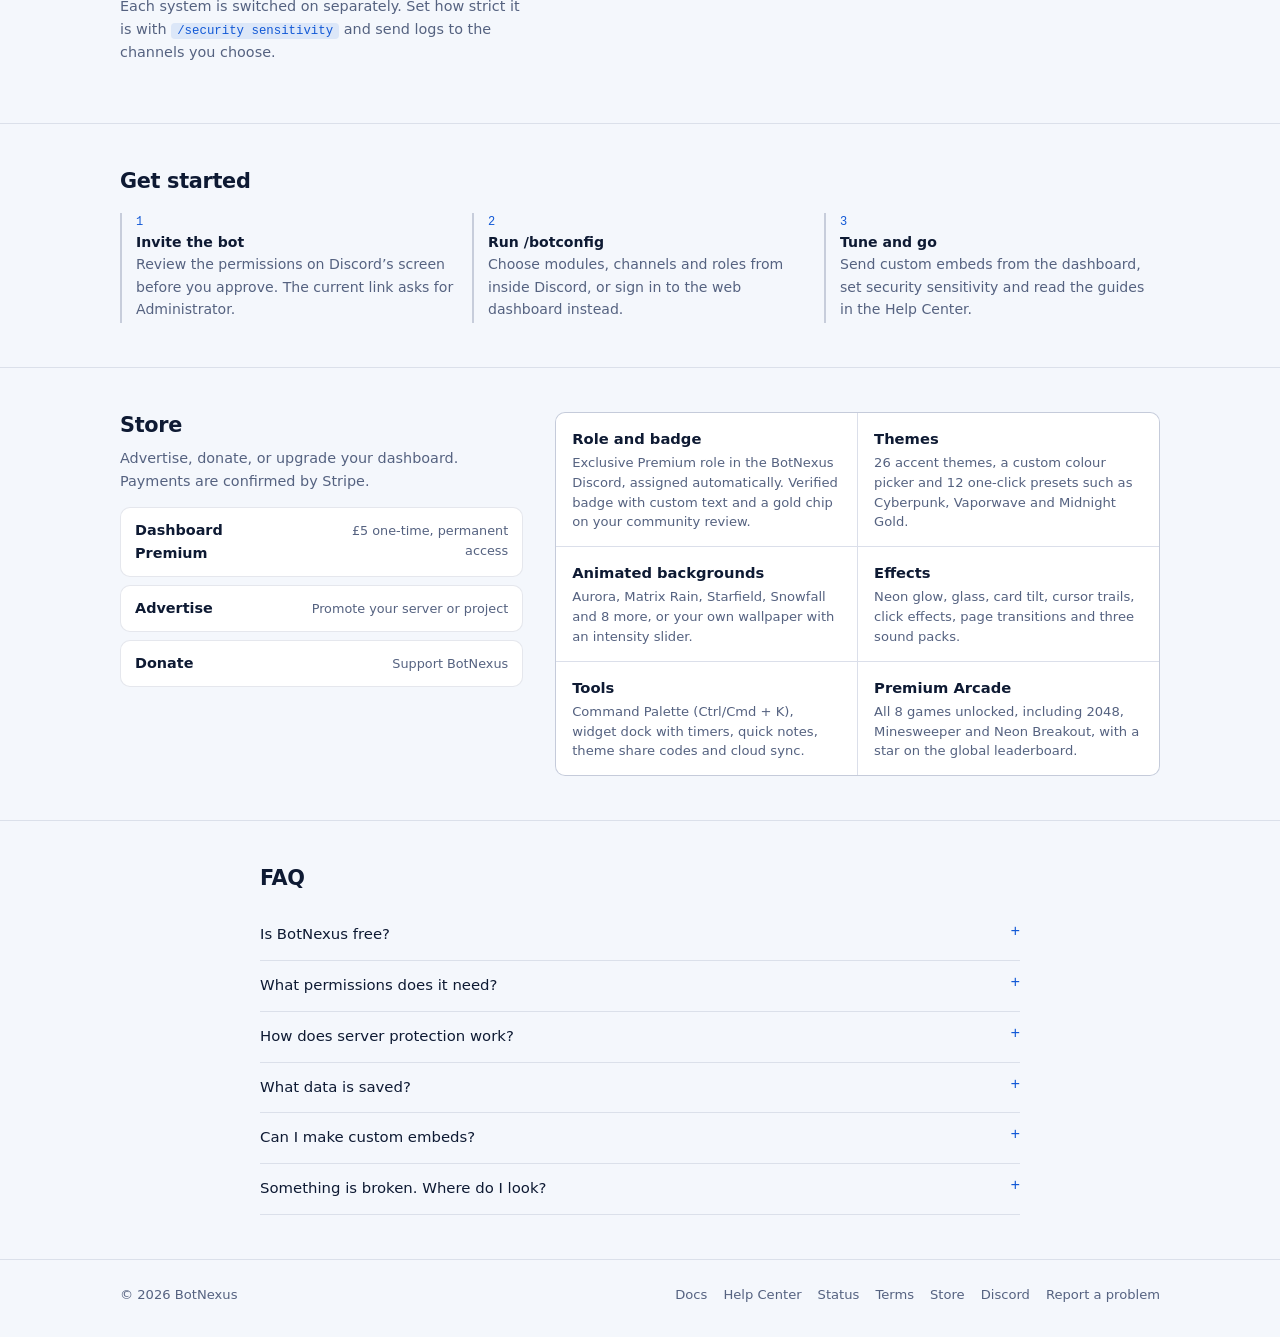
==== commit 60692350: "Update index.html" ====
--- a/index.html
+++ b/index.html
@@ -227,6 +227,38 @@
 .bz[data-p="0"] i,.bz[data-p="1"] i{transform:scale(2.2)}.bz[data-p="2"] i,.bz[data-p="3"] i{transform:scale(1)}
 .bz span{position:absolute;bottom:0;font-size:.8rem;color:var(--mu)}
 #pwc{font:500 .8rem var(--m);word-break:break-all;user-select:all}#spk{flex:none}
+/* ===== v9: iOS-style launcher, cleaner layout ===== */
+.tb.mv{display:none!important}.drag .tb.mv{display:grid!important}
+.isl.open:not(.full){width:min(100vw - 24px,420px)}
+.launch{display:grid;grid-template-columns:repeat(4,1fr);gap:16px 6px;padding:4px 0 8px}
+.lt{display:grid;justify-items:center;gap:6px;background:none;border:0;color:var(--mu);font:500 .7rem var(--f);cursor:pointer;padding:0;min-width:0}
+.lt i{width:56px;height:56px;border-radius:22%;display:grid;place-items:center;font-style:normal;font-size:1.6rem;background:linear-gradient(160deg,color-mix(in srgb,var(--c) 82%,#fff),var(--c));transition:transform .3s var(--sp)}
+.lt:hover i{transform:scale(1.07)}.lt:active i{transform:scale(.93)}.lt:hover{color:#fff}
+.lt span{max-width:100%;overflow:hidden;text-overflow:ellipsis;white-space:nowrap}
+[data-v=detail] .launch,[data-v=detail] #sqw{display:none}[data-v=list] .detail{display:none}
+.dh{display:flex;align-items:center;gap:10px;margin:0 0 12px}.dh b{font-size:1rem;font-weight:600}
+.links i{border-radius:22%}.grp{border-radius:20px}.ls>div,.stl,#gres{border-radius:18px}.fld{border-radius:16px}
+.full .launch{grid-template-columns:repeat(auto-fill,minmax(92px,1fr))}.full .lt i{width:64px;height:64px;font-size:1.8rem}
+@media(max-width:400px){.lt i{width:50px;height:50px;font-size:1.4rem}.launch{gap:14px 2px}}
+/* ===== v10: flat icons, quieter type, sizing ===== */
+.links i,.lt i{background:var(--c);box-shadow:none;width:58px;height:58px;border-radius:22%;color:#fff}
+.lt svg{width:26px;height:26px;fill:none;stroke:#fff;stroke-width:1.8;stroke-linecap:round;stroke-linejoin:round}
+.links a,.lt{font-size:.74rem;color:var(--mu)}.links a:hover i,.lt:hover i{transform:scale(1.04)}
+.lb,.ls span{font:500 .78rem var(--f);text-transform:none;letter-spacing:0;color:var(--mu)}.lb em{letter-spacing:0}
+.ls span{font-size:.74rem}.ls b{letter-spacing:-.01em}
+.stats .k{font:500 .8rem var(--f);text-transform:none;letter-spacing:0}.stats small{font:400 .78rem var(--f)}
+.clk,.tmc{font:500 .8rem var(--f);font-variant-numeric:tabular-nums}#tm{font:600 1.6rem var(--f);font-variant-numeric:tabular-nums}
+.gi small{font:400 .72rem var(--f)}
+.rw{font-size:.9rem}.stl{font-size:.86rem}.seg button{font-size:.84rem;height:32px}
+.in{padding-left:18px;padding-right:18px}
+@media(hover:none){.open .tb,.open .mb{width:36px;height:36px}}
+@media(max-width:400px){.open .tb,.open .mb{width:34px;height:34px}.links i,.lt i{width:52px;height:52px}.in{padding-left:14px;padding-right:14px}}
+.full .links i,.full .lt i{width:64px;height:64px}
+/* ===== v11: one-colour icons (theme accent on neutral squares) ===== */
+.links i,.lt i{background:var(--sf2);color:color-mix(in srgb,var(--ac) 60%,#fff)}
+.lt svg,.links svg{stroke:currentColor}
+.links a:hover i,.lt:hover i{background:rgba(255,255,255,.18)}
+.tb:not(.on):not(.nudge){color:color-mix(in srgb,var(--ac) 60%,#fff)}
 </style>
 </head>
 <body>
@@ -247,7 +279,7 @@
   </div>
   <div class="panel" id="pn"><div><div class="in">
     <div class="menu">
-      <div class="seg" role="tablist"><button class="on" data-t="home" role="tab">Home</button><button data-t="tools" role="tab">Tools</button><button data-t="labs" role="tab">Labs</button><button data-t="more" role="tab">More</button></div>
+      <div class="seg" role="tablist"><button class="on" data-t="home" role="tab">Home</button><button data-t="apps" role="tab">Apps</button></div>
       <div class="pane" data-p="home">
         <a class="stl" href="https://botnexus.instatus.com/"><span class="dot" id="sdot2"></span><span id="stxt">Checking status…</span></a>
         <div class="ls"><div><b id="i_g">–</b><span>Servers</span></div><div><b id="i_u">–</b><span>Users</span></div><div><b id="i_t">–</b><span>Uptime</span></div></div>
@@ -259,13 +291,17 @@
           <a href="https://botnexus-26.github.io/docs" style="--c:#5ac8fa"><i><svg viewBox="0 0 24 24" aria-hidden="true"><path d="M5 5.5A1.5 1.5 0 016.5 4H19v14H6.5A1.5 1.5 0 005 19.5z"/><path d="M5 19.5A1.5 1.5 0 006.5 21H19v-3"/></svg></i>Docs</a>
           <a href="https://botnexus-26.github.io/help-center" style="--c:#ff375f"><i><svg viewBox="0 0 24 24" aria-hidden="true"><circle cx="12" cy="12" r="8.5"/><circle cx="12" cy="12" r="3.6"/><path d="M6 6l3.4 3.4M18 6l-3.4 3.4M6 18l3.4-3.4M18 18l-3.4-3.4"/></svg></i>Help</a>
           <a href="https://botnexus.instatus.com/" style="--c:#64d2a0"><i><svg viewBox="0 0 24 24" aria-hidden="true"><path d="M3 12h4l2.5-6 4 12 2.5-6H21"/></svg></i>Status</a>
-          <a href="https://botnexus.apps.bot-hosting.cloud/store" style="--c:#ffd60a;--g:#1c1c1e"><i><svg viewBox="0 0 24 24" aria-hidden="true"><path d="M6 8h12l-1 12H7z"/><path d="M9 8V7a3 3 0 016 0v1"/></svg></i>Store</a>
+          <a href="https://botnexus.apps.bot-hosting.cloud/store" style="--c:#e0a100"><i><svg viewBox="0 0 24 24" aria-hidden="true"><path d="M6 8h12l-1 12H7z"/><path d="M9 8V7a3 3 0 016 0v1"/></svg></i>Store</a>
         </div>
         <div class="acts"><a class="b p" href="https://discord.com/oauth2/authorize?client_id=1522289525378908244&permissions=8&integration_type=0&scope=applications.commands+bot">Add to Discord</a><a class="b" href="https://botnexus.apps.bot-hosting.cloud/dashboard">Dashboard</a></div>
-        <button class="b s fsrow" id="fs2">⤢ Enlarge to full screen</button>
+        <button class="b s fsrow" id="fs2">Enlarge to full screen</button>
         <div class="gck"><span class="lb">Server check<em id="gapi">checking…</em></span>
           <div class="fld"><svg viewBox="0 0 24 24" aria-hidden="true"><circle cx="11" cy="11" r="6.5"/><path d="M16 16l4 4"/></svg><input id="gid" type="search" placeholder="Server ID or link" aria-label="Check whether BotNexus is in a server by ID" autocomplete="off" inputmode="numeric" enterkeyhint="search"><button class="b s" id="gb">Check</button></div>
           <div id="gres" aria-live="polite"></div></div>
+      </div>
+      <div class="pane" data-p="apps" data-v="list" hidden>
+        <div id="sqw"></div><div class="launch" id="launch"></div>
+        <div class="detail" id="detail"><div class="dh"><button class="b s" id="dback">‹ Apps</button><b id="dtitle"></b></div></div>
       </div>
       <div class="pane" data-p="tools" hidden>
         <div class="grp"><div class="rw"><span class="lb">Timer</span><b id="tm">00:00</b></div>
@@ -582,7 +618,8 @@
 const un=()=>{isl.classList.remove("nudge");if(hint.dataset.n){hint.classList.remove("on");hint.dataset.n=""}};
 isl.addEventListener("pointerdown",un);isl.addEventListener("pointerenter",un);
 if(vis<=3)setTimeout(()=>{if(isl.classList.contains("nudge")&&!isl.classList.contains("open")){hint.textContent="Tap or hover to open";hint.dataset.n="1";hint.classList.add("top","on");setTimeout(un,6000)}},1400);
-isl.addEventListener("click",e=>{if(!isl.classList.contains("open")){e.preventDefault();open(true)}});
+let wasOpen=0;isl.addEventListener("click",()=>{wasOpen=isl.classList.contains("open")},true);
+isl.addEventListener("click",e=>{if(!wasOpen){e.preventDefault();open(true)}});
 /* dock to a corner */
 function dock(h,v){open(true);setTimeout(()=>{const r=isl.getBoundingClientRect(),m=12;pos.dx=h*(innerWidth/2-r.width/2-m);pos.dy=v?innerHeight-r.height-m-parseFloat(getComputedStyle(isl).top):0;applyPos();persist()},650)}
 document.querySelectorAll("[data-d]").forEach(b=>b.onclick=()=>{const[h,v]=b.dataset.d.split(",").map(Number);dock(h,v)});
@@ -598,13 +635,43 @@
  t:()=>{const i=(THEMES.findIndex(x=>x[0]===curIt)+1)%THEMES.length;setIt(THEMES[i][0]);toast("Style: "+THEMES[i][2])},"?":()=>toast("I open · P pin · F full · M move · R reset · T style · D dim",5000)}[k];
  if(a){e.preventDefault();a()}});
 
+/* ---------- v9: Apps launcher (iOS-style squares) ---------- */
+(()=>{
+ const pa=document.querySelector(".pane[data-p=apps]"),det=$("#detail"),L=$("#launch");
+ $("#sqw").append($("#sq").closest(".fld"));
+ const M=[
+  ["tm","Timer","#ff9500",'<circle cx="12" cy="13.5" r="7"/><path d="M12 10v3.8l2.4 1.4M9.5 3.5h5"/>'],
+  ["qb","Play","#a550d6",'<rect x="3" y="8" width="18" height="9.5" rx="4.7"/><path d="M8 10.8v4M6 12.8h4M15.6 12h.01M17.8 14h.01"/>'],
+  ["nt","Notes","#e0a100",'<path d="M6 3.5h8.5L18 7v13.5H6z"/><path d="M9 11.5h6M9 15h6"/>'],
+  ["tdl","To-do","#34b560",'<circle cx="12" cy="12" r="8.5"/><path d="M8.4 12.2l2.5 2.5 4.8-5"/>'],
+  ["cp","Share","#0a84ff",'<path d="M12 14.5V4M8.2 7.6L12 3.8l3.8 3.8M5.5 11.5v8h13v-8"/>'],
+  ["wx","Weather","#2f9fdc",'<path d="M7.5 18.5h9.3a3.7 3.7 0 00.2-7.4 5.4 5.4 0 00-10.4 1.4 3.1 3.1 0 00.9 6z"/>'],
+  ["wc","Clocks","#169c92",'<circle cx="12" cy="12" r="8.5"/><path d="M12 7v5.2l3.2 1.8"/>'],
+  ["br","Breathe","#2aa6bf",'<circle cx="12" cy="12" r="3"/><circle cx="12" cy="12" r="8"/>'],
+  ["pw","Utilities","#6b6b70",'<path d="M4.5 8h15M4.5 16h15"/><circle cx="9" cy="8" r="2.3" fill="currentColor"/><circle cx="15" cy="16" r="2.3" fill="currentColor"/>'],
+  ["dbt","Device","#5856d6",'<rect x="7" y="3" width="10" height="18" rx="2.6"/><path d="M10.7 18h2.6"/>'],
+  ["its","Island","#3a7bd5",'<rect x="3" y="9" width="18" height="6" rx="3"/>'],
+  ["th","Look","#ee3a5e",'<circle cx="12" cy="12" r="8.5"/><path d="M12 3.5a8.5 8.5 0 010 17z" fill="currentColor"/>'],
+  ["[data-g]","Arcade","#e8473e",'<path d="M12 4l2.3 4.8 5.2.7-3.8 3.7.9 5.2-4.6-2.5-4.6 2.5.9-5.2-3.8-3.7 5.2-.7z"/>']
+ ];
+
+ const gs=[...document.querySelectorAll(".pane[data-p=tools] .grp,.pane[data-p=labs] .grp,.pane[data-p=more] .grp")];
+ M.forEach(m=>{const g=gs.find(x=>x.querySelector(m[0][0]==="["?m[0]:"#"+m[0]));if(!g)return;g.hidden=true;det.append(g);
+  const b=document.createElement("button"),i=document.createElement("i"),sp=document.createElement("span");
+  b.className="lt";b.style.setProperty("--c",m[2]);i.innerHTML='<svg viewBox="0 0 24 24" aria-hidden="true">'+m[3]+'</svg>';sp.textContent=m[1];b.append(i,sp);
+  b.onclick=()=>{det.querySelectorAll(".grp").forEach(x=>x.hidden=x!==g);$("#dtitle").textContent=m[1];pa.dataset.v="detail"};L.append(b)});
+ gs.forEach(g=>{if(!g.parentElement.classList.contains("detail")){g.hidden=true;det.append(g)}});
+ $("#dback").onclick=()=>pa.dataset.v="list";
+ document.querySelectorAll(".pane[data-p=tools],.pane[data-p=labs],.pane[data-p=more]").forEach(p=>p.remove());
+})();
+
 /* ---------- v8: enlarge hints + labs ---------- */
 const fs2=$("#fs2");fs2.onclick=()=>setFull(true);
 if(!store.get("bn_fsd"))fsB.classList.add("nudge");
-let tip=1;isl.addEventListener("transitionend",e=>{if(e.propertyName==="width"&&tip&&isl.classList.contains("open")&&!full&&!store.get("bn_fsd")){tip=0;toast("Tip: tap ⤢ or press F to enlarge to full screen",4200)}});
+let tip=1;isl.addEventListener("transitionend",e=>{if(e.propertyName==="width"&&tip&&isl.classList.contains("open")&&!full&&!store.get("bn_fsd")){tip=0;toast("Tip: tap the expand button or press F for full screen",4200)}});
 addEventListener("scroll",()=>{const h=document.documentElement;isl.style.setProperty("--pg",(scrollY/Math.max(1,h.scrollHeight-innerHeight)).toFixed(3))},{passive:true});
 $("#wx").onclick=()=>{const o=$("#wxo");o.hidden=false;o.textContent="Locating…";if(!navigator.geolocation){o.textContent="Location unavailable";return}
- navigator.geolocation.getCurrentPosition(async g=>{try{const r=await(await fetch("https://api.open-meteo.com/v1/forecast?latitude="+g.coords.latitude.toFixed(2)+"&longitude="+g.coords.longitude.toFixed(2)+"&current=temperature_2m,weather_code,wind_speed_10m",{referrerPolicy:"no-referrer",credentials:"omit"})).json(),c=r.current,w=c.weather_code,ic=w===0?"☀️":w<4?"⛅":w<50?"🌫️":w<70?"🌧️":w<80?"❄️":w<100?"⛈️":"🌡️";o.textContent=ic+" "+Math.round(c.temperature_2m)+"°C · wind "+Math.round(c.wind_speed_10m)+" km/h"}catch(e){o.textContent="Couldn’t load weather"}},()=>{o.textContent="Location permission denied"},{timeout:8000})};
+ navigator.geolocation.getCurrentPosition(async g=>{try{const r=await(await fetch("https://api.open-meteo.com/v1/forecast?latitude="+g.coords.latitude.toFixed(2)+"&longitude="+g.coords.longitude.toFixed(2)+"&current=temperature_2m,weather_code,wind_speed_10m",{referrerPolicy:"no-referrer",credentials:"omit"})).json(),c=r.current,w=c.weather_code,ic=w===0?"Clear":w<4?"Partly cloudy":w<50?"Foggy":w<70?"Rain":w<80?"Snow":w<100?"Storm":"Unsettled";o.textContent=ic+" · "+Math.round(c.temperature_2m)+"°C · wind "+Math.round(c.wind_speed_10m)+" km/h"}catch(e){o.textContent="Couldn’t load weather"}},()=>{o.textContent="Location permission denied"},{timeout:8000})};
 const WZ=[["UTC","UTC"],["London","Europe/London"],["New York","America/New_York"],["Tokyo","Asia/Tokyo"]];
 function wcr(){$("#wc").innerHTML=WZ.map(z=>'<div class="rw"><span>'+z[0]+'</span><b>'+new Date().toLocaleTimeString([],{timeZone:z[1],hour:"2-digit",minute:"2-digit"})+'</b></div>').join("")}
 wcr();setInterval(()=>{if(!document.hidden)wcr()},15000);
@@ -614,7 +681,7 @@
 $("#ep").onclick=async()=>{if(!window.EyeDropper){toast("Colour picker isn’t supported in this browser");return}try{const r=await new EyeDropper().open();await navigator.clipboard.writeText(r.sRGBHex);toast("Copied "+r.sRGBHex)}catch(e){}};
 function dev(){$("#dsc").textContent=innerWidth+"×"+innerHeight;$("#dnw").textContent=navigator.onLine?"Online":"Offline"}
 dev();addEventListener("resize",dev);addEventListener("online",dev);addEventListener("offline",dev);
-if(navigator.getBattery)navigator.getBattery().then(b=>{const u=()=>$("#dbt").textContent=Math.round(b.level*100)+"%"+(b.charging?" ⚡":"");u();b.onlevelchange=b.onchargingchange=u}).catch(()=>{});else $("#dbt").textContent="n/a";
+if(navigator.getBattery)navigator.getBattery().then(b=>{const u=()=>$("#dbt").textContent=Math.round(b.level*100)+"%"+(b.charging?" · charging":"");u();b.onlevelchange=b.onchargingchange=u}).catch(()=>{});else $("#dbt").textContent="n/a";
 const LH=[];function spk(){if(LH.length<2)return;const m=Math.max(...LH,1);$("#spk polyline").setAttribute("points",LH.map((v,i)=>(i/(LH.length-1)*100).toFixed(1)+","+(22-v/m*20).toFixed(1)).join(" "))}
 $("#bf").onclick=()=>{document.fullscreenElement?document.exitFullscreen():(document.documentElement.requestFullscreen?document.documentElement.requestFullscreen().catch(()=>toast("Full screen was blocked")):toast("Not supported on this browser"))};
 document.addEventListener("fullscreenchange",()=>$("#bf").textContent=document.fullscreenElement?"Exit":"Enter");
@@ -645,22 +712,22 @@
  let tgt=0,acc=0,t0=0,on=false;const tg=$("#tg");
  const f=ms=>{const s=Math.max(0,Math.round(ms/1000));return String(s/60|0).padStart(2,"0")+":"+String(s%60).padStart(2,"0")};
  const val=()=>acc+(on?Date.now()-t0:0),shown=()=>tgt?tgt*60000-val():val();
- function show(){const v=shown();if(tgt&&v<=0&&on){on=false;acc=tgt*60000;tg.textContent="Start";navigator.vibrate&&navigator.vibrate([220,100,220]);toast("Timer finished ⏱",4000)}
+ function show(){const v=shown();if(tgt&&v<=0&&on){on=false;acc=tgt*60000;tg.textContent="Start";navigator.vibrate&&navigator.vibrate([220,100,220]);toast("Timer finished",4000)}
   $("#tm").textContent=$("#tmc").textContent=f(shown());isl.classList.toggle("tm",on||acc>0)}
  document.querySelectorAll("[data-m]").forEach(b=>b.onclick=()=>{tgt=+b.dataset.m;acc=0;on=false;tg.textContent="Start";show()});
  tg.onclick=()=>{if(on){acc+=Date.now()-t0;on=false;tg.textContent="Resume"}else{if(tgt&&shown()<=0)acc=0;t0=Date.now();on=true;tg.textContent="Pause"}show()};
  $("#tr").onclick=()=>{acc=0;on=false;tg.textContent="Start";show()};setInterval(show,250);show();
  const qb=$("#qb"),qs=$("#qs");let qt,k="";
  function run(){clearTimeout(qt);qb.className="b";qs.textContent="";
-  if(k==="dice"||k==="coin"){qb.textContent=k==="dice"?"🎲 "+(1+Math.random()*6|0):(Math.random()<.5?"🪙 Heads":"🪙 Tails");qs.textContent="tap to roll again";qb.onclick=run;return}
+  if(k==="dice"||k==="coin"){qb.textContent=k==="dice"?"You rolled "+(1+Math.random()*6|0):(Math.random()<.5?"Heads":"Tails");qs.textContent="tap to roll again";qb.onclick=run;return}
   if(k==="react"){let ready=0,t=0;qb.textContent="Wait for it…";qb.onclick=()=>{if(!ready){clearTimeout(qt);qb.textContent="Too soon. Tap to retry";qb.onclick=run;return}
     const ms=Math.round(performance.now()-t),best=Math.min(+store.get("bn_rt")||9e9,ms);store.set("bn_rt",best);qb.className="b";qb.textContent=ms+" ms. Again?";qs.textContent="best "+best+" ms";qb.onclick=run};
    qt=setTimeout(()=>{ready=1;t=performance.now();qb.className="b p";qb.textContent="TAP!"},1500+Math.random()*2500)}
   else{let n=0,st=0;qb.textContent="Tap to start (5 s)";qb.onclick=()=>{if(!st){st=1;qt=setTimeout(()=>{st=2;const c=n/5,best=Math.max(+store.get("bn_cps")||0,c);store.set("bn_cps",best);qb.textContent=c.toFixed(1)+" taps/s. Again?";qs.textContent="best "+best.toFixed(1)+" taps/s";qb.onclick=run},5000)}if(st===1){n++;qb.textContent="Taps: "+n}}}}
  document.querySelectorAll("[data-q]").forEach(b=>b.onclick=()=>{k=b.dataset.q;$("#qg").hidden=false;run()});
  const flash=(el,t,m)=>{el.textContent=m;setTimeout(()=>el.textContent=t,1600)};
- $("#cp").onclick=async()=>{try{await navigator.clipboard.writeText(INV);flash($("#cp"),"Copy","Copied ✓")}catch(e){flash($("#cp"),"Copy","Failed")}};
- $("#sh").onclick=()=>{const d={title:document.title,url:location.href};if(navigator.share)navigator.share(d).catch(()=>{});else navigator.clipboard.writeText(d.url).then(()=>flash($("#sh"),"Share","Link copied ✓")).catch(()=>{})};
+ $("#cp").onclick=async()=>{try{await navigator.clipboard.writeText(INV);flash($("#cp"),"Copy","Copied")}catch(e){flash($("#cp"),"Copy","Failed")}};
+ $("#sh").onclick=()=>{const d={title:document.title,url:location.href};if(navigator.share)navigator.share(d).catch(()=>{});else navigator.clipboard.writeText(d.url).then(()=>flash($("#sh"),"Share","Link copied")).catch(()=>{})};
 })();
 
 /* ---------- mini games (logo as the player) ---------- */
@@ -746,7 +813,7 @@
 sqi.addEventListener("input",()=>{clearTimeout(dt);dt=setTimeout(()=>hl(sqi.value.trim(),true),140)});
 sqi.addEventListener("keydown",e=>{if(e.key==="Enter"){e.preventDefault();clearTimeout(dt);if(sqi.value.trim()!==hlq)hl(sqi.value.trim(),true);else hlGo(e.shiftKey?-1:1);if(!hover){sqi.blur();open(false)}}else if(e.key==="Escape"){sqi.value="";hl("")}});
 $("#sn").onclick=()=>hlGo(1);$("#sp").onclick=()=>hlGo(-1);
-addEventListener("keydown",e=>{const typing=/^(INPUT|TEXTAREA)$/.test(e.target.nodeName);if((e.key==="/"&&!typing)||((e.ctrlKey||e.metaKey)&&e.key.toLowerCase()==="k")){e.preventDefault();tab("more");open(true);setTimeout(()=>sqi.focus(),60)}});
+addEventListener("keydown",e=>{const typing=/^(INPUT|TEXTAREA)$/.test(e.target.nodeName);if((e.key==="/"&&!typing)||((e.ctrlKey||e.metaKey)&&e.key.toLowerCase()==="k")){e.preventDefault();tab("apps");document.querySelector(".pane[data-p=apps]").dataset.v="list";open(true);setTimeout(()=>sqi.focus(),60)}});
 </script>
 </body>
 </html>
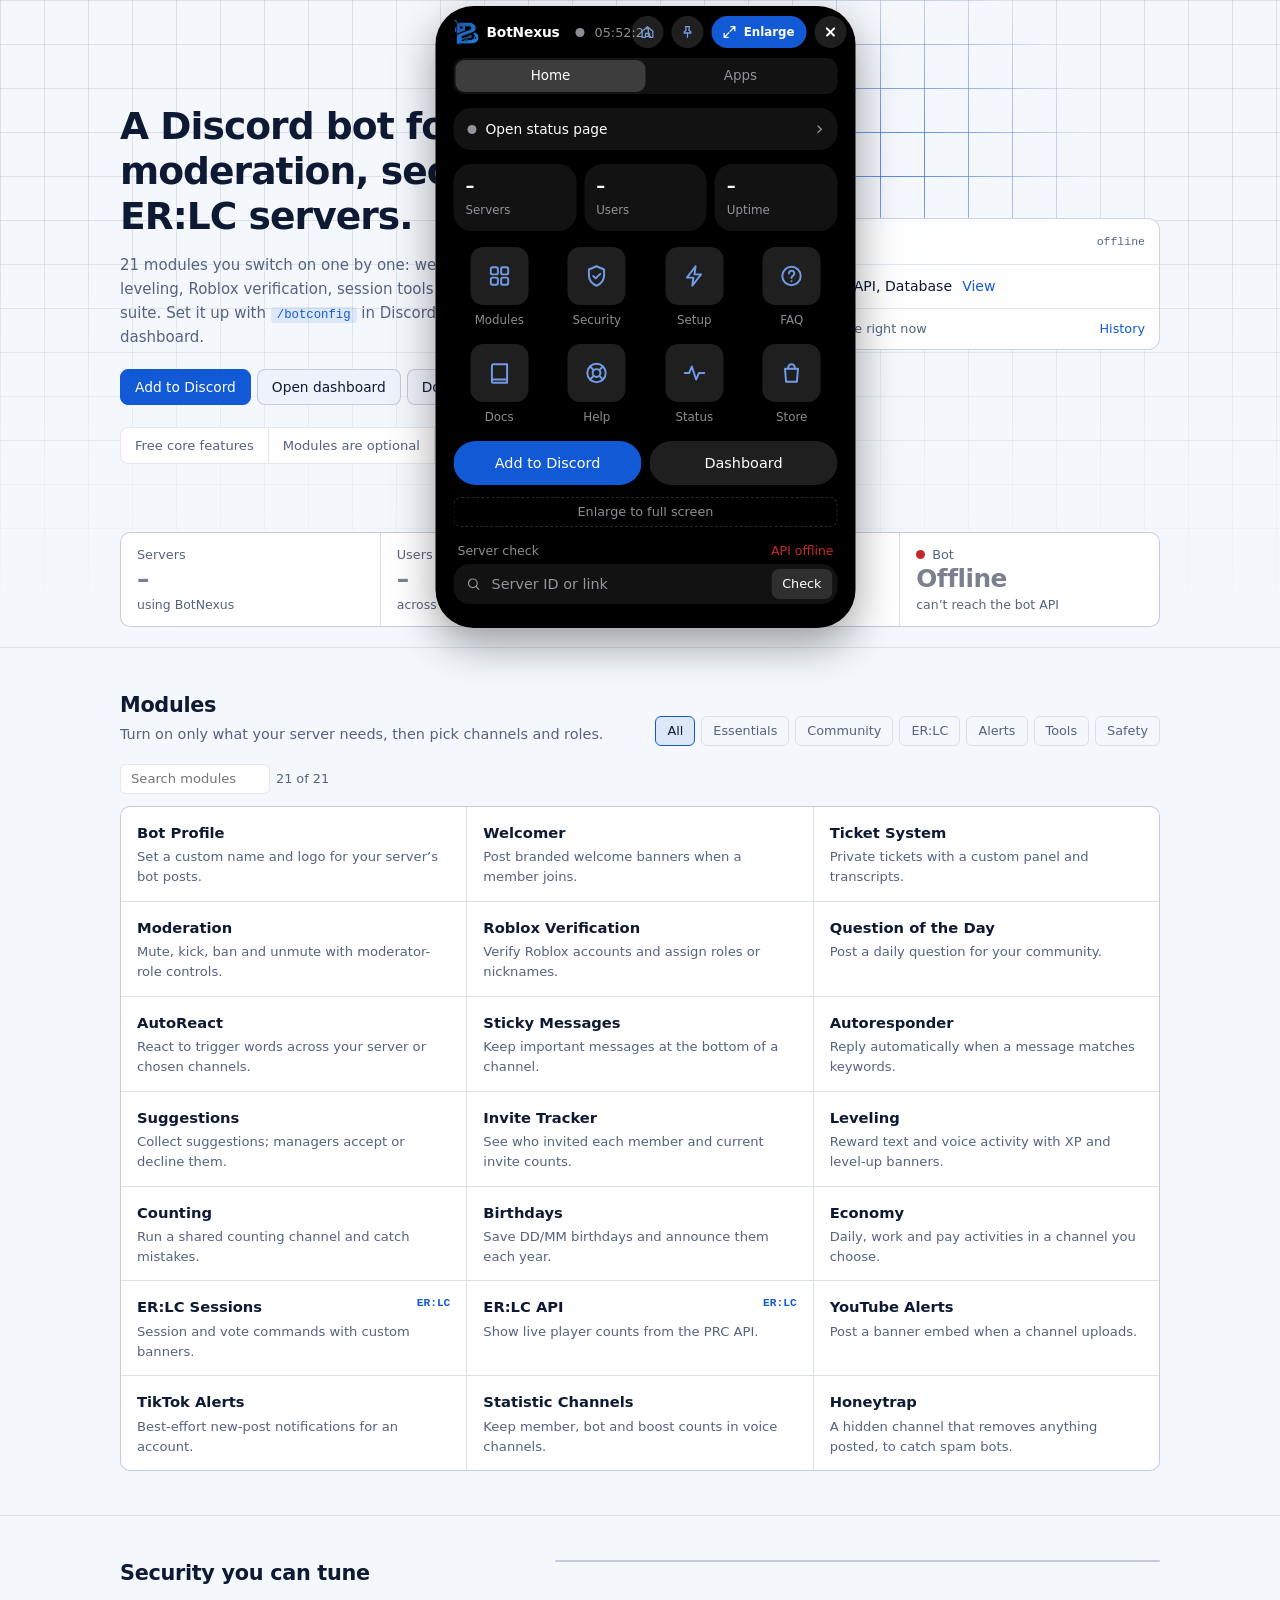
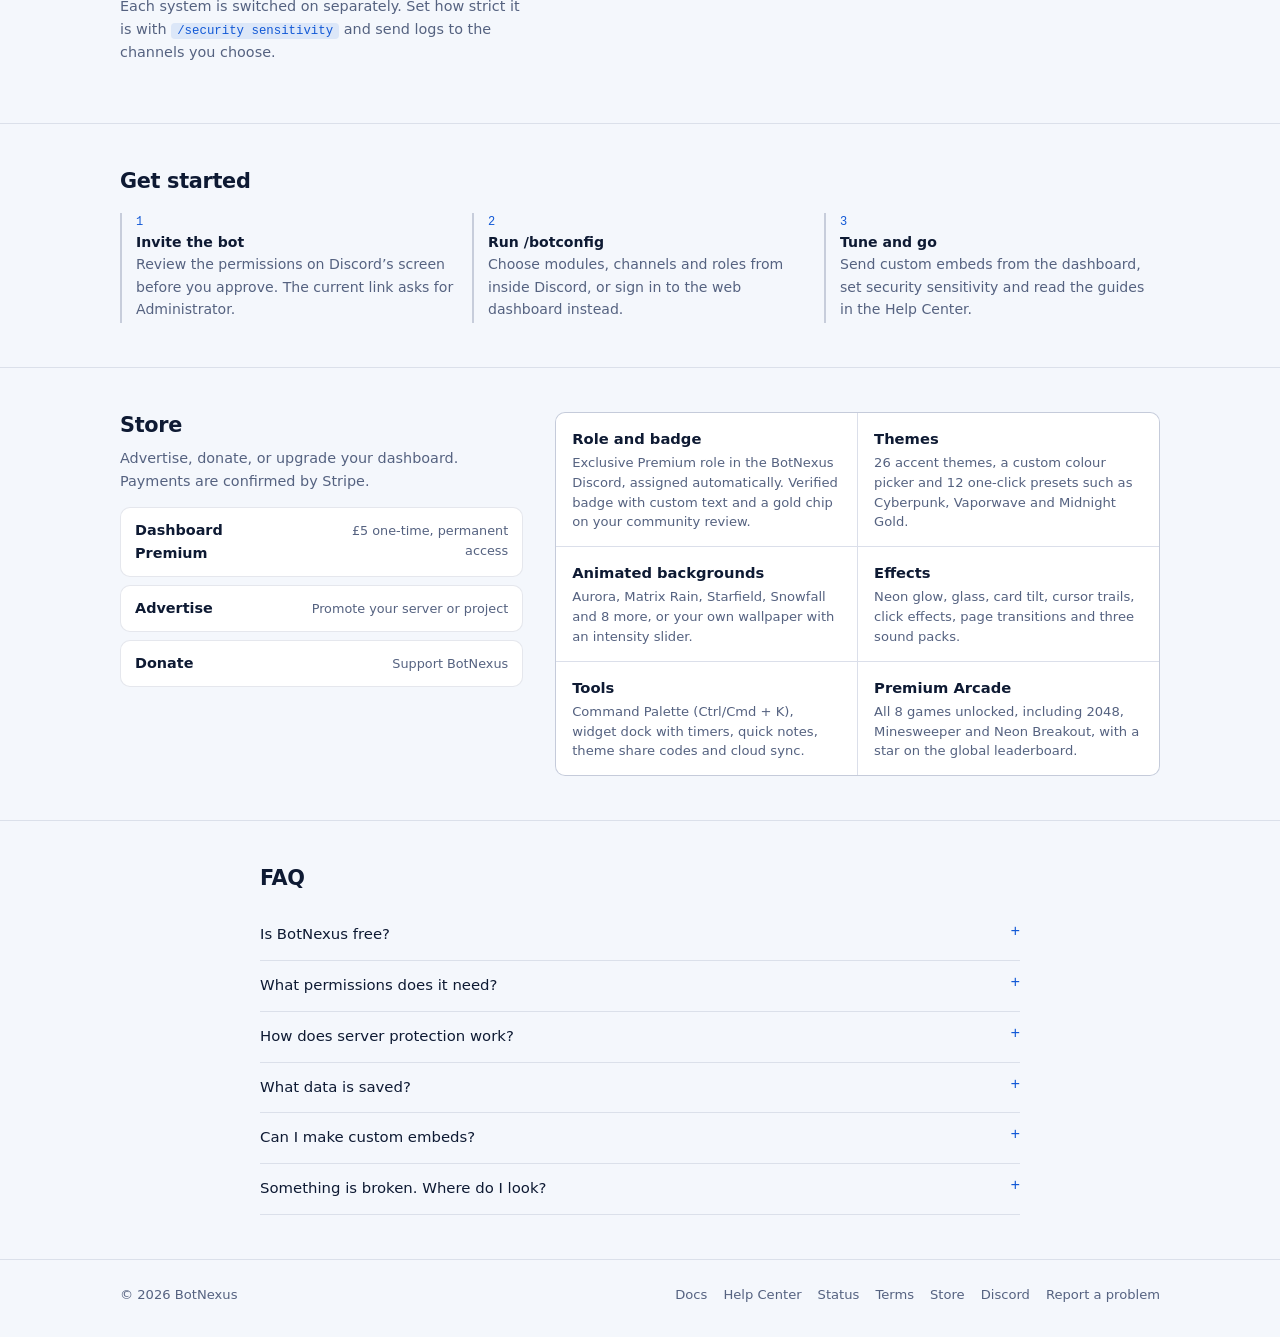
==== commit 1de72952: "Update store links and dashboard URLs in index.html" ====
--- a/index.html
+++ b/index.html
@@ -291,7 +291,7 @@
           <a href="https://botnexus-26.github.io/docs" style="--c:#5ac8fa"><i><svg viewBox="0 0 24 24" aria-hidden="true"><path d="M5 5.5A1.5 1.5 0 016.5 4H19v14H6.5A1.5 1.5 0 005 19.5z"/><path d="M5 19.5A1.5 1.5 0 006.5 21H19v-3"/></svg></i>Docs</a>
           <a href="https://botnexus-26.github.io/help-center" style="--c:#ff375f"><i><svg viewBox="0 0 24 24" aria-hidden="true"><circle cx="12" cy="12" r="8.5"/><circle cx="12" cy="12" r="3.6"/><path d="M6 6l3.4 3.4M18 6l-3.4 3.4M6 18l3.4-3.4M18 18l-3.4-3.4"/></svg></i>Help</a>
           <a href="https://botnexus.instatus.com/" style="--c:#64d2a0"><i><svg viewBox="0 0 24 24" aria-hidden="true"><path d="M3 12h4l2.5-6 4 12 2.5-6H21"/></svg></i>Status</a>
-          <a href="https://botnexus.apps.bot-hosting.cloud/store" style="--c:#e0a100"><i><svg viewBox="0 0 24 24" aria-hidden="true"><path d="M6 8h12l-1 12H7z"/><path d="M9 8V7a3 3 0 016 0v1"/></svg></i>Store</a>
+          <a href="https://botnexus-8lxu.onrender.com/store" style="--c:#e0a100"><i><svg viewBox="0 0 24 24" aria-hidden="true"><path d="M6 8h12l-1 12H7z"/><path d="M9 8V7a3 3 0 016 0v1"/></svg></i>Store</a>
         </div>
         <div class="acts"><a class="b p" href="https://discord.com/oauth2/authorize?client_id=1522289525378908244&permissions=8&integration_type=0&scope=applications.commands+bot">Add to Discord</a><a class="b" href="https://botnexus.apps.bot-hosting.cloud/dashboard">Dashboard</a></div>
         <button class="b s fsrow" id="fs2">Enlarge to full screen</button>
@@ -356,7 +356,7 @@
   <div>
     <h1>A Discord bot for moderation, security and ER:LC servers.</h1>
     <p class="lede">21 modules you switch on one by one: welcomer, tickets, leveling, Roblox verification, session tools and a tunable security suite. Set it up with <code>/botconfig</code> in Discord or from the web dashboard.</p>
-    <div class="row"><a class="b p" href="INVITE_URL_PLACEHOLDER">Add to Discord</a><a class="b" href="https://botnexus.apps.bot-hosting.cloud/dashboard">Open dashboard</a><a class="b" href="https://botnexus-26.github.io/docs">Docs</a></div>
+    <div class="row"><a class="b p" href="INVITE_URL_PLACEHOLDER">Add to Discord</a><a class="b" href="https://botnexus-8lxu.onrender.com/dashboard">Open dashboard</a><a class="b" href="https://botnexus-26.github.io/docs">Docs</a></div>
     <ul class="facts"><li>Free core features</li><li>Modules are optional</li><li>Configured in Discord</li></ul>
   </div>
   <div class="card" aria-live="polite">
@@ -396,7 +396,7 @@
 
 <section id="store"><div class="w sec">
   <div><h2>Store</h2><p style="color:var(--mu);margin:8px 0 14px;font-size:.9rem">Advertise, donate, or upgrade your dashboard. Payments are confirmed by Stripe.</p>
-    <div class="opts"><a href="https://botnexus.apps.bot-hosting.cloud/store"><b>Dashboard Premium</b><span>£5 one-time, permanent access</span></a><a href="https://botnexus.apps.bot-hosting.cloud/store"><b>Advertise</b><span>Promote your server or project</span></a><a href="https://botnexus.apps.bot-hosting.cloud/store"><b>Donate</b><span>Support BotNexus</span></a></div></div>
+    <div class="opts"><a href="https://botnexus-8lxu.onrender.com/store"><b>Dashboard Premium</b><span>£5 one-time, permanent access</span></a><a href="https://botnexus-8lxu.onrender.com/store"><b>Advertise</b><span>Promote your server or project</span></a><a href="https://botnexus.apps.bot-hosting.cloud/store"><b>Donate</b><span>Support BotNexus</span></a></div></div>
   <div class="cells">
     <div><h3>Role and badge</h3><p>Exclusive Premium role in the BotNexus Discord, assigned automatically. Verified badge with custom text and a gold chip on your community review.</p></div>
     <div><h3>Themes</h3><p>26 accent themes, a custom colour picker and 12 one-click presets such as Cyberpunk, Vaporwave and Midnight Gold.</p></div>
@@ -409,7 +409,7 @@
 
 <section id="faq"><div class="w faq">
   <div class="sh"><div><h2>FAQ</h2></div></div>
-  <details><summary>Is BotNexus free?</summary><p>Yes. Every listed module is free to invite and use. Dashboard Premium is an optional £5 one-time purchase in the <a href="https://botnexus.apps.bot-hosting.cloud/store">Store</a> that adds themes, animated backgrounds, effects and tools to the dashboard.</p></details>
+  <details><summary>Is BotNexus free?</summary><p>Yes. Every listed module is free to invite and use. Dashboard Premium is an optional £5 one-time purchase in the <a href="https://botnexus-8lxu.onrender.com/store">Store</a> that adds themes, animated backgrounds, effects and tools to the dashboard.</p></details>
   <details><summary>What permissions does it need?</summary><p>The current invite requests Administrator (<code>permissions=8</code>). Individual features may use permissions such as managing roles or messages, or moderating members. Check Discord’s invite screen before approving.</p></details>
   <details><summary>How does server protection work?</summary><p>Automod, antinuke, antiraid and webhook protection are configured separately. Tune strictness with <code>/security sensitivity</code>. The optional Honeytrap module catches spam bots.</p></details>
   <details><summary>What data is saved?</summary><p>Server configuration, moderation records, API settings and suggestion auto-close settings are stored so they persist between restarts. See the <a href="https://botnexus-26.github.io/terms">Terms &amp; Policies</a>.</p></details>
@@ -419,7 +419,7 @@
 </main>
 
 <footer><div class="w"><span>© 2026 BotNexus</span>
-  <nav><a href="https://botnexus-26.github.io/docs">Docs</a><a href="https://botnexus-26.github.io/help-center">Help Center</a><a href="https://botnexus.instatus.com/">Status</a><a href="https://botnexus-26.github.io/terms">Terms</a><a href="https://botnexus.apps.bot-hosting.cloud/store">Store</a><a href="https://discord.gg/SRYAbrUVVS">Discord</a><a href="https://botnexus-26.github.io/report-error">Report a problem</a></nav></div></footer>
+  <nav><a href="https://botnexus-26.github.io/docs">Docs</a><a href="https://botnexus-26.github.io/help-center">Help Center</a><a href="https://botnexus.instatus.com/">Status</a><a href="https://botnexus-26.github.io/terms">Terms</a><a href="https://botnexus-8lxu.onrender.com/dashboard/store">Store</a><a href="https://discord.gg/SRYAbrUVVS">Discord</a><a href="https://botnexus-26.github.io/report-error">Report a problem</a></nav></div></footer>
 
 <script>
 const $=s=>document.querySelector(s),SU="https://botnexus.instatus.com";
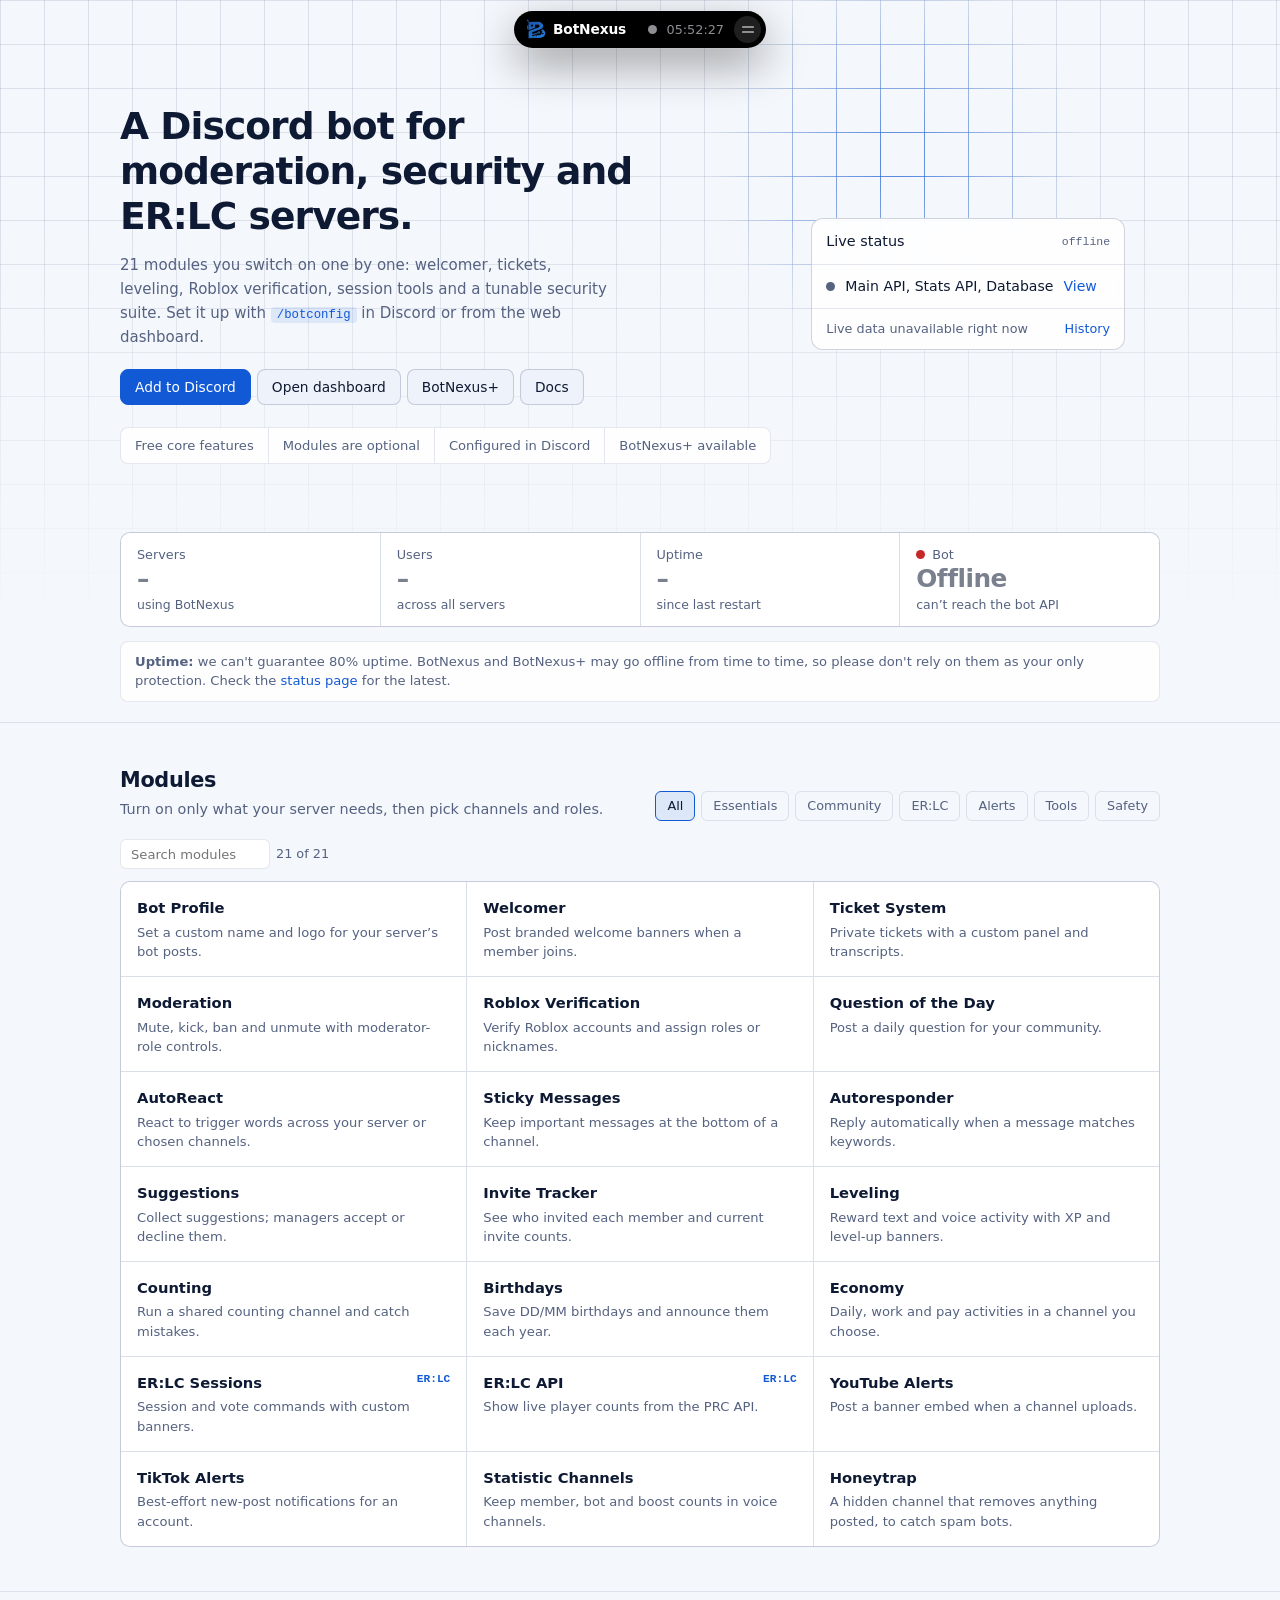
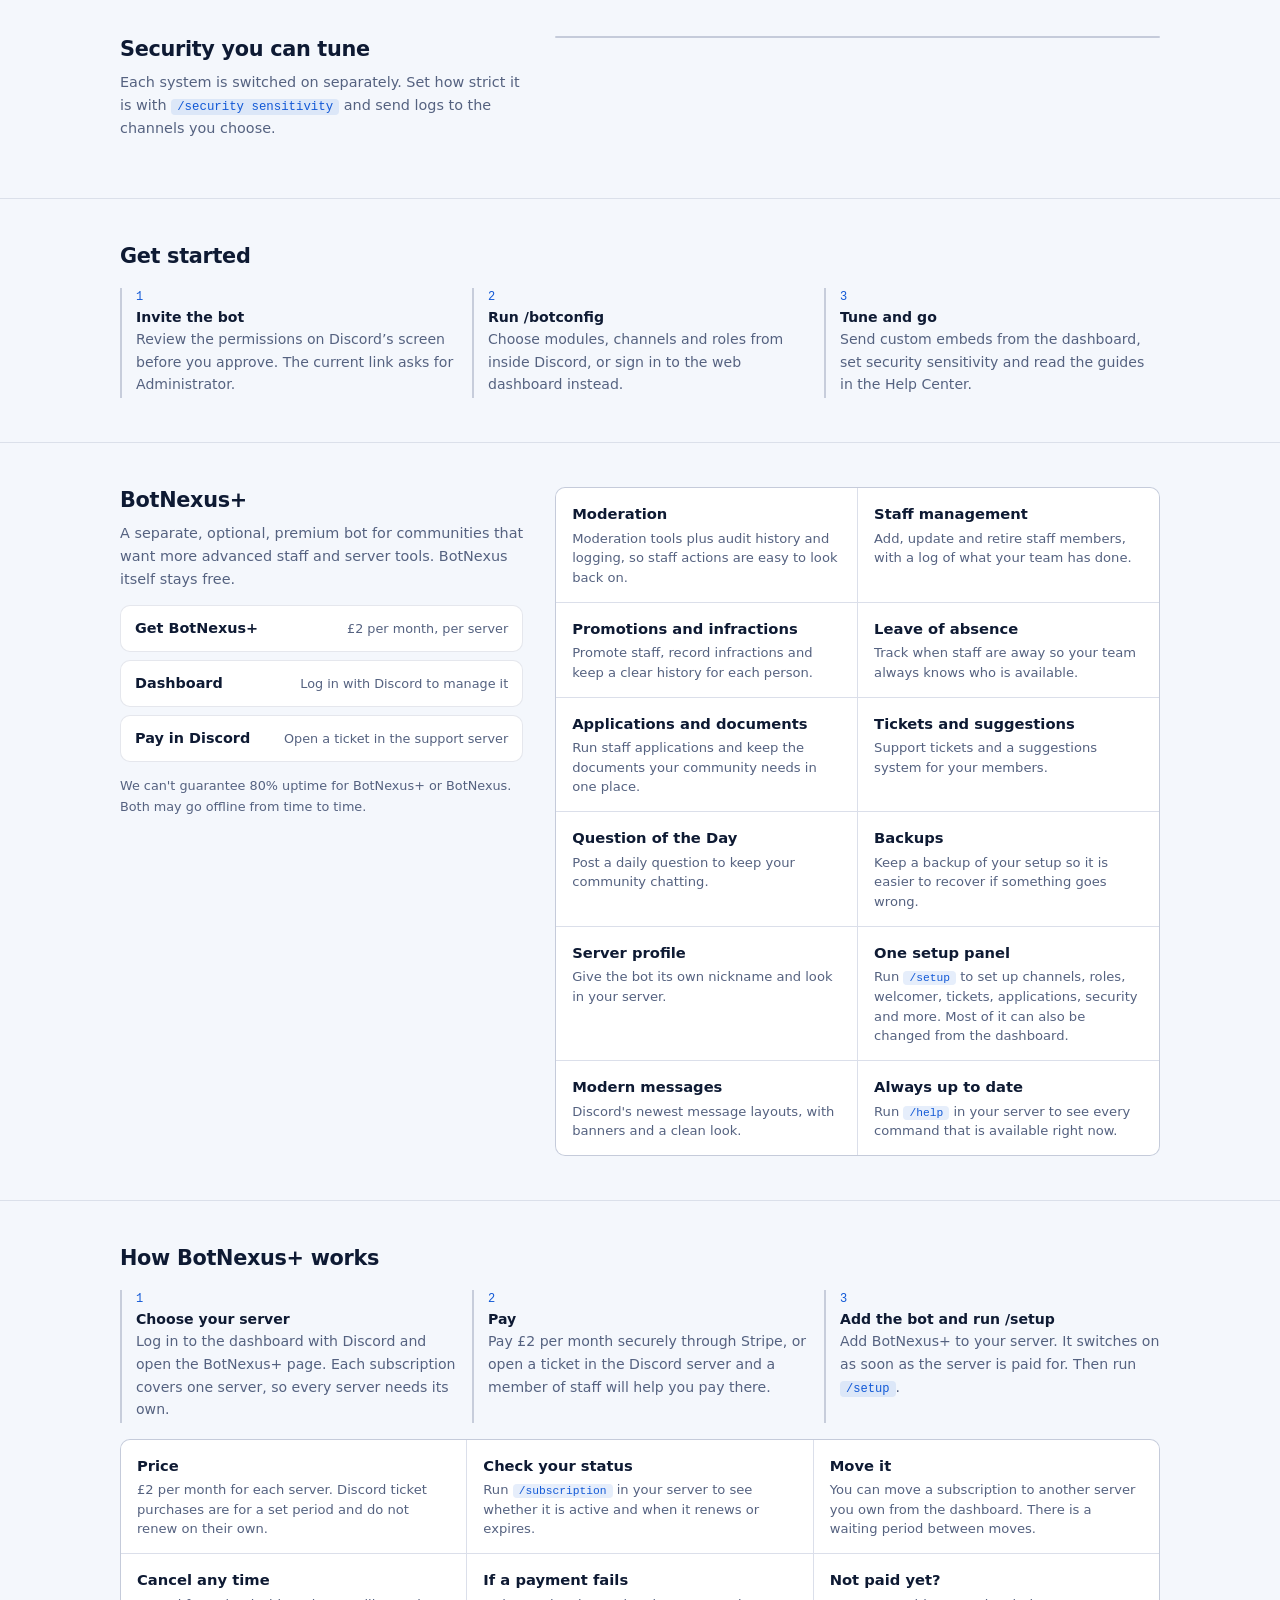
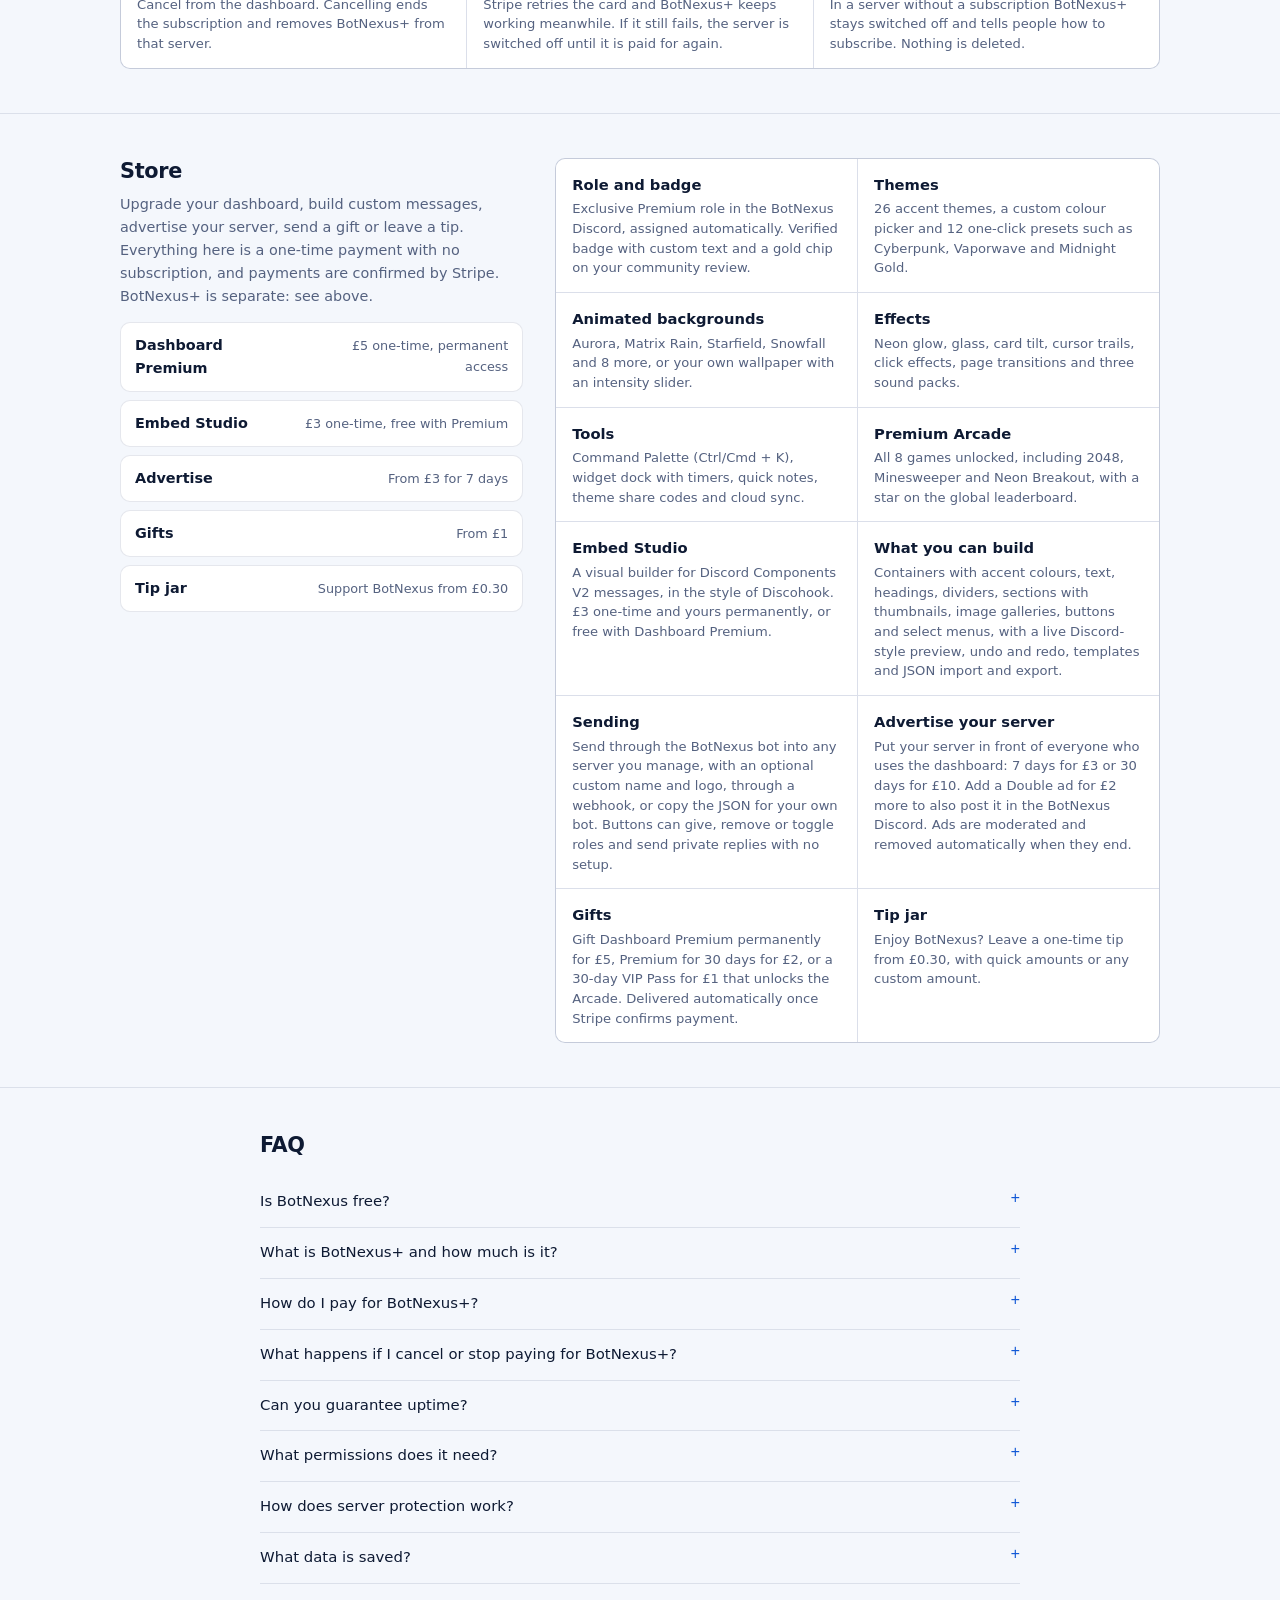
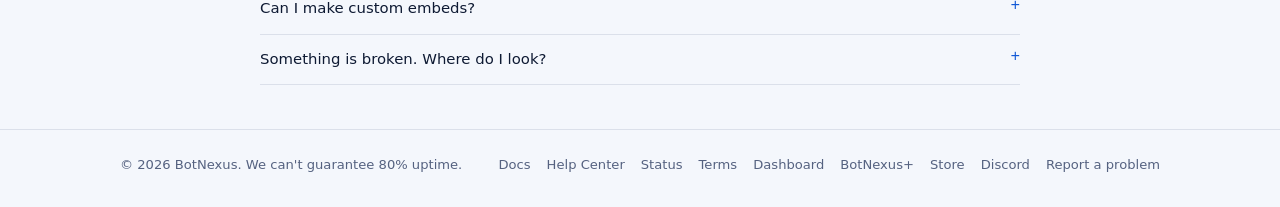
==== commit 716569da: "Update index.html" ====
--- a/index.html
+++ b/index.html
@@ -42,6 +42,7 @@
 .hg{display:grid;grid-template-columns:1.1fr .9fr;gap:40px;align-items:center}
 h1{font:600 clamp(1.7rem,3.4vw,2.35rem)/1.2 var(--f);letter-spacing:-.025em;margin:0 0 14px;max-width:20ch}
 .lede{color:var(--mu);max-width:52ch;margin:0 0 20px}.lede code{font-size:.82em}
+.note{margin:14px 0 0;padding:10px 14px;border:1px solid var(--ln);border-radius:8px;background:var(--glass);color:var(--mu);font-size:.82rem;line-height:1.5}.note a{color:var(--ac)}
 .facts{display:flex;flex-wrap:wrap;margin:22px 0 0;padding:0;list-style:none;border:1px solid var(--ln);border-radius:8px;width:max-content;max-width:100%;background:var(--glass)}
 .facts li{padding:7px 14px;font-size:.82rem;color:var(--mu)}.facts li+li{border-left:1px solid var(--ln)}
 .card{border:1px solid var(--ln2);border-radius:12px;background:var(--glass);backdrop-filter:blur(8px);overflow:hidden}
@@ -291,9 +292,10 @@
           <a href="https://botnexus-26.github.io/docs" style="--c:#5ac8fa"><i><svg viewBox="0 0 24 24" aria-hidden="true"><path d="M5 5.5A1.5 1.5 0 016.5 4H19v14H6.5A1.5 1.5 0 005 19.5z"/><path d="M5 19.5A1.5 1.5 0 006.5 21H19v-3"/></svg></i>Docs</a>
           <a href="https://botnexus-26.github.io/help-center" style="--c:#ff375f"><i><svg viewBox="0 0 24 24" aria-hidden="true"><circle cx="12" cy="12" r="8.5"/><circle cx="12" cy="12" r="3.6"/><path d="M6 6l3.4 3.4M18 6l-3.4 3.4M6 18l3.4-3.4M18 18l-3.4-3.4"/></svg></i>Help</a>
           <a href="https://botnexus.instatus.com/" style="--c:#64d2a0"><i><svg viewBox="0 0 24 24" aria-hidden="true"><path d="M3 12h4l2.5-6 4 12 2.5-6H21"/></svg></i>Status</a>
+          <a href="#plus" style="--c:#bf5af2"><i><svg viewBox="0 0 24 24" aria-hidden="true"><path d="M12 4v16M4 12h16"/></svg></i>BotNexus+</a>
           <a href="https://botnexus-8lxu.onrender.com/store" style="--c:#e0a100"><i><svg viewBox="0 0 24 24" aria-hidden="true"><path d="M6 8h12l-1 12H7z"/><path d="M9 8V7a3 3 0 016 0v1"/></svg></i>Store</a>
         </div>
-        <div class="acts"><a class="b p" href="https://discord.com/oauth2/authorize?client_id=1522289525378908244&permissions=8&integration_type=0&scope=applications.commands+bot">Add to Discord</a><a class="b" href="https://botnexus.apps.bot-hosting.cloud/dashboard">Dashboard</a></div>
+        <div class="acts"><a class="b p" href="https://discord.com/oauth2/authorize?client_id=1522289525378908244&permissions=8&integration_type=0&scope=applications.commands+bot">Add to Discord</a><a class="b" href="https://botnexus-8lxu.onrender.com/dashboard">Dashboard</a></div>
         <button class="b s fsrow" id="fs2">Enlarge to full screen</button>
         <div class="gck"><span class="lb">Server check<em id="gapi">checking…</em></span>
           <div class="fld"><svg viewBox="0 0 24 24" aria-hidden="true"><circle cx="11" cy="11" r="6.5"/><path d="M16 16l4 4"/></svg><input id="gid" type="search" placeholder="Server ID or link" aria-label="Check whether BotNexus is in a server by ID" autocomplete="off" inputmode="numeric" enterkeyhint="search"><button class="b s" id="gb">Check</button></div>
@@ -356,8 +358,8 @@
   <div>
     <h1>A Discord bot for moderation, security and ER:LC servers.</h1>
     <p class="lede">21 modules you switch on one by one: welcomer, tickets, leveling, Roblox verification, session tools and a tunable security suite. Set it up with <code>/botconfig</code> in Discord or from the web dashboard.</p>
-    <div class="row"><a class="b p" href="INVITE_URL_PLACEHOLDER">Add to Discord</a><a class="b" href="https://botnexus-8lxu.onrender.com/dashboard">Open dashboard</a><a class="b" href="https://botnexus-26.github.io/docs">Docs</a></div>
-    <ul class="facts"><li>Free core features</li><li>Modules are optional</li><li>Configured in Discord</li></ul>
+    <div class="row"><a class="b p" href="https://discord.com/oauth2/authorize?client_id=1522289525378908244&permissions=8&integration_type=0&scope=applications.commands+bot">Add to Discord</a><a class="b" href="https://botnexus-8lxu.onrender.com/dashboard">Open dashboard</a><a class="b" href="https://botnexus-8lxu.onrender.com/plus">BotNexus+</a><a class="b" href="https://botnexus-26.github.io/docs">Docs</a></div>
+    <ul class="facts"><li>Free core features</li><li>Modules are optional</li><li>Configured in Discord</li><li>BotNexus+ available</li></ul>
   </div>
   <div class="card" aria-live="polite">
     <div class="ch">Live status <small id="upd">checking…</small></div>
@@ -371,7 +373,8 @@
   <div><span class="k">Users</span><b id="s_u">–</b><small>across all servers</small></div>
   <div><span class="k">Uptime</span><b id="s_t">–</b><small>since last restart</small></div>
   <div><span class="k"><span class="dot" id="s_d"></span>Bot</span><b id="s_s">Checking…</b><small id="s_n">connecting…</small></div>
-</div></div>
+</div>
+<p class="note" role="note"><b>Uptime:</b> we can't guarantee 80% uptime. BotNexus and BotNexus+ may go offline from time to time, so please don't rely on them as your only protection. Check the <a href="https://botnexus.instatus.com/">status page</a> for the latest.</p></div>
 
 <section id="modules"><div class="w">
   <div class="sh"><div><h2>Modules</h2><p>Turn on only what your server needs, then pick channels and roles.</p></div>
@@ -394,9 +397,46 @@
   </ol>
 </div></section>
 
+<section id="plus"><div class="w sec">
+  <div><h2>BotNexus+</h2><p style="color:var(--mu);margin:8px 0 14px;font-size:.9rem">A separate, optional, premium bot for communities that want more advanced staff and server tools. BotNexus itself stays free.</p>
+    <div class="opts"><a href="https://botnexus-8lxu.onrender.com/plus"><b>Get BotNexus+</b><span>£2 per month, per server</span></a><a href="https://botnexus-8lxu.onrender.com/dashboard"><b>Dashboard</b><span>Log in with Discord to manage it</span></a><a href="https://discord.gg/SRYAbrUVVS"><b>Pay in Discord</b><span>Open a ticket in the support server</span></a></div>
+    <p style="color:var(--mu);margin:14px 0 0;font-size:.8rem">We can't guarantee 80% uptime for BotNexus+ or BotNexus. Both may go offline from time to time.</p></div>
+  <div class="cells">
+    <div><h3>Moderation</h3><p>Moderation tools plus audit history and logging, so staff actions are easy to look back on.</p></div>
+    <div><h3>Staff management</h3><p>Add, update and retire staff members, with a log of what your team has done.</p></div>
+    <div><h3>Promotions and infractions</h3><p>Promote staff, record infractions and keep a clear history for each person.</p></div>
+    <div><h3>Leave of absence</h3><p>Track when staff are away so your team always knows who is available.</p></div>
+    <div><h3>Applications and documents</h3><p>Run staff applications and keep the documents your community needs in one place.</p></div>
+    <div><h3>Tickets and suggestions</h3><p>Support tickets and a suggestions system for your members.</p></div>
+    <div><h3>Question of the Day</h3><p>Post a daily question to keep your community chatting.</p></div>
+    <div><h3>Backups</h3><p>Keep a backup of your setup so it is easier to recover if something goes wrong.</p></div>
+    <div><h3>Server profile</h3><p>Give the bot its own nickname and look in your server.</p></div>
+    <div><h3>One setup panel</h3><p>Run <code>/setup</code> to set up channels, roles, welcomer, tickets, applications, security and more. Most of it can also be changed from the dashboard.</p></div>
+    <div><h3>Modern messages</h3><p>Discord's newest message layouts, with banners and a clean look.</p></div>
+    <div><h3>Always up to date</h3><p>Run <code>/help</code> in your server to see every command that is available right now.</p></div>
+  </div>
+</div></section>
+
+<section id="plus-how"><div class="w">
+  <div class="sh"><div><h2>How BotNexus+ works</h2></div></div>
+  <ol class="steps">
+    <li><b>Choose your server</b>Log in to the dashboard with Discord and open the BotNexus+ page. Each subscription covers one server, so every server needs its own.</li>
+    <li><b>Pay</b>Pay £2 per month securely through Stripe, or open a ticket in the <a href="https://discord.gg/SRYAbrUVVS">Discord server</a> and a member of staff will help you pay there.</li>
+    <li><b>Add the bot and run /setup</b>Add BotNexus+ to your server. It switches on as soon as the server is paid for. Then run <code>/setup</code>.</li>
+  </ol>
+  <div class="cells" style="margin-top:16px">
+    <div><h3>Price</h3><p>£2 per month for each server. Discord ticket purchases are for a set period and do not renew on their own.</p></div>
+    <div><h3>Check your status</h3><p>Run <code>/subscription</code> in your server to see whether it is active and when it renews or expires.</p></div>
+    <div><h3>Move it</h3><p>You can move a subscription to another server you own from the dashboard. There is a waiting period between moves.</p></div>
+    <div><h3>Cancel any time</h3><p>Cancel from the dashboard. Cancelling ends the subscription and removes BotNexus+ from that server.</p></div>
+    <div><h3>If a payment fails</h3><p>Stripe retries the card and BotNexus+ keeps working meanwhile. If it still fails, the server is switched off until it is paid for again.</p></div>
+    <div><h3>Not paid yet?</h3><p>In a server without a subscription BotNexus+ stays switched off and tells people how to subscribe. Nothing is deleted.</p></div>
+  </div>
+</div></section>
+
 <section id="store"><div class="w sec">
-  <div><h2>Store</h2><p style="color:var(--mu);margin:8px 0 14px;font-size:.9rem">Advertise, donate, or upgrade your dashboard. Payments are confirmed by Stripe.</p>
-    <div class="opts"><a href="https://botnexus-8lxu.onrender.com/store"><b>Dashboard Premium</b><span>£5 one-time, permanent access</span></a><a href="https://botnexus-8lxu.onrender.com/store"><b>Advertise</b><span>Promote your server or project</span></a><a href="https://botnexus.apps.bot-hosting.cloud/store"><b>Donate</b><span>Support BotNexus</span></a></div></div>
+  <div><h2>Store</h2><p style="color:var(--mu);margin:8px 0 14px;font-size:.9rem">Upgrade your dashboard, build custom messages, advertise your server, send a gift or leave a tip. Everything here is a one-time payment with no subscription, and payments are confirmed by Stripe. BotNexus+ is separate: see above.</p>
+    <div class="opts"><a href="https://botnexus-8lxu.onrender.com/store"><b>Dashboard Premium</b><span>£5 one-time, permanent access</span></a><a href="https://botnexus-8lxu.onrender.com/store"><b>Embed Studio</b><span>£3 one-time, free with Premium</span></a><a href="https://botnexus-8lxu.onrender.com/store"><b>Advertise</b><span>From £3 for 7 days</span></a><a href="https://botnexus-8lxu.onrender.com/store"><b>Gifts</b><span>From £1</span></a><a href="https://botnexus-8lxu.onrender.com/store"><b>Tip jar</b><span>Support BotNexus from £0.30</span></a></div></div>
   <div class="cells">
     <div><h3>Role and badge</h3><p>Exclusive Premium role in the BotNexus Discord, assigned automatically. Verified badge with custom text and a gold chip on your community review.</p></div>
     <div><h3>Themes</h3><p>26 accent themes, a custom colour picker and 12 one-click presets such as Cyberpunk, Vaporwave and Midnight Gold.</p></div>
@@ -404,22 +444,32 @@
     <div><h3>Effects</h3><p>Neon glow, glass, card tilt, cursor trails, click effects, page transitions and three sound packs.</p></div>
     <div><h3>Tools</h3><p>Command Palette (Ctrl/Cmd + K), widget dock with timers, quick notes, theme share codes and cloud sync.</p></div>
     <div><h3>Premium Arcade</h3><p>All 8 games unlocked, including 2048, Minesweeper and Neon Breakout, with a star on the global leaderboard.</p></div>
+    <div><h3>Embed Studio</h3><p>A visual builder for Discord Components V2 messages, in the style of Discohook. £3 one-time and yours permanently, or free with Dashboard Premium.</p></div>
+    <div><h3>What you can build</h3><p>Containers with accent colours, text, headings, dividers, sections with thumbnails, image galleries, buttons and select menus, with a live Discord-style preview, undo and redo, templates and JSON import and export.</p></div>
+    <div><h3>Sending</h3><p>Send through the BotNexus bot into any server you manage, with an optional custom name and logo, through a webhook, or copy the JSON for your own bot. Buttons can give, remove or toggle roles and send private replies with no setup.</p></div>
+    <div><h3>Advertise your server</h3><p>Put your server in front of everyone who uses the dashboard: 7 days for £3 or 30 days for £10. Add a Double ad for £2 more to also post it in the BotNexus Discord. Ads are moderated and removed automatically when they end.</p></div>
+    <div><h3>Gifts</h3><p>Gift Dashboard Premium permanently for £5, Premium for 30 days for £2, or a 30-day VIP Pass for £1 that unlocks the Arcade. Delivered automatically once Stripe confirms payment.</p></div>
+    <div><h3>Tip jar</h3><p>Enjoy BotNexus? Leave a one-time tip from £0.30, with quick amounts or any custom amount.</p></div>
   </div>
 </div></section>
 
 <section id="faq"><div class="w faq">
   <div class="sh"><div><h2>FAQ</h2></div></div>
-  <details><summary>Is BotNexus free?</summary><p>Yes. Every listed module is free to invite and use. Dashboard Premium is an optional £5 one-time purchase in the <a href="https://botnexus-8lxu.onrender.com/store">Store</a> that adds themes, animated backgrounds, effects and tools to the dashboard.</p></details>
+  <details><summary>Is BotNexus free?</summary><p>Yes. Every listed module is free to invite and use. Dashboard Premium is an optional £5 one-time purchase in the <a href="https://botnexus-8lxu.onrender.com/store">Store</a> that adds themes, animated backgrounds, effects and tools to the dashboard. <a href="https://botnexus-8lxu.onrender.com/plus">BotNexus+</a> is a separate, optional paid bot.</p></details>
+  <details><summary>What is BotNexus+ and how much is it?</summary><p>BotNexus+ is a separate premium bot with extra staff and server tools such as promotions, infractions, applications, backups and audit history. It costs £2 per month for each server. Get it on the <a href="https://botnexus-8lxu.onrender.com/plus">BotNexus+ page</a>.</p></details>
+  <details><summary>How do I pay for BotNexus+?</summary><p>Pay online through Stripe on the <a href="https://botnexus-8lxu.onrender.com/plus">BotNexus+ page</a>, or open a ticket in the <a href="https://discord.gg/SRYAbrUVVS">Discord server</a> and a member of staff will help. Each server needs its own subscription. Run <code>/subscription</code> in your server to check its status.</p></details>
+  <details><summary>What happens if I cancel or stop paying for BotNexus+?</summary><p>Cancelling from the dashboard ends the subscription and removes BotNexus+ from that server. If a payment fails Stripe retries it first. A server without an active subscription has BotNexus+ switched off, and it switches back on when the server is paid for again.</p></details>
+  <details><summary>Can you guarantee uptime?</summary><p>No. We can't guarantee 80% uptime. BotNexus and BotNexus+ may go offline from time to time. Check the live status card and the <a href="https://botnexus.instatus.com/">status page</a>, and don't rely on the bot as your only protection.</p></details>
   <details><summary>What permissions does it need?</summary><p>The current invite requests Administrator (<code>permissions=8</code>). Individual features may use permissions such as managing roles or messages, or moderating members. Check Discord’s invite screen before approving.</p></details>
   <details><summary>How does server protection work?</summary><p>Automod, antinuke, antiraid and webhook protection are configured separately. Tune strictness with <code>/security sensitivity</code>. The optional Honeytrap module catches spam bots.</p></details>
   <details><summary>What data is saved?</summary><p>Server configuration, moderation records, API settings and suggestion auto-close settings are stored so they persist between restarts. See the <a href="https://botnexus-26.github.io/terms">Terms &amp; Policies</a>.</p></details>
-  <details><summary>Can I make custom embeds?</summary><p>Yes. The dashboard has an embed builder for Components V2 with configurable colours, banners and dividers.</p></details>
+  <details><summary>Can I make custom embeds?</summary><p>Yes, with Embed Studio on the dashboard: a visual Components V2 builder with colours, banners, dividers, buttons, select menus and a live preview. It is a £3 one-time purchase, or free with Dashboard Premium. Nothing is stored, so download your project file to keep a design.</p></details>
   <details><summary>Something is broken. Where do I look?</summary><p>Check the live status card above, then ask in the <a href="https://discord.gg/SRYAbrUVVS">support server</a> or <a href="https://botnexus-26.github.io/report-error">report a problem</a>.</p></details>
 </div></section>
 </main>
 
-<footer><div class="w"><span>© 2026 BotNexus</span>
-  <nav><a href="https://botnexus-26.github.io/docs">Docs</a><a href="https://botnexus-26.github.io/help-center">Help Center</a><a href="https://botnexus.instatus.com/">Status</a><a href="https://botnexus-26.github.io/terms">Terms</a><a href="https://botnexus-8lxu.onrender.com/dashboard/store">Store</a><a href="https://discord.gg/SRYAbrUVVS">Discord</a><a href="https://botnexus-26.github.io/report-error">Report a problem</a></nav></div></footer>
+<footer><div class="w"><span>© 2026 BotNexus. We can't guarantee 80% uptime.</span>
+  <nav><a href="https://botnexus-26.github.io/docs">Docs</a><a href="https://botnexus-26.github.io/help-center">Help Center</a><a href="https://botnexus.instatus.com/">Status</a><a href="https://botnexus-26.github.io/terms">Terms</a><a href="https://botnexus-8lxu.onrender.com/dashboard">Dashboard</a><a href="https://botnexus-8lxu.onrender.com/plus">BotNexus+</a><a href="https://botnexus-8lxu.onrender.com/store">Store</a><a href="https://discord.gg/SRYAbrUVVS">Discord</a><a href="https://botnexus-26.github.io/report-error">Report a problem</a></nav></div></footer>
 
 <script>
 const $=s=>document.querySelector(s),SU="https://botnexus.instatus.com";
@@ -501,7 +551,7 @@
 /* Put your HTTPS API address first in BASES. Whichever entry answers is remembered.
    Public CORS relays are used ONLY for the read-only stats numbers, never for server lookups.
    Set USE_RELAYS_FOR_STATS to false once your API has HTTPS + CORS. */
-const BASES=["https://botnexus.apps.bot-hosting.cloud","http://195.123.189.186:2728"];
+const BASES=["https://botnexus-8lxu.onrender.com","https://botnexus.apps.bot-hosting.cloud","http://195.123.189.186:2728"];
 const USE_RELAYS_FOR_STATS=true;
 const RELAYS=[u=>"https://api.allorigins.win/raw?url="+encodeURIComponent(u),u=>"https://corsproxy.io/?url="+encodeURIComponent(u)];
 let was=null,LAT=0,hit=0,pc=0,SD=null,SAT=0,online=false;
